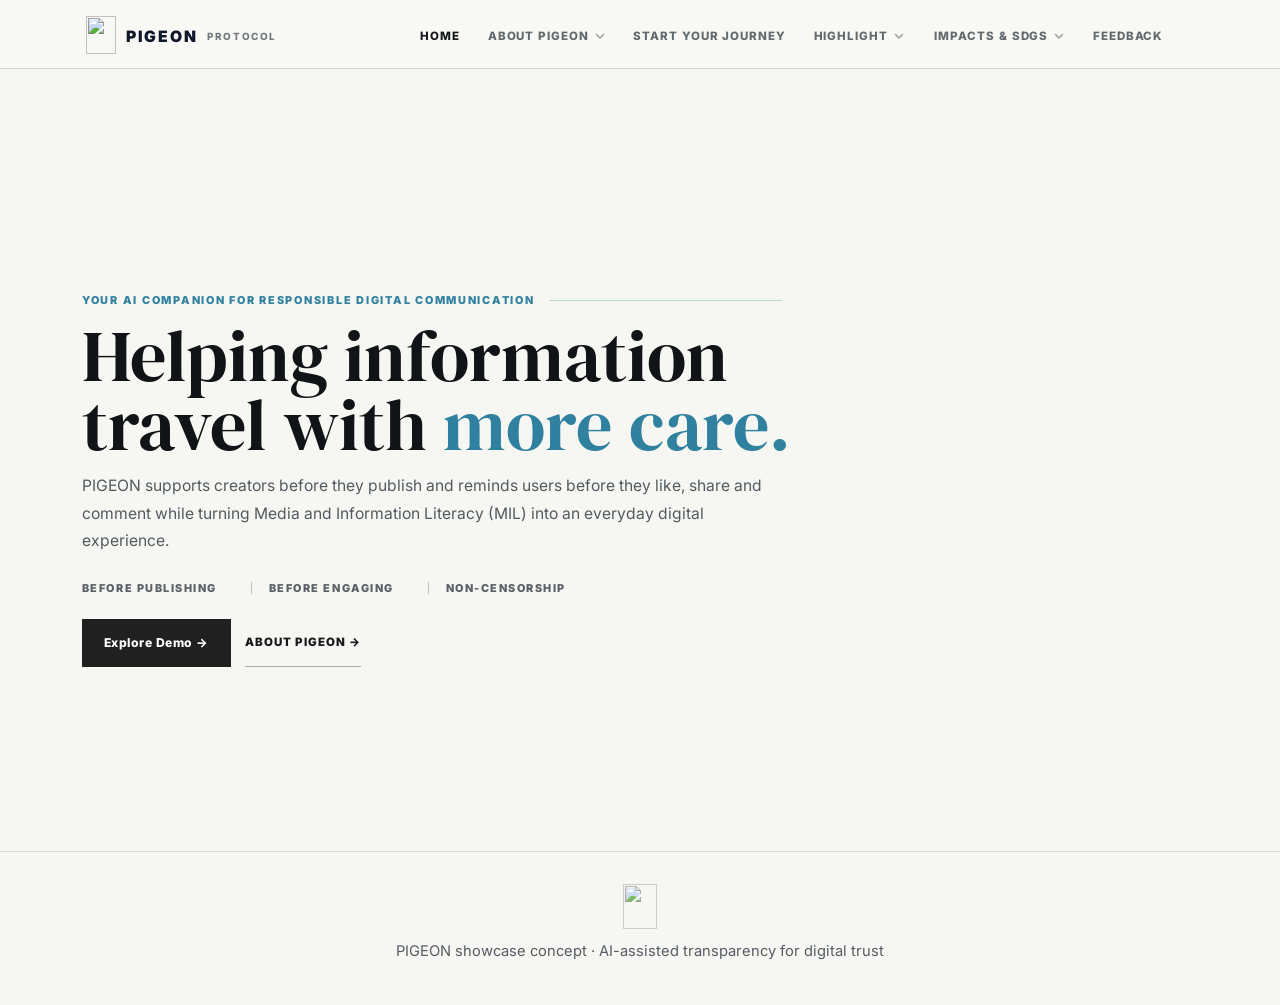
==== index.html @ e2086d70 "Update PIGEON showcase interactions and feedback" ====
<!DOCTYPE html>
<html lang="en">
  <head>
    <meta charset="UTF-8" />
    <meta name="viewport" content="width=device-width, initial-scale=1.0" />
    <title>PIGEON | AI-Assisted Media Literacy</title>
    <link rel="preconnect" href="https://fonts.googleapis.com" />
    <link rel="preconnect" href="https://fonts.gstatic.com" crossorigin />
    <link
      href="https://fonts.googleapis.com/css2?family=DM+Serif+Display:ital@0;1&family=Inter:wght@400;500;600;700;800&display=swap"
      rel="stylesheet"
    />
    <link rel="stylesheet" href="styles.css" />
  </head>
  <body>
    <header class="site-header">
      <a class="brand" href="index.html" aria-label="PIGEON home">
        <img class="brand-logo" src="Picture/logo/main.png" alt="" aria-hidden="true" />
        <span class="brand-title">PIGEON</span>
        <span class="brand-pill">Protocol</span>
      </a>
      <nav class="site-nav" aria-label="Main navigation">
        <a href="index.html" aria-current="page">Home</a>
        <div class="nav-group">
          <a href="what-is-pigeon.html">About Pigeon</a>
          <div class="nav-dropdown" aria-label="About Pigeon sections">
            <a href="what-is-pigeon.html#problem">Problem</a>
            <a href="what-is-pigeon.html#solution">Solution</a>
          </div>
        </div>
        <a href="how-pigeon-works.html">Start your Journey</a>
        <div class="nav-group">
          <a href="highlight.html">Highlight</a>
          <div class="nav-dropdown" aria-label="Highlight sections">
            <a href="highlight.html#tiers">Trust Tiers</a>
            <a href="highlight.html#mil-quiz">MIL Mini Challenge</a>
            <a href="highlight.html#label">Transparency Label</a>
          </div>
        </div>
        <div class="nav-group">
          <a href="impact-sdg.html">Impacts &amp; SDGs</a>
          <div class="nav-dropdown" aria-label="Impacts and SDGs sections">
            <a href="impact-sdg.html#impact">Impact</a>
            <a href="impact-sdg.html#sdgs">SDGs</a>
          </div>
        </div>
        <a href="feedback.html">Feedback</a>
      </nav>
    </header>

    <main id="top">
      <section class="hero section-band">
        <div class="hero-copy">
          <p class="hero-meta">Your AI Companion for Responsible Digital Communication</p>
          <h1><span class="hero-title-line">Helping information</span><span class="hero-title-line">travel with <span>more care.</span></span></h1>
          <p class="hero-text">
            PIGEON supports creators before they publish and reminds users before
            they like, share and comment while turning Media and Information
            Literacy (MIL) into an everyday digital experience.
          </p>
          <div class="hero-proof" aria-label="PIGEON concept pillars">
            <span>Before Publishing</span>
            <span>Before Engaging</span>
            <span>Non-Censorship</span>
          </div>
          <div class="hero-actions">
            <a class="button primary hero-cta" href="how-pigeon-works.html">Explore Demo →</a>
            <a class="hero-about-link" href="what-is-pigeon.html">About PIGEON →</a>
          </div>
        </div>
      </section>

    </main>

    <footer class="site-footer">
      <img class="footer-logo" src="Picture/logo/3.png" alt="" aria-hidden="true" />
      <p>PIGEON showcase concept · AI-assisted transparency for digital trust</p>
    </footer>

  </body>
</html>
---- styles.css ----
:root {
  --ink: #16191b;
  --muted: #626a6e;
  --soft: #f1f1ed;
  --soft-strong: #e8eceb;
  --blue: #cfe2e8;
  --blue-deep: #2f819f;
  --blue-ink: #2f819f;
  --cream: #f7f6f1;
  --white: #ffffff;
  --blush: #f1f1ed;
  --mint: #edf1ee;
  --line: #cbd1d0;
  --shadow: none;
  --soft-shadow: none;
  --focus: 0 0 0 3px rgba(47, 129, 159, 0.25);
}

* {
  box-sizing: border-box;
}

html {
  scroll-behavior: smooth;
}

body {
  margin: 0;
  font-family: Inter, system-ui, -apple-system, BlinkMacSystemFont, "Segoe UI", sans-serif;
  color: var(--ink);
  background: #f8f8f5;
}

button,
a {
  -webkit-tap-highlight-color: transparent;
}

button:focus-visible,
a:focus-visible,
textarea:focus-visible {
  outline: 2px solid var(--ink);
  outline-offset: 3px;
  box-shadow: var(--focus);
}

a {
  color: inherit;
  text-decoration: none;
}

.site-header {
  position: sticky;
  top: 14px;
  z-index: 50;
  display: grid;
  grid-template-columns: auto minmax(0, 1fr) auto;
  align-items: center;
  gap: 22px;
  width: min(1440px, calc(100% - clamp(40px, 12vw, 192px)));
  margin: 22px auto 0;
  padding: 15px 22px;
  background: rgba(248, 248, 245, 0.92);
  border: 1px solid var(--line);
  border-radius: 0;
  box-shadow: none;
  backdrop-filter: none;
}

.site-header:hover {
  background: rgba(248, 248, 245, 0.98);
  border-color: var(--ink);
  box-shadow: none;
}

.brand {
  display: inline-flex;
  align-items: center;
  gap: 9px;
  min-width: max-content;
  color: #0f172a;
}

.brand-mark {
  display: grid;
  width: 36px;
  height: 36px;
  place-items: center;
  color: var(--white);
  background: var(--ink);
  border-radius: 50%;
  box-shadow: none;
}

.brand-title {
  font-size: 1rem;
  font-weight: 950;
  letter-spacing: 0.08em;
}

.brand-pill {
  padding: 0;
  color: var(--muted);
  font-size: 0.62rem;
  font-weight: 800;
  letter-spacing: 0.13em;
  text-transform: uppercase;
  background: transparent;
  border: 0;
}

.brand-mark.small {
  width: 28px;
  height: 28px;
  border-radius: 10px;
  font-size: 0.8rem;
}

.site-nav {
  display: flex;
  align-items: center;
  justify-content: center;
  gap: clamp(10px, 2vw, 26px);
  min-width: 0;
  color: var(--muted);
  font-size: 0.78rem;
  font-weight: 800;
}

.site-nav a {
  padding: 8px 0;
  border-radius: 999px;
}

.site-nav a:hover {
  color: var(--blue-ink);
  background: transparent;
}

.site-nav a {
  transition: color 160ms ease, background 160ms ease, transform 160ms ease;
}

.nav-group {
  position: relative;
  display: inline-flex;
  align-items: center;
  padding: 0 2px;
}

.nav-group > a {
  display: inline-flex;
  gap: 6px;
  align-items: center;
}

.nav-group > a::before {
  width: 0;
  height: 0;
  margin-top: 2px;
  content: "";
  border-top: 4px solid currentColor;
  border-right: 3.5px solid transparent;
  border-left: 3.5px solid transparent;
  opacity: 0.55;
  transition: opacity 160ms ease, transform 180ms ease;
}

.nav-group:hover > a::before,
.nav-group:focus-within > a::before {
  opacity: 0.9;
  transform: rotate(180deg);
}

.nav-group::after {
  position: absolute;
  top: 100%;
  right: -10px;
  left: -10px;
  height: 18px;
  content: "";
}

.nav-dropdown {
  position: absolute;
  top: calc(100% + 13px);
  left: 50%;
  z-index: 30;
  display: grid;
  min-width: 178px;
  padding: 8px 0;
  pointer-events: none;
  visibility: hidden;
  background: rgba(246, 246, 242, 0.98);
  border: 1px solid var(--line-strong);
  opacity: 0;
  transform: translate(-50%, -4px);
  transition: opacity 180ms ease, transform 180ms ease, visibility 260ms ease;
}

.nav-dropdown a {
  padding: 10px 14px;
  color: var(--muted);
  font-size: 0.68rem;
  font-weight: 850;
  letter-spacing: 0.12em;
  text-align: left;
  text-transform: uppercase;
  white-space: nowrap;
}

.nav-dropdown a + a {
  border-top: 1px solid var(--line-soft);
}

.nav-dropdown a::after {
  display: none;
}

.nav-dropdown a:hover,
.nav-dropdown a:focus-visible {
  color: var(--ink);
  background: rgba(22, 22, 22, 0.04);
}

.nav-group:hover .nav-dropdown,
.nav-group:focus-within .nav-dropdown {
  pointer-events: auto;
  visibility: visible;
  opacity: 1;
  transform: translate(-50%, 0);
}

.site-nav a:hover {
  transform: translateY(-1px);
}

.header-cta {
  display: inline-flex;
  min-height: 40px;
  gap: 8px;
  align-items: center;
  justify-content: center;
  padding: 0 15px;
  color: #ffffff;
  font-size: 0.78rem;
  font-weight: 900;
  background: var(--ink);
  border-radius: 0;
  box-shadow: none;
  transition: transform 160ms ease, background 160ms ease, box-shadow 160ms ease;
}

.header-cta span:last-child {
  color: #7dd3fc;
  font-size: 1rem;
}

.header-cta:hover {
  transform: translateY(-1px);
  background: linear-gradient(180deg, #3d4855, #17212c);
  box-shadow: 0 16px 34px rgba(23, 36, 51, 0.16);
}

.section,
.section-band {
  padding: clamp(76px, 10vw, 150px) clamp(24px, 8vw, 128px);
}

.section-heading {
  max-width: 760px;
  margin: 0 0 58px;
  text-align: left;
}

.section-heading p:last-child {
  max-width: 590px;
  margin-right: 0;
  margin-left: 0;
}

.section-band {
  background: #f8f8f5;
}

.hero {
  display: grid;
  grid-template-columns: repeat(12, minmax(0, 1fr));
  align-items: center;
  gap: clamp(36px, 5vw, 72px);
  min-height: calc(100vh - 94px);
  padding-top: clamp(98px, 12vw, 180px);
  padding-bottom: clamp(98px, 12vw, 180px);
  overflow: hidden;
  background: #f8f8f5;
}

.hero-copy {
  grid-column: 1 / span 8;
  max-width: 860px;
}

.hero-visual {
  grid-column: span 5;
  width: 100%;
  display: none;
}

.live-eyebrow {
  display: inline-block;
  min-height: 0;
  padding: 0;
  font-family: Inter, system-ui, sans-serif;
  color: var(--blue-ink);
  font-size: 0.69rem;
  font-style: normal;
  font-weight: 800;
  letter-spacing: 0.15em;
  text-transform: uppercase;
  background: transparent;
  border: 0;
  border-radius: 0;
}

.live-eyebrow::before {
  content: none;
}

.eyebrow {
  margin: 0 0 14px;
  color: var(--blue-ink);
  font-size: 0.66rem;
  font-weight: 800;
  letter-spacing: 0.15em;
  text-transform: uppercase;
}

h1,
h2,
h3,
p {
  margin-top: 0;
}

h1 {
  max-width: 880px;
  margin-bottom: 22px;
  color: var(--ink);
  font-family: "DM Serif Display", Georgia, serif;
  font-size: clamp(4rem, 7.2vw, 6.3rem);
  font-weight: 400;
  line-height: 0.96;
  letter-spacing: 0;
}

h1 span {
  color: var(--blue-ink);
  background: none;
}

h2 {
  margin-bottom: 18px;
  font-family: "DM Serif Display", Georgia, serif;
  font-size: clamp(2.8rem, 4.8vw, 4.7rem);
  font-weight: 400;
  line-height: 1.01;
  letter-spacing: 0;
}

h3 {
  margin-bottom: 10px;
  font-family: "DM Serif Display", Georgia, serif;
  font-size: 1.32rem;
  font-weight: 400;
  line-height: 1.28;
}

p {
  color: var(--muted);
  font-weight: 400;
  line-height: 1.75;
}

.hero-text {
  max-width: 720px;
  font-size: 1.13rem;
}

.hero-actions {
  display: flex;
  flex-wrap: wrap;
  gap: 14px;
  margin-top: 34px;
}

.button {
  display: inline-flex;
  min-height: 48px;
  align-items: center;
  justify-content: center;
  padding: 0 20px;
  border-radius: 0;
  font-weight: 800;
  transition: transform 160ms ease, box-shadow 160ms ease, background 160ms ease;
}

.button:hover {
  transform: translateY(-2px);
}

.button.primary {
  color: var(--white);
  background: var(--ink);
  box-shadow: none;
}

.button.primary span {
  margin-left: 8px;
  font-size: 1rem;
}

.button.primary:hover {
  background: var(--blue-ink);
  box-shadow: none;
}

.button.secondary {
  color: var(--ink);
  background: transparent;
  border: 1px solid var(--line);
}

.hero-proof {
  display: flex;
  flex-wrap: wrap;
  gap: 10px;
  margin-top: 30px;
}

.hero-proof span,
.mini-tag {
  display: inline-flex;
  align-items: center;
  min-height: 0;
  padding: 0;
  color: var(--muted);
  font-size: 0.66rem;
  font-weight: 800;
  letter-spacing: 0.11em;
  text-transform: uppercase;
  background: transparent;
  border: 0;
  border-radius: 0;
}

.hero-info-preview {
  position: relative;
  padding: 24px;
  background: rgba(255, 255, 255, 0.86);
  border: 1px solid rgba(216, 232, 240, 0.88);
  border-radius: 30px;
  box-shadow: 0 28px 70px rgba(93, 147, 178, 0.18);
  backdrop-filter: blur(18px);
}

.preview-topbar {
  display: flex;
  justify-content: space-between;
  gap: 14px;
  align-items: center;
  padding-bottom: 16px;
  border-bottom: 1px solid #e7f1f6;
}

.preview-topbar div {
  display: flex;
  gap: 7px;
}

.preview-topbar span {
  width: 11px;
  height: 11px;
  border-radius: 50%;
}

.preview-topbar span:nth-child(1) {
  background: #fb7185;
}

.preview-topbar span:nth-child(2) {
  background: #f59e0b;
}

.preview-topbar span:nth-child(3) {
  background: #22c55e;
}

.preview-topbar strong {
  color: #6f8799;
  font-size: 0.7rem;
  font-weight: 900;
  letter-spacing: 0.08em;
  text-transform: uppercase;
}

.preview-grade-card {
  margin: 22px 0;
  padding: 16px;
  background: #f8fcfe;
  border: 1px solid #e0eef5;
  border-radius: 22px;
}

.preview-alert {
  padding: 16px;
  background: rgba(255, 250, 241, 0.92);
  border: 1px solid #f2e3c4;
  border-radius: 20px;
}

.preview-alert strong {
  display: block;
  margin-bottom: 6px;
  color: #b7791f;
}

.preview-alert p {
  margin: 0;
  color: #73521e;
  font-size: 0.86rem;
  font-weight: 700;
  line-height: 1.5;
}

.preview-actions {
  display: grid;
  gap: 10px;
  margin-top: 20px;
}

.preview-actions button {
  min-height: 42px;
  color: #ffffff;
  font: inherit;
  font-size: 0.84rem;
  font-weight: 900;
  background: linear-gradient(135deg, #0284c7, #38bdf8);
  border: 0;
  border-radius: 14px;
}

.preview-actions button:last-child {
  color: #55758b;
  background: #eff8fc;
  border: 1px solid #d8eaf3;
}

.mockup-shell,
.phone-preview,
.desktop-card,
.trust-label,
.problem-grid article,
.flow-card,
.label-notes article,
.impact-grid article {
  border: 1px solid var(--line);
  border-radius: 0;
  background: transparent;
  box-shadow: none;
}

.problem-grid article,
.flow-card,
.label-notes article,
.impact-grid article,
.tier-profile,
.tier-rules {
  transition: transform 180ms ease, box-shadow 180ms ease, border-color 180ms ease;
}

.problem-grid article:hover,
.flow-card:hover,
.label-notes article:hover,
.impact-grid article:hover,
.tier-profile:hover,
.tier-rules:hover {
  transform: none;
  border-color: var(--ink);
  box-shadow: none;
}

.mockup-shell {
  position: relative;
  min-height: 610px;
  padding: 28px;
  background:
    linear-gradient(160deg, rgba(255, 255, 255, 0.88), rgba(236, 248, 253, 0.76)),
    radial-gradient(circle at 80% 12%, rgba(255, 242, 228, 0.95), transparent 36%);
}

.floating-chip {
  position: absolute;
  z-index: 3;
  display: inline-flex;
  align-items: center;
  min-height: 38px;
  padding: 0 14px;
  color: #4c7590;
  font-size: 0.86rem;
  font-weight: 800;
  background: rgba(255, 255, 255, 0.78);
  border: 1px solid var(--line);
  border-radius: 999px;
  box-shadow: var(--soft-shadow);
}

.chip-one {
  top: 28px;
  right: 32px;
}

.chip-two {
  top: 244px;
  left: 18px;
}

.phone-preview {
  position: relative;
  z-index: 2;
  width: min(78%, 360px);
  min-height: 510px;
  margin-left: auto;
  padding: 18px;
  background: linear-gradient(180deg, #ffffff, #f5fbfd);
}

.phone-top {
  display: flex;
  align-items: center;
  justify-content: space-between;
  margin-bottom: 22px;
  color: #45677c;
}

.phone-top span {
  width: 28px;
  height: 6px;
  background: var(--soft-strong);
  border-radius: 999px;
}

.message {
  max-width: 86%;
  margin-bottom: 14px;
  padding: 13px 14px;
  color: #375469;
  font-size: 0.92rem;
  line-height: 1.55;
  border-radius: 18px;
}

.message.incoming {
  background: #eef7fb;
  border-top-left-radius: 6px;
}

.message.outgoing {
  margin-left: auto;
  color: #315a72;
  background: var(--mint);
  border-top-right-radius: 6px;
}

.pigeon-nudge {
  margin: 18px 0;
  padding: 16px;
  background: linear-gradient(180deg, #ffffff, #f1f9fc);
  border: 1px solid var(--line);
  border-radius: 20px;
  box-shadow: var(--soft-shadow);
}

.nudge-top {
  display: flex;
  align-items: center;
  gap: 10px;
  margin-bottom: 10px;
}

.pigeon-nudge p {
  margin-bottom: 14px;
  color: var(--ink);
  font-weight: 700;
  line-height: 1.45;
}

.choice-row {
  display: flex;
  gap: 8px;
}

.choice-row button {
  min-height: 34px;
  padding: 0 11px;
  color: #4f7288;
  font: inherit;
  font-size: 0.82rem;
  font-weight: 800;
  background: var(--soft-strong);
  border: 0;
  border-radius: 999px;
}

.desktop-card {
  position: absolute;
  z-index: 4;
  left: 12px;
  bottom: -36px;
  width: min(62%, 330px);
  padding: 16px;
  box-shadow: 0 28px 80px rgba(82, 135, 166, 0.22);
}

.browser-dots {
  display: flex;
  gap: 7px;
  padding: 16px;
  background: #f6fbfd;
  border-bottom: 1px solid var(--line);
}

.browser-dots span {
  width: 10px;
  height: 10px;
  border-radius: 50%;
  background: #b8ddec;
}

.post-preview {
  padding: 24px;
}

.creator-row {
  display: flex;
  align-items: center;
  gap: 12px;
  margin-bottom: 18px;
}

.creator-row.compact {
  margin-bottom: 12px;
}

.creator-row p {
  margin: 2px 0 0;
  font-size: 0.86rem;
}

.avatar {
  display: grid;
  width: 44px;
  height: 44px;
  place-items: center;
  color: var(--white);
  font-weight: 800;
  background: #9bcfe8;
  border-radius: 15px;
}

.draft-text {
  padding: 15px;
  color: var(--ink);
  background: var(--cream);
  border: 1px solid #f2e3c4;
  border-radius: 16px;
}

.assistant-panel {
  padding: 15px;
  background: var(--soft);
  border: 1px solid var(--line);
  border-radius: 16px;
}

.panel-heading {
  display: flex;
  align-items: center;
  gap: 9px;
  margin-bottom: 12px;
  font-weight: 800;
}

.pulse {
  width: 10px;
  height: 10px;
  background: #8bbf9f;
  border-radius: 50%;
  box-shadow: 0 0 0 7px rgba(139, 191, 159, 0.16);
}

.assistant-panel ul {
  margin: 0;
  padding-left: 20px;
  color: var(--muted);
  line-height: 1.8;
  font-size: 0.9rem;
}

.section-heading {
  max-width: 850px;
  margin-bottom: 38px;
}

.soft-divider {
  display: flex;
  flex-wrap: wrap;
  gap: 8px;
  align-items: baseline;
  width: fit-content;
  margin: -10px 0 28px;
  padding: 10px 14px;
  color: var(--muted);
  background: rgba(244, 249, 252, 0.86);
  border: 1px solid var(--line);
  border-radius: 999px;
}

.soft-divider strong {
  color: var(--blue-ink);
}

.section-heading.narrow {
  max-width: 780px;
  margin-right: 0;
  margin-left: 0;
  text-align: left;
}

.problem-grid,
.flow,
.impact-grid {
  display: grid;
  grid-template-columns: repeat(3, minmax(0, 1fr));
  gap: 0;
  border-top: 1px solid var(--line);
}

.problem-grid {
  align-items: stretch;
}

.problem-card,
.flow-card,
.impact-grid article {
  padding: 32px 28px;
  border: 0;
  border-right: 1px solid var(--line);
  box-shadow: none;
  transition: background 180ms ease;
}

.problem-card:hover,
.flow-card:hover,
.impact-grid article:hover {
  transform: none;
  background: #f0f3f1;
  box-shadow: none;
}

.problem-section {
  background: #f8f8f5;
}

.problem-heading {
  max-width: 760px;
  margin-right: auto;
  margin-bottom: 54px;
  margin-left: 0;
  text-align: left;
}

.problem-heading h2 {
  max-width: 735px;
  margin-right: auto;
  margin-left: 0;
}

.problem-heading h2::first-line {
  color: #10263a;
}

.problem-heading p:last-child {
  max-width: 570px;
  margin-right: 0;
  margin-left: 0;
}

.problem-eyebrow {
  display: inline-flex;
  gap: 7px;
  align-items: center;
  margin: 0 0 16px;
  padding: 0;
  color: var(--blue-ink);
  font-size: 0.66rem;
  font-weight: 850;
  line-height: 1;
  letter-spacing: 0.15em;
  text-transform: uppercase;
  background: transparent;
  border: 0;
  border-radius: 0;
}

.problem-eyebrow span {
  display: none;
}

.problem-card {
  display: flex;
  min-height: 306px;
  flex-direction: column;
  padding: 32px 28px;
  overflow: hidden;
  background: transparent;
  border: 0;
  border-right: 1px solid var(--line);
  border-radius: 0;
  box-shadow: none;
}

.problem-card:hover {
  border-color: var(--line);
  box-shadow: none;
}

.problem-card-top {
  display: flex;
  align-items: center;
  justify-content: space-between;
  margin-bottom: 25px;
}

.problem-card .card-number {
  margin: 0;
  color: #a9bdc9;
  font-family: ui-monospace, SFMono-Regular, Menlo, Monaco, Consolas, monospace;
  font-size: 1.28rem;
  font-weight: 800;
  letter-spacing: -0.04em;
}

.problem-icon {
  display: grid;
  width: 44px;
  height: 44px;
  place-items: center;
  color: var(--blue-ink);
  background: transparent;
  border: 1px solid currentColor;
  border-radius: 50%;
  transition: transform 180ms ease, background 180ms ease;
}

.problem-icon svg {
  width: 21px;
  height: 21px;
}

.problem-card:hover .problem-icon {
  transform: scale(1.08);
  background: #e3f3f8;
}

.problem-card-pressure .problem-icon, .problem-card-signals .problem-icon { color: var(--blue-ink); background: transparent; }
.problem-card-pressure:hover .problem-icon, .problem-card-signals:hover .problem-icon { background: transparent; }

.problem-kicker {
  display: block;
  margin-bottom: 5px;
  color: #7e96a5;
  font-size: 0.66rem;
  font-weight: 800;
  letter-spacing: 0.09em;
  text-transform: uppercase;
}

.problem-card h3 {
  margin: 0 0 12px;
  color: var(--ink);
  font-size: 1.58rem;
  line-height: 1.25;
}

.problem-card p {
  margin: 0;
  color: #637e8d;
  font-size: 0.9rem;
  line-height: 1.7;
}

.problem-card-footer {
  display: flex;
  align-items: center;
  justify-content: space-between;
  margin-top: auto;
  padding-top: 18px;
  color: #607b8c;
  font-size: 0.76rem;
  font-weight: 700;
  border-top: 1px solid #edf3f6;
}

.problem-card-footer i {
  width: 7px;
  height: 7px;
  background: #a7c5d3;
  border-radius: 50%;
  transition: background 180ms ease;
}

.problem-card:hover .problem-card-footer i { background: #27799d; }

.problem-points {
  display: grid;
  gap: 10px;
  padding: 0;
  margin: 0;
  color: #535b60;
  font-size: 0.84rem;
  line-height: 1.62;
  list-style: none;
}

.problem-points li {
  padding-top: 10px;
  border-top: 1px solid rgba(22, 25, 27, 0.1);
}

.problem-points li:first-child {
  padding-top: 0;
  border-top: 0;
}

.solution-section {
  background: #f1f3f1;
}

.solution-heading {
  margin-bottom: 56px;
}

.solution-eyebrow {
  display: inline-flex;
  gap: 7px;
  align-items: center;
  margin: 0 0 16px;
  padding: 0;
  color: #39718d;
  font-size: 0.66rem;
  font-weight: 850;
  line-height: 1;
  letter-spacing: 0.15em;
  text-transform: uppercase;
  background: transparent;
  border: 0;
  border-radius: 0;
}

.solution-eyebrow span { color: #1684b8; font-size: 0.9rem; }

.solution-flow { gap: 0; }

.solution-card {
  display: flex;
  min-height: 386px;
  flex-direction: column;
  padding: 32px 28px;
  overflow: hidden;
  background: transparent;
  border: 0;
  border-right: 1px solid var(--line);
  border-radius: 0;
  box-shadow: none;
}

.solution-card::after { display: none; }

.solution-card:hover {
  border-color: var(--line);
  box-shadow: none;
}

.solution-card-top { display: flex; justify-content: space-between; align-items: center; margin-bottom: 25px; }

.stage-badge {
  padding: 0;
  color: var(--blue-ink);
  font-size: 0.66rem;
  font-weight: 800;
  letter-spacing: 0.13em;
  text-transform: uppercase;
  background: transparent;
  border: 0;
  border-radius: 0;
}

.solution-icon {
  display: grid;
  width: 48px;
  height: 48px;
  place-items: center;
  color: var(--blue-ink);
  background: transparent;
  border: 1px solid currentColor;
  border-radius: 50%;
  box-shadow: none;
  transition: transform 180ms ease;
}

.solution-icon svg { width: 22px; height: 22px; }
.solution-card:hover .solution-icon { transform: scale(1.08); }
.sharing-card .stage-badge, .choices-card .stage-badge { color: var(--blue-ink); background: transparent; border: 0; }
.sharing-card .solution-icon, .choices-card .solution-icon { color: var(--blue-ink); background: transparent; box-shadow: none; }

.solution-step {
  display: block;
  margin-bottom: 5px;
  color: #849dab;
  font-family: ui-monospace, SFMono-Regular, Menlo, Monaco, Consolas, monospace;
  font-size: 0.67rem;
  font-weight: 800;
  letter-spacing: 0.07em;
  text-transform: uppercase;
}

.solution-card h3 { margin: 0 0 12px; color: var(--ink); font-size: 1.58rem; line-height: 1.22; }
.solution-card p { margin: 0; color: #637e8d; font-size: 0.89rem; line-height: 1.7; }

.solution-features {
  display: grid;
  gap: 10px;
  margin: auto 0 0;
  padding: 20px 0 0;
  color: #4f6e7e;
  font-size: 0.77rem;
  font-weight: 700;
  border-top: 1px solid #eaf1f4;
  list-style: none;
}

.solution-features li { display: flex; gap: 9px; align-items: center; }
.solution-features li::before { width: 14px; height: 14px; content: ""; background: center / 14px 14px no-repeat url("data:image/svg+xml,%3Csvg xmlns='http://www.w3.org/2000/svg' viewBox='0 0 24 24' fill='none' stroke='%232a91be' stroke-width='3' stroke-linecap='round' stroke-linejoin='round'%3E%3Cpath d='m5 12 4 4L19 6'/%3E%3C/svg%3E"); }
}

.card-number {
  display: inline-block;
  margin-bottom: 28px;
  color: var(--blue-ink);
  font-size: 0.9rem;
  font-weight: 800;
}

.flow-card {
  position: relative;
  min-height: 280px;
  overflow: hidden;
}

.flow-card::after {
  position: absolute;
  right: -34px;
  bottom: -34px;
  width: 120px;
  height: 120px;
  content: "";
  background: rgba(185, 222, 240, 0.35);
  border-radius: 34px;
  transform: rotate(16deg);
}

.icon-circle {
  display: grid;
  width: 46px;
  height: 46px;
  place-items: center;
  margin-bottom: 18px;
  color: #477b98;
  font-weight: 800;
  background: var(--soft-strong);
  border-radius: 16px;
}

.flow-card .mini-tag {
  margin-bottom: 30px;
}

.label-layout {
  display: grid;
  grid-template-columns: minmax(0, 1.1fr) minmax(280px, 0.65fr);
  gap: 24px;
  align-items: start;
}

.simulation-section {
  background:
    radial-gradient(circle at 82% 12%, rgba(255, 242, 228, 0.75), transparent 28%),
    linear-gradient(180deg, #ffffff, #f7fcfe);
}

.simulation-controls {
  display: grid;
  justify-items: center;
  gap: 22px;
  margin: 0 0 42px;
}

.perspective-tabs,
.platform-tabs {
  display: flex;
  flex-wrap: wrap;
  gap: 10px;
}

.perspective-tabs {
  justify-content: center;
  gap: 0;
  padding: 0;
  background: transparent;
  border: 0;
  border-bottom: 1px solid var(--line);
  border-radius: 0;
  box-shadow: none;
}

.platform-tabs {
  justify-content: center;
  gap: 0;
  margin: 0;
  border-bottom: 1px solid var(--line);
}

.perspective-tab,
.platform-tab {
  display: inline-flex;
  gap: 8px;
  align-items: center;
  justify-content: center;
  min-height: 42px;
  padding: 0 15px;
  color: var(--muted);
  font: inherit;
  font-size: 0.66rem;
  font-weight: 800;
  letter-spacing: 0.12em;
  text-transform: uppercase;
  background: transparent;
  border: 0;
  border-right: 1px solid var(--line);
  border-radius: 0;
  box-shadow: none;
  cursor: pointer;
  transition: color 160ms ease, background 160ms ease;
}

.perspective-tab {
  gap: 8px;
  min-height: 44px;
  padding: 0 16px;
  background: transparent;
  border-color: var(--line);
  border-radius: 0;
  box-shadow: none;
}

.perspective-tab.active {
  color: var(--ink);
  font-weight: 900;
  background: transparent;
  border-color: var(--line);
  border-bottom: 2px solid var(--ink);
  margin-bottom: -1px;
  box-shadow: none;
}

.perspective-tab:not(.active),
.platform-tab:not(.active) {
  opacity: 0.52;
}

.control-icon { display: grid; width: 16px; height: 16px; place-items: center; color: currentColor; border-radius: 0; }
.control-icon svg { width: 16px; height: 16px; }
.perspective-tab.active .control-icon { color: currentColor; background: transparent; }
.perspective-tab em { display: none; }
.perspective-tab[data-perspective="creator"].active .control-icon { color: currentColor; background: transparent; }

.platform-tab:last-child, .perspective-tab:last-child { border-right: 0; }
.platform-tab b { display: grid; width: auto; height: auto; place-items: center; color: currentColor; font-size: 0.82rem; font-weight: 800; background: transparent; border-radius: 0; }
.platform-tab:hover, .perspective-tab:hover { color: var(--ink); opacity: 0.8; background: #eceeeb; border-color: var(--line); box-shadow: none; transform: none; }
.platform-tab.active { color: var(--ink); font-weight: 900; background: transparent; border-color: var(--line); border-bottom: 2px solid var(--ink); box-shadow: none; margin-bottom: -1px; transform: none; }
.platform-tab.active b { color: currentColor; background: transparent; }
.platform-facebook.active { background: transparent; border-color: var(--line); border-bottom-color: #2776c8; box-shadow: none; }
.platform-xiaohongshu.active { background: transparent; border-color: var(--line); border-bottom-color: #d9535c; box-shadow: none; }
.platform-instagram.active { background: transparent; border-color: var(--line); border-bottom-color: #8c5da0; box-shadow: none; }

.simulation-stage {
  position: relative;
  display: block;
  max-width: 860px;
  margin: 0 auto;
}

.scenario-nav {
  position: absolute;
  top: 50%;
  z-index: 8;
  display: grid;
  width: 42px;
  height: 56px;
  place-items: center;
  border: 1px solid rgba(22, 25, 27, 0.1);
  border-radius: 2px;
  background: rgba(255, 255, 255, 0.32);
  color: rgba(22, 25, 27, 0.52);
  cursor: pointer;
  font-family: Georgia, serif;
  font-size: 2rem;
  line-height: 1;
  transform: translateY(-50%);
  transition: background-color 160ms ease, color 160ms ease, border-color 160ms ease, opacity 160ms ease;
  backdrop-filter: blur(12px);
}

.scenario-nav-prev {
  left: clamp(-58px, -4.6vw, -28px);
}

.scenario-nav-next {
  right: clamp(-58px, -4.6vw, -28px);
}

.scenario-nav:hover,
.scenario-nav:focus-visible {
  border-color: rgba(47, 129, 159, 0.34);
  background: rgba(255, 255, 255, 0.7);
  color: #2f819f;
}

.scenario-nav:focus-visible {
  outline: 2px solid rgba(22, 25, 27, 0.82);
  outline-offset: 3px;
}

.social-mockup {
  border: 1px solid var(--line);
  border-radius: 26px;
  background: rgba(255, 255, 255, 0.86);
  box-shadow: var(--shadow);
}

.social-mockup {
  position: relative;
  min-height: 540px;
  padding: 24px;
  transition: background 180ms ease, border-color 180ms ease;
}

.creator-mockup {
  display: none;
}

.simulation-section[data-perspective="creator"] .simulation-stage {
  max-width: 940px;
}

.simulation-section[data-perspective="creator"] .social-mockup,
.simulation-section[data-perspective="creator"] .platform-tabs {
  display: none;
}

.simulation-section[data-perspective="creator"] .scenario-nav {
  display: none;
}

.simulation-section[data-perspective="creator"] .creator-mockup {
  display: block;
}

.mockup-header {
  display: flex;
  align-items: center;
  justify-content: space-between;
  gap: 16px;
  margin-bottom: 18px;
  color: #4e6f84;
}

.mockup-header div {
  display: flex;
  align-items: center;
  gap: 10px;
}

.mockup-header span:last-child {
  padding: 8px 11px;
  font-size: 0.82rem;
  font-weight: 800;
  background: var(--soft);
  border-radius: 999px;
}

.creator-editor {
  position: relative;
  min-height: 610px;
  overflow: hidden;
  padding: 0;
  background:
    linear-gradient(90deg, rgba(255, 255, 255, 0.96), rgba(246, 252, 254, 0.94)),
    radial-gradient(circle at 92% 14%, rgba(255, 242, 228, 0.82), transparent 28%);
  border: 1px solid var(--line);
  border-radius: 26px;
  box-shadow: var(--shadow);
}

.creator-toolbar {
  display: grid;
  grid-template-columns: minmax(170px, 1fr) auto auto;
  gap: 16px;
  align-items: center;
  min-height: 68px;
  padding: 14px 18px;
  background: rgba(255, 255, 255, 0.78);
  border-bottom: 1px solid var(--line);
  backdrop-filter: blur(16px);
}

.creator-toolbar > div:first-child {
  display: flex;
  gap: 10px;
  align-items: center;
  color: #4f7288;
}

.creator-steps {
  display: flex;
  gap: 8px;
  padding: 5px;
  background: #eff8fc;
  border: 1px solid var(--line);
  border-radius: 999px;
}

.creator-steps span {
  padding: 7px 11px;
  color: #68879b;
  font-size: 0.76rem;
  font-weight: 850;
  border-radius: 999px;
}

.creator-steps .active {
  color: #ffffff;
  background: #74b4d5;
}

.publish-trigger {
  min-height: 40px;
  padding: 0 18px;
  color: #ffffff;
  font: inherit;
  font-weight: 850;
  background: linear-gradient(135deg, #83c2df, #64a9cc);
  border: 0;
  border-radius: 999px;
  box-shadow: 0 12px 28px rgba(83, 152, 190, 0.24);
  cursor: pointer;
}

.creator-workspace {
  display: grid;
  grid-template-columns: minmax(0, 1fr) minmax(300px, 0.58fr);
  gap: 18px;
  padding: 20px;
}

.draft-card {
  display: grid;
  gap: 12px;
  padding: 18px;
  background: #ffffff;
  border: 1px solid var(--line);
  border-radius: 20px;
}

.draft-card-top {
  display: flex;
  justify-content: space-between;
  gap: 12px;
  align-items: center;
}

.draft-card label,
.draft-card-top span {
  color: #55758b;
  font-size: 0.86rem;
  font-weight: 850;
}

.draft-card-top span {
  padding: 7px 10px;
  color: #6f8fa2;
  font-size: 0.74rem;
  background: #eff8fc;
  border-radius: 999px;
}

.draft-card textarea {
  width: 100%;
  min-height: 180px;
  resize: vertical;
  padding: 16px;
  color: var(--ink);
  font: inherit;
  font-size: 1.05rem;
  font-weight: 700;
  line-height: 1.55;
  background: #f8fcfe;
  border: 1px solid var(--line);
  border-radius: 16px;
}

.creator-preview {
  display: grid;
  grid-template-columns: 118px 1fr;
  gap: 14px;
  align-items: center;
  padding: 12px;
  background: #fbfdfe;
  border: 1px solid var(--line);
  border-radius: 18px;
}

.preview-media {
  display: grid;
  min-height: 118px;
  place-items: center;
  color: #4f7288;
  font-size: 0.78rem;
  font-weight: 850;
  text-align: center;
  background:
    radial-gradient(circle at 36% 28%, rgba(255, 255, 255, 0.72), transparent 24%),
    linear-gradient(145deg, rgba(116, 180, 213, 0.82), rgba(255, 202, 184, 0.78));
  border-radius: 14px;
}

.creator-preview p {
  margin: 4px 0 0;
  color: #6f8fa2;
  font-size: 0.86rem;
  line-height: 1.4;
}

.draft-tools {
  display: flex;
  flex-wrap: wrap;
  gap: 8px;
}

.draft-tools span {
  padding: 8px 10px;
  color: #55758b;
  font-size: 0.78rem;
  font-weight: 850;
  background: var(--soft-strong);
  border-radius: 999px;
}

.creator-pigeon {
  position: relative;
  align-self: start;
  padding: 18px;
  background: linear-gradient(180deg, rgba(255, 255, 255, 0.98), rgba(238, 248, 252, 0.95));
  border: 1px solid var(--line);
  border-radius: 22px;
  box-shadow: 0 24px 70px rgba(23, 50, 77, 0.22);
  transition: opacity 180ms ease, transform 180ms ease;
}

.creator-pigeon.hidden {
  opacity: 1;
  pointer-events: auto;
  transform: none;
}

.creator-pigeon.hidden .creator-score strong,
.creator-pigeon.hidden .creator-check-grid button {
  opacity: 0.5;
}

.creator-pigeon.hidden::after {
  display: block;
  margin-top: 14px;
  padding: 12px;
  color: #6f8fa2;
  font-size: 0.84rem;
  font-weight: 800;
  content: "PIGEON will activate when the creator attempts to publish.";
  background: #f6fbfd;
  border: 1px dashed #c8e0ec;
  border-radius: 14px;
}

.creator-score {
  display: flex;
  justify-content: space-between;
  gap: 12px;
  align-items: center;
  margin-bottom: 14px;
  padding: 13px 14px;
  color: #55758b;
  background: #f6fbfd;
  border: 1px solid var(--line);
  border-radius: 16px;
}

.creator-score span {
  font-size: 0.82rem;
  font-weight: 850;
}

.creator-score strong {
  color: #b15f4b;
  font-size: 0.86rem;
}

.creator-check-grid {
  display: grid;
  grid-template-columns: 1fr;
  gap: 10px;
}

.creator-check-grid button {
  min-height: 44px;
  padding: 0 14px;
  color: #4f7288;
  font: inherit;
  font-size: 0.88rem;
  font-weight: 850;
  text-align: left;
  background: rgba(255, 255, 255, 0.78);
  border: 1px solid var(--line);
  border-radius: 14px;
  cursor: pointer;
}

/* Creator Studio: interactive pre-publish workspace */
.creator-editor { min-height: 0; background: rgba(243, 249, 252, 0.84); border-color: rgba(209, 228, 237, 0.9); }
.creator-toolbar { min-height: 74px; padding: 15px 20px; }
.creator-toolbar > div:first-child small { display: block; margin-top: 2px; color: #7892a1; font-size: 0.67rem; font-weight: 650; }
.creator-toolbar > div:first-child strong { color: #173346; font-size: 0.87rem; }
.publish-trigger { display: inline-flex; gap: 8px; align-items: center; background: #2997c4; box-shadow: 0 10px 22px rgba(41, 151, 196, 0.22); }
.publish-trigger:hover { background: #218ab5; }
.creator-workspace { grid-template-columns: minmax(0, 1.24fr) minmax(280px, 0.76fr); gap: 16px; padding: 18px; }
.draft-card { gap: 16px; padding: 20px; border-color: #dcebf1; border-radius: 18px; box-shadow: 0 6px 18px rgba(42, 90, 116, 0.04); }
.draft-card-top span { color: #7892a1; background: #f0f8fb; }
.creator-copy { min-height: 116px; padding: 14px 0; color: #213d4e; font-size: 1rem; font-weight: 650; line-height: 1.72; }
.creator-copy .urgency-flag, .creator-copy .share-flag { padding: 2px 3px; color: #8a5b1f; background: #fff0ca; border-bottom: 2px solid #eab45c; border-radius: 3px; transition: background 180ms ease, color 180ms ease, border-color 180ms ease; }
.creator-copy .share-flag { color: #9c4b56; background: #ffe5e8; border-bottom-color: #e88a96; }
.creator-copy.tone-balanced { color: #456674; }
.creator-copy.tone-balanced .urgency-flag, .creator-copy.tone-balanced .share-flag { color: inherit; background: transparent; border-bottom-color: transparent; }
.creator-copy.tone-balanced::before { content: "Reports indicate a recent update regarding the downtown incident. Verification is in progress. "; }
.creator-copy.tone-balanced { font-size: 0; }
.creator-copy.tone-balanced::before { font-size: 1rem; }
.creator-preview { grid-template-columns: 102px 1fr; border-color: #e2edf2; }
.preview-media { min-height: 98px; border-radius: 13px; }
.creator-preview strong { color: #234455; font-size: 0.84rem; }
.ai-media-mark { display: inline-block; margin-left: 5px; padding: 3px 6px; color: #5b69a7; font-size: 0.61rem; font-style: normal; background: #eff1ff; border: 1px solid #dde1fb; border-radius: 999px; vertical-align: middle; }
.draft-tools { padding-top: 2px; }
.draft-tools span { color: #a56c2b; background: #fff5e3; border: 1px solid #f8e4bd; }
.draft-tools .issue-ai { color: #6371aa; background: #f0f2ff; border-color: #e1e4fb; }
.draft-tools .issue-urgency { color: #a65664; background: #fff0f1; border-color: #f8dce0; }
.draft-tools span.resolved { color: #3c8371; background: #edfaf5; border-color: #ceebdf; }
.creator-pigeon { padding: 18px; background: #ffffff; border-color: #dbeaf0; border-radius: 18px; box-shadow: 0 8px 20px rgba(42, 90, 116, 0.06); }
.creator-pigeon.hidden { opacity: 1; pointer-events: auto; transform: none; }
.creator-pigeon.hidden::after { display: none; }
.creator-assist-top { display: grid; grid-template-columns: auto 1fr auto; gap: 9px; align-items: center; margin-bottom: 18px; padding-bottom: 14px; border-bottom: 1px solid #edf3f6; }
.creator-assist-top div strong { display: block; color: #173346; font-size: 0.78rem; text-transform: uppercase; letter-spacing: 0.06em; }
.creator-assist-top div p { margin: 3px 0 0; color: #7892a1; font-size: 0.68rem; }
.creator-assist-top > span:last-child { padding: 4px 7px; color: #317d9f; font-size: 0.6rem; font-weight: 800; background: #eff9fc; border: 1px solid #dceff6; border-radius: 999px; }
.creator-score { margin-bottom: 9px; padding: 0; background: transparent; border: 0; }
.creator-score div { display: grid; gap: 3px; }
.creator-score span { color: #6d8797; font-size: 0.72rem; }
.creator-score strong { color: #af722d; font-size: 0.86rem; }
.creator-score b { color: #2d8ab5; font-size: 0.86rem; }
.creator-meter { height: 8px; margin-bottom: 18px; overflow: hidden; background: #eaf1f4; border-radius: 999px; }
.creator-meter i { display: block; width: 10%; height: 100%; background: linear-gradient(90deg, #e9b255, #35a7c7); border-radius: inherit; transition: width 300ms ease; }
.creator-suggestion-label { margin: 0 0 9px; color: #8aa0ac; font-size: 0.63rem; font-weight: 850; letter-spacing: 0.08em; text-transform: uppercase; }
.creator-check-grid { gap: 8px; }
.creator-check-grid button { display: grid; grid-template-columns: 23px 1fr auto; gap: 8px; align-items: center; min-height: 49px; padding: 8px 10px; color: #4f6c7c; font-size: 0.76rem; background: #f8fbfc; border-color: #e0ebf0; border-radius: 13px; transition: background 180ms ease, border-color 180ms ease, color 180ms ease; }
.creator-check-grid button:hover { color: #277b9f; background: #f1faff; border-color: #bfe1ef; }
.creator-action-icon { display: grid; width: 23px; height: 23px; place-items: center; color: #278ab8; font-size: 0.9rem; background: #e5f5fb; border-radius: 50%; }
.creator-check-grid button:nth-child(2) .creator-action-icon { color: #6473b8; background: #edf0ff; }
.creator-check-grid button:nth-child(3) .creator-action-icon { color: #b57b35; background: #fff2d9; }
.creator-check-grid button em { padding: 4px 6px; color: #74909f; font-size: 0.6rem; font-style: normal; background: #ffffff; border: 1px solid #e0ebf0; border-radius: 7px; }
.creator-check-grid button.resolved { color: #347969; background: #edf9f5; border-color: #c9eadc; }
.creator-check-grid button.resolved .creator-action-icon { color: #2e9578; background: #d7f2e7; }
.creator-check-grid button.resolved em { color: #347969; border-color: #c9eadc; }
.creator-tier-line { display: grid; grid-template-columns: 1fr auto; gap: 8px; align-items: center; margin-top: 15px; padding-top: 13px; color: #7c96a5; font-size: 0.67rem; border-top: 1px solid #edf3f6; }
.creator-tier-line strong { color: #3a82a2; font-size: 0.65rem; }
.creator-tier-steps { display: flex; gap: 3px; align-items: center; }
.creator-tier-stage { position: relative; display: grid; width: 19px; height: 19px; place-items: center; opacity: 0.3; transition: opacity 180ms ease, transform 180ms ease; }
.creator-tier-stage::after { position: absolute; right: -3px; width: 3px; height: 1px; content: ""; background: #bed8e4; }
.creator-tier-stage:last-child::after { display: none; }
.creator-tier-stage .tier-icon { position: absolute; width: 62px; height: 62px; margin: 0; transform: scale(0.3); transform-origin: center; background: transparent; }
.creator-tier-stage.active { opacity: 1; transform: translateY(-1px); }
.creator-pigeon.ready .creator-score strong { color: #37816e; }
.creator-pigeon.needs-attention { animation: creator-attention 500ms ease; }
@keyframes creator-attention { 0%, 100% { transform: translateX(0); } 25% { transform: translateX(-5px); } 75% { transform: translateX(5px); } }

/* Creator Studio: host-neutral embedded tooling. */
.creator-editor {
  background: #f7f8f7;
  border-color: #d8d8d4;
  border-radius: 8px;
  box-shadow: none;
}

.creator-toolbar {
  min-height: 68px;
  padding: 14px 18px;
  background: #ffffff;
  border-bottom-color: #d8d8d4;
  backdrop-filter: none;
}

.creator-toolbar > div:first-child strong {
  color: #1f2933;
  font-size: 0.84rem;
}

.creator-toolbar > div:first-child small {
  color: #6f7377;
  font-weight: 600;
}

.creator-steps {
  gap: 0;
  padding: 0;
  background: transparent;
  border: 0;
  border-bottom: 1px solid #d8d8d4;
  border-radius: 0;
}

.creator-steps span {
  min-height: 36px;
  padding: 0 13px;
  display: inline-flex;
  align-items: center;
  color: #777b80;
  font-size: 0.64rem;
  font-weight: 800;
  letter-spacing: 0.1em;
  text-transform: uppercase;
  border-right: 1px solid #d8d8d4;
  border-radius: 0;
}

.creator-steps span:last-child {
  border-right: 0;
}

.creator-steps .active {
  color: #111827;
  background: transparent;
  border-bottom: 2px solid #111827;
  margin-bottom: -1px;
}

.publish-trigger {
  min-height: 38px;
  padding: 0 14px;
  color: #f9fafb;
  background: #242424;
  border: 1px solid #242424;
  border-radius: 4px;
  box-shadow: none;
}

.publish-trigger:hover {
  background: #111111;
}

.draft-card,
.creator-pigeon {
  border-color: #d8d8d4;
  border-radius: 8px;
  box-shadow: none;
}

.draft-card-top span,
.draft-tools span,
.ai-media-mark {
  color: #4b5563;
  background: #f3f4f6;
  border: 1px solid #d8d8d4;
  border-radius: 4px;
}

.draft-tools span {
  padding: 7px 9px;
}

.draft-tools .issue-ai,
.draft-tools .issue-urgency {
  color: #4b5563;
  background: #f3f4f6;
  border-color: #d8d8d4;
}

.draft-tools span::before {
  color: #6b7280;
  content: "!";
  margin-right: 6px;
  font-weight: 900;
}

.draft-tools span.resolved,
.draft-tools .issue-ai.resolved,
.draft-tools .issue-urgency.resolved {
  color: #1f2937;
  background: #ffffff;
  border-color: #b7bbb8;
}

.draft-tools span.resolved::before {
  content: "✓";
}

.creator-assist-top {
  border-bottom-color: #e1e3e1;
}

.creator-assist-top div strong {
  color: #1f2933;
}

.creator-assist-top div p,
.creator-score span,
.creator-suggestion-label,
.creator-tier-line {
  color: #6f7377;
}

.creator-assist-top > span:last-child {
  color: #4b5563;
  background: #f3f4f6;
  border-color: #d8d8d4;
  border-radius: 4px;
}

.creator-score strong {
  color: #92400e;
}

.creator-score b {
  color: #1f2937;
}

.creator-meter {
  height: 7px;
  background: #e5e7eb;
  border-radius: 2px;
}

.creator-meter i {
  background: #242424;
  border-radius: inherit;
}

.creator-check-grid button {
  grid-template-columns: 18px 1fr auto;
  min-height: 48px;
  color: #374151;
  background: #ffffff;
  border-color: #e1e3e1;
  border-radius: 4px;
}

.creator-check-grid button:hover {
  color: #111827;
  background: #f6f6f5;
  border-color: #cfd2cf;
}

.creator-action-icon,
.creator-check-grid button:nth-child(2) .creator-action-icon,
.creator-check-grid button:nth-child(3) .creator-action-icon {
  width: 18px;
  height: 18px;
  color: #4b5563;
  background: transparent;
  border-radius: 0;
}

.creator-check-grid button em {
  color: #6b7280;
  background: transparent;
  border-color: #d8d8d4;
  border-radius: 3px;
}

.creator-check-grid button.resolved {
  color: #1f2937;
  background: #ffffff;
  border-color: #b7bbb8;
}

.creator-check-grid button.resolved .creator-action-icon {
  color: #1f2937;
  background: transparent;
}

.creator-check-grid button.resolved em {
  color: #1f2937;
  border-color: #b7bbb8;
}

.platform-dot {
  width: 12px;
  height: 12px;
  background: var(--blue-deep);
  border-radius: 50%;
  box-shadow: 0 0 0 7px rgba(116, 180, 213, 0.14);
}

.content-card {
  display: block;
  min-height: 390px;
}

.content-media {
  position: relative;
  overflow: hidden;
  display: grid;
  min-height: 390px;
  place-items: center;
  color: #588099;
  font-weight: 800;
  background:
    linear-gradient(160deg, rgba(185, 222, 240, 0.74), rgba(255, 250, 241, 0.86)),
    repeating-linear-gradient(45deg, rgba(255, 255, 255, 0.35) 0 10px, transparent 10px 20px);
  border: 1px solid var(--line);
  border-radius: 24px;
  transition: background 180ms ease, color 180ms ease;
}

.tiktok-topbar,
.tiktok-bottomnav,
.tiktok-caption,
.facebook-ui,
.instagram-ui,
.xhs-ui {
  display: none;
}

.video-actions {
  position: absolute;
  right: 14px;
  bottom: 18px;
  display: grid;
  gap: 11px;
}

.video-actions button {
  display: grid;
  gap: 4px;
  justify-items: center;
  color: #ffffff;
  font: inherit;
  font-size: 0.72rem;
  font-weight: 800;
  background: transparent;
  border: 0;
  cursor: pointer;
}

.video-actions button span {
  display: grid;
  width: 42px;
  height: 42px;
  place-items: center;
  color: #ffffff;
  font-size: 1.2rem;
  background: rgba(255, 255, 255, 0.16);
  border: 1px solid rgba(255, 255, 255, 0.16);
  border-radius: 50%;
  backdrop-filter: blur(10px);
}

.video-actions button small {
  color: rgba(255, 255, 255, 0.86);
}

.share-pulse {
  position: relative;
  isolation: isolate;
}

.share-pulse::after,
.share-pulse span:first-child::after {
  position: absolute;
  inset: -7px;
  z-index: -1;
  pointer-events: none;
  content: "";
  border: 1px solid rgba(2, 132, 199, 0.48);
  border-radius: inherit;
  opacity: 0;
  animation: shareBreath 2.4s ease-in-out infinite;
}

.video-actions .share-pulse span:first-child,
.ig-actions .share-pulse,
.xhs-share.share-pulse,
.xhs-share-action.share-pulse,
.fb-actions .share-pulse {
  animation: shareIconBreath 2.4s ease-in-out infinite;
}

.video-actions .share-pulse::after {
  display: none;
}

.video-actions .share-pulse span:first-child,
.ig-actions .share-pulse,
.xhs-share.share-pulse,
.xhs-share-action.share-pulse {
  position: relative;
}

.video-actions .share-pulse span:first-child::after {
  border-color: rgba(255, 255, 255, 0.68);
  border-radius: 50%;
}

.fb-actions .share-pulse {
  color: #1f2933;
  background: rgba(2, 132, 199, 0.08);
}

@keyframes shareBreath {
  0%,
  100% {
    opacity: 0;
    transform: scale(0.96);
  }

  50% {
    opacity: 0.95;
    transform: scale(1.12);
  }
}

@keyframes shareIconBreath {
  0%,
  100% {
    box-shadow: 0 0 0 rgba(14, 116, 144, 0);
  }

  50% {
    box-shadow: 0 0 24px rgba(2, 132, 199, 0.34);
  }
}

@media (prefers-reduced-motion: reduce) {
  .share-pulse,
  .share-pulse::after,
  .share-pulse span:first-child,
  .share-pulse span:first-child::after {
    animation: none;
  }
}

.action-status {
  display: none;
  margin-top: 18px;
  padding: 12px 14px;
  color: #55758b;
  font-size: 0.9rem;
  font-weight: 750;
  background: rgba(244, 249, 252, 0.86);
  border: 1px solid var(--line);
  border-radius: 16px;
}

.social-actions {
  display: none;
}

.pigeon-overlay {
  position: absolute;
  right: 18px;
  bottom: 72px;
  z-index: 8;
  width: min(360px, calc(100% - 36px));
  color: #f8fafc;
  transition: opacity 220ms ease, transform 220ms ease;
}

.pigeon-overlay.hidden {
  opacity: 0;
  pointer-events: none;
  transform: translateY(18px) scale(0.96);
}

.pigeon-overlay::before {
  display: none;
}

.capsule-icon {
  display: grid;
  width: 32px;
  height: 32px;
  flex: 0 0 auto;
  place-items: center;
  color: #ffffff;
  background: linear-gradient(135deg, #38bdf8, #74b4d5);
  border: 1px solid rgba(255, 255, 255, 0.22);
  border-radius: 50%;
}

.capsule-icon.small {
  width: 26px;
  height: 26px;
  font-size: 0.72rem;
}

@keyframes drawerIn {
  from {
    opacity: 0;
    transform: translateY(10px) scale(0.98);
  }

  to {
    opacity: 1;
    transform: translateY(0) scale(1);
  }
}

.overlay-top {
  display: flex;
  gap: 9px;
  align-items: center;
  margin-bottom: 16px;
  padding-bottom: 14px;
  border-bottom: 1px solid rgba(255, 255, 255, 0.06);
}

.overlay-top strong {
  color: #ffffff;
}

.overlay-top p {
  margin: 3px 0 0;
  color: #94a3b8;
  font-size: 0.72rem;
  font-weight: 800;
  letter-spacing: 0.08em;
  text-transform: uppercase;
}

.drawer-close {
  display: grid;
  width: 32px;
  height: 32px;
  margin-left: auto;
  place-items: center;
  color: #cbd5e1;
  font: inherit;
  font-size: 1.3rem;
  background: rgba(255, 255, 255, 0.08);
  border: 0;
  border-radius: 50%;
  cursor: pointer;
  transition: background 160ms ease, color 160ms ease, transform 160ms ease;
}

.drawer-close:hover {
  color: #ffffff;
  background: rgba(255, 255, 255, 0.14);
  transform: rotate(8deg);
}

.grade-banner {
  display: flex;
  justify-content: space-between;
  gap: 12px;
  align-items: center;
  margin-bottom: 14px;
  padding: 14px;
  background: rgba(234, 179, 8, 0.12);
  border: 1px solid rgba(234, 179, 8, 0.2);
  border-radius: 18px;
}

.grade-banner span {
  color: #fde68a;
  font-size: 0.66rem;
  font-weight: 900;
  letter-spacing: 0.08em;
  text-transform: uppercase;
}

.grade-banner h4 {
  margin: 4px 0 0;
  color: #facc15;
  font-size: 1.04rem;
  line-height: 1.2;
}

.grade-banner p {
  margin: 9px 0 0;
  color: #e2e8f0;
  font-size: 0.78rem;
  font-weight: 650;
  line-height: 1.5;
}

.grade-banner strong {
  display: grid;
  width: 48px;
  height: 48px;
  flex: 0 0 auto;
  place-items: center;
  color: #111827;
  font-size: 1.25rem;
  background: #eab308;
  border-radius: 16px;
}

.reflection-card {
  margin: 14px 0 12px;
  padding: 12px;
  background: rgba(14, 165, 233, 0.1);
  border: 1px solid rgba(125, 211, 252, 0.16);
  border-radius: 16px;
}

.reflection-card p {
  margin: 0;
  color: #e0f2fe;
  font-size: 0.8rem;
  font-weight: 750;
  line-height: 1.45;
}

.reflection-options {
  display: grid;
  gap: 9px;
}

.reflection-options button {
  min-height: 40px;
  padding: 0 13px;
  color: #e2e8f0;
  font: inherit;
  font-size: 0.78rem;
  font-weight: 850;
  text-align: center;
  background: rgba(255, 255, 255, 0.06);
  border: 1px solid rgba(255, 255, 255, 0.12);
  border-radius: 14px;
  cursor: pointer;
  transition: transform 160ms ease, background 160ms ease, border-color 160ms ease;
}

.reflection-options button:hover {
  transform: translateY(-1px);
}

.reflection-options .primary {
  display: flex;
  justify-content: space-between;
  gap: 10px;
  align-items: center;
  color: #ffffff;
  background: linear-gradient(135deg, #0ea5e9, #2563eb);
  border-color: transparent;
  box-shadow: 0 14px 28px rgba(14, 165, 233, 0.2);
}

.reflection-options .primary span {
  padding: 3px 7px;
  font-size: 0.66rem;
  background: rgba(255, 255, 255, 0.18);
  border-radius: 7px;
}

.reflection-options .secondary {
  color: #e0f2fe;
}

.reflection-options .danger {
  color: #fda4af;
  background: rgba(244, 63, 94, 0.1);
  border-color: rgba(244, 63, 94, 0.2);
}

.reflection-options .bypass {
  min-height: 30px;
  color: #94a3b8;
  background: transparent;
  border-color: transparent;
}

.signal-pills {
  display: flex;
  flex-wrap: wrap;
  gap: 8px;
  margin: 0 0 12px;
}

.signal-pills span {
  padding: 7px 9px;
  color: #fde68a;
  font-size: 0.72rem;
  font-weight: 800;
  background: rgba(234, 179, 8, 0.1);
  border: 1px solid rgba(234, 179, 8, 0.16);
  border-radius: 999px;
}

.signal-bars {
  display: grid;
  gap: 10px;
}

.signal-bars > p {
  margin: 0;
  color: #94a3b8;
  font-size: 0.66rem;
  font-weight: 900;
  letter-spacing: 0.08em;
  text-transform: uppercase;
}

.signal-bars div {
  display: grid;
  grid-template-columns: minmax(110px, 1fr) 96px 44px;
  gap: 10px;
  align-items: center;
  color: #cbd5e1;
  font-size: 0.72rem;
  font-weight: 750;
}

.signal-bars meter {
  width: 100%;
  height: 8px;
}

.signal-bars meter::-webkit-meter-bar {
  background: rgba(15, 23, 42, 0.82);
  border: 0;
  border-radius: 999px;
}

.signal-bars meter::-webkit-meter-optimum-value,
.signal-bars meter::-webkit-meter-suboptimum-value,
.signal-bars meter::-webkit-meter-even-less-good-value {
  background: linear-gradient(90deg, #fb7185, #f59e0b);
  border-radius: 999px;
}

.signal-bars strong {
  color: #facc15;
  font-size: 0.68rem;
  text-align: right;
}

.reward-footer {
  display: flex;
  justify-content: space-between;
  gap: 12px;
  margin-top: 12px;
  padding: 10px 11px;
  color: #94a3b8;
  font-size: 0.68rem;
  font-weight: 850;
  background: rgba(255, 255, 255, 0.06);
  border: 1px solid rgba(255, 255, 255, 0.1);
  border-radius: 14px;
}

.reward-footer strong {
  color: #38bdf8;
}

.pigeon-overlay {
  color: #263a4d;
}

.overlay-top {
  border-bottom-color: rgba(190, 220, 234, 0.9);
}

.overlay-top strong {
  color: #263a4d;
}

.overlay-top p,
.signal-bars > p,
.reward-footer {
  color: #6f8799;
}

.drawer-close {
  color: #55758b;
  background: rgba(228, 242, 248, 0.72);
}

.drawer-close:hover {
  color: #263a4d;
  background: rgba(210, 236, 248, 0.92);
}

.grade-banner {
  background: linear-gradient(180deg, rgba(255, 250, 241, 0.95), rgba(255, 246, 232, 0.82));
  border-color: #f2e3c4;
}

.grade-banner span,
.grade-banner h4,
.signal-bars strong {
  color: #b7791f;
}

.grade-banner p,
.signal-bars div {
  color: #425d70;
}

.reflection-card {
  background: rgba(228, 242, 248, 0.68);
  border-color: rgba(190, 220, 234, 0.82);
}

.reflection-card p {
  color: #34566c;
}

.reflection-options button {
  color: #4f7288;
  background: rgba(255, 255, 255, 0.76);
  border-color: rgba(190, 220, 234, 0.86);
}

.reflection-options .primary {
  color: #ffffff;
  background: linear-gradient(135deg, #74b4d5, #4f94ba);
  box-shadow: 0 14px 28px rgba(93, 147, 178, 0.22);
}

.reflection-options .secondary {
  color: #4f7288;
}

.reflection-options .danger {
  color: #a04949;
  background: rgba(255, 242, 228, 0.76);
  border-color: rgba(244, 190, 170, 0.7);
}

.reflection-options .bypass {
  color: #6f8799;
  background: transparent;
}

.signal-bars meter::-webkit-meter-bar {
  background: rgba(228, 242, 248, 0.95);
}

.reward-footer {
  background: rgba(244, 249, 252, 0.86);
  border-color: rgba(190, 220, 234, 0.86);
}

.reward-footer strong {
  color: #4f94ba;
}

.pigeon-overlay {
  position: absolute;
  inset: 0;
  z-index: 10;
  display: block;
  width: auto;
  padding: 18px;
  color: #263a4d;
}

.pigeon-overlay.hidden {
  opacity: 0;
  pointer-events: none;
  transform: none;
}

.pigeon-backdrop {
  position: absolute;
  inset: 0;
  background: rgba(15, 23, 42, 0.46);
  backdrop-filter: blur(10px);
}

.pigeon-grade-popout {
  position: absolute;
  top: 50%;
  left: 50%;
  z-index: 2;
  display: flex;
  width: min(310px, calc(100% - 36px));
  min-height: 68px;
  gap: 11px;
  align-items: center;
  padding: 10px 12px;
  color: #263a4d;
  font: inherit;
  text-align: left;
  background:
    linear-gradient(135deg, rgba(255, 255, 255, 0.96), rgba(236, 248, 253, 0.92));
  border: 1px solid rgba(190, 220, 234, 0.94);
  border-radius: 20px;
  box-shadow: 0 20px 54px rgba(23, 50, 77, 0.2);
  backdrop-filter: blur(16px);
  cursor: pointer;
  animation: popoutIn 200ms ease both;
}

@keyframes popoutIn {
  from { opacity: 0; transform: translate(-50%, calc(-50% + 8px)); }
  to { opacity: 1; transform: translate(-50%, -50%); }
}

.mini-grade {
  display: grid;
  width: 46px;
  height: 46px;
  flex: 0 0 auto;
  place-items: center;
  color: #ffffff;
  font-size: 1.45rem;
  font-weight: 950;
  background: #d97706;
  border-radius: 15px;
  box-shadow: 0 0 0 5px rgba(217, 119, 6, 0.14), 0 12px 24px rgba(217, 119, 6, 0.18);
}

.pigeon-grade-popout strong {
  display: block;
  color: #263a4d;
  font-size: 0.95rem;
  line-height: 1.1;
}

.pigeon-grade-popout small {
  display: block;
  margin-top: 3px;
  color: #6f8799;
  font-size: 0.78rem;
  font-weight: 800;
}

.popout-arrow {
  display: grid;
  width: 30px;
  height: 30px;
  margin-left: auto;
  place-items: center;
  color: #4f94ba;
  font-size: 1.4rem;
  background: rgba(116, 180, 213, 0.12);
  border-radius: 50%;
}

.pigeon-overlay.compact .pigeon-backdrop,
.pigeon-overlay.compact .pigeon-modal {
  display: none;
}

.pigeon-overlay.expanded {
  display: grid;
  place-items: center;
}

.pigeon-overlay.expanded .pigeon-grade-popout {
  display: none;
}

.pigeon-modal {
  position: relative;
  z-index: 1;
  width: min(100%, 410px);
  overflow: hidden;
  padding: 22px;
  background:
    radial-gradient(circle at 92% 0%, rgba(255, 242, 228, 0.9), transparent 30%),
    radial-gradient(circle at 0% 0%, rgba(185, 222, 240, 0.7), transparent 28%),
    linear-gradient(180deg, rgba(255, 255, 255, 0.99), rgba(242, 250, 253, 0.97));
  border: 1px solid rgba(190, 220, 234, 0.94);
  border-radius: 30px;
  box-shadow:
    0 34px 90px rgba(23, 50, 77, 0.28),
    inset 0 1px 0 rgba(255, 255, 255, 0.94);
  animation: drawerIn 220ms ease both;
}

.pigeon-modal .overlay-top {
  margin: -4px -4px 16px;
  padding: 4px 4px 14px;
  border-bottom: 1px solid rgba(190, 220, 234, 0.72);
}

.info-grade-card {
  margin: 14px 0;
  padding: 14px;
  background:
    linear-gradient(180deg, #ffffff, #fbfdfe);
  border: 1px solid #d8eaf3;
  border-radius: 22px;
  box-shadow:
    0 14px 34px rgba(93, 147, 178, 0.12),
    inset 0 1px 0 rgba(255, 255, 255, 0.95);
}

.info-grade-top {
  display: flex;
  justify-content: space-between;
  gap: 10px;
  align-items: center;
  margin-bottom: 10px;
  padding-bottom: 9px;
  border-bottom: 1px solid #e7f1f6;
}

.info-grade-top span {
  color: #263a4d;
  font-size: 0.78rem;
  font-weight: 950;
  letter-spacing: 0.08em;
  text-transform: uppercase;
}

.info-grade-top strong {
  color: #6f8799;
  font-size: 0.68rem;
  text-transform: uppercase;
}

.grade-scale {
  display: grid;
  grid-template-columns: repeat(4, 1fr);
  gap: 7px;
  min-height: 52px;
}

.grade-scale span {
  position: relative;
  display: grid;
  place-items: center;
  color: #ffffff;
  font-size: 1.18rem;
  font-weight: 950;
  border-radius: 12px;
  opacity: 0.38;
}

.grade-scale .active {
  opacity: 1;
  transform: translateY(-2px);
  box-shadow: 0 0 0 4px rgba(217, 119, 6, 0.14), 0 12px 26px rgba(217, 119, 6, 0.2);
}

.grade-scale .active::after {
  position: absolute;
  top: -4px;
  right: -4px;
  width: 12px;
  height: 12px;
  content: "";
  background: #f59e0b;
  border: 2px solid #ffffff;
  border-radius: 50%;
}

.grade-a {
  background: #16a34a;
}

.grade-b {
  background: #84cc16;
}

.grade-c {
  background: #d97706;
}

.grade-d {
  background: #dc2626;
}

.grade-detail {
  display: grid;
  grid-template-columns: repeat(3, 1fr);
  gap: 7px;
  margin-top: 12px;
}

.grade-detail div {
  padding: 10px 8px;
  text-align: center;
  background: linear-gradient(180deg, #f8fcfe, #ffffff);
  border: 1px solid #dfeef5;
  border-radius: 12px;
}

.grade-detail span {
  display: block;
  color: #6f8799;
  font-size: 0.7rem;
  font-weight: 850;
}

.grade-detail strong {
  display: block;
  margin-top: 3px;
  color: #34566c;
  font-size: 0.76rem;
}

.pigeon-modal .reflection-card {
  display: grid;
  grid-template-columns: 36px 1fr;
  gap: 12px;
  align-items: center;
  text-align: left;
  background: rgba(255, 250, 241, 0.94);
  border-color: #f2e3c4;
}

.notice-icon {
  display: grid;
  width: 34px;
  height: 34px;
  place-items: center;
  color: #ffffff;
  font-weight: 950;
  background: #d97706;
  border-radius: 50%;
}

.pigeon-modal .reflection-card strong {
  display: block;
  margin: 0 0 4px;
  color: #b7791f;
  font-size: 0.98rem;
}

.pigeon-modal .reflection-card p {
  margin: 0;
  color: #425d70;
  font-size: 0.88rem;
  font-weight: 750;
  line-height: 1.45;
}

.pigeon-modal .reflection-options {
  gap: 10px;
}

.pigeon-modal .reflection-options button {
  min-height: 54px;
  font-size: 0.98rem;
  border-radius: 18px;
}

.pigeon-modal .reflection-options button span {
  display: inline-grid;
  width: 26px;
  height: 26px;
  place-items: center;
  margin-right: 7px;
  border-radius: 50%;
}

.pigeon-modal .reflection-options .primary span {
  color: #4f94ba;
  background: rgba(255, 255, 255, 0.88);
}

.pigeon-modal .reflection-options .danger span {
  color: #a04949;
  background: rgba(255, 255, 255, 0.66);
}

.pigeon-modal .reflection-options .bypass {
  min-height: 36px;
  font-size: 0.82rem;
  text-decoration: underline;
  text-underline-offset: 4px;
}

/* PIGEON plugin: host-neutral system prompt tokens. */
.pigeon-overlay {
  --pigeon-font: -apple-system, BlinkMacSystemFont, "Segoe UI", Roboto, "Helvetica Neue", sans-serif;
  --pigeon-surface: #ffffff;
  --pigeon-text: #1f2937;
  --pigeon-muted: #6b7280;
  --pigeon-line: #e5e7eb;
  --pigeon-subtle: #f9fafb;
  --pigeon-button: #242424;
  --pigeon-button-hover: #111111;
  --pigeon-radius: 4px;
  --pigeon-risk: #d97706;
  --pigeon-risk-soft: #fff8eb;
  --pigeon-risk-text: #92400e;
  font-family: var(--pigeon-font);
}

.pigeon-overlay[data-grade="a"] { --pigeon-risk: #15803d; --pigeon-risk-soft: #f0fdf4; --pigeon-risk-text: #166534; }
.pigeon-overlay[data-grade="b"] { --pigeon-risk: #65a30d; --pigeon-risk-soft: #f7fee7; --pigeon-risk-text: #3f6212; }
.pigeon-overlay[data-grade="d"] { --pigeon-risk: #b91c1c; --pigeon-risk-soft: #fef2f2; --pigeon-risk-text: #991b1b; }

.pigeon-overlay button,
.pigeon-overlay strong,
.pigeon-overlay small { font-family: var(--pigeon-font); }

.pigeon-grade-popout {
  background: var(--pigeon-surface);
  border: 1px solid #d1d5db;
  border-left: 3px solid var(--pigeon-risk);
  border-radius: var(--pigeon-radius);
  box-shadow: none;
  backdrop-filter: none;
}

.mini-grade {
  width: 42px;
  height: 42px;
  color: #ffffff;
  background: var(--pigeon-risk);
  border-radius: 2px;
  box-shadow: none;
}
.pigeon-grade-popout strong { color: var(--pigeon-text); }
.pigeon-grade-popout small { color: var(--pigeon-muted); font-weight: 500; }
.popout-arrow {
  position: relative;
  display: grid;
  width: 34px;
  height: 34px;
  flex: 0 0 auto;
  margin-left: auto;
  place-items: center;
  color: var(--pigeon-muted);
  background: transparent;
  border-radius: 50%;
}

.popout-arrow > span {
  position: relative;
  z-index: 1;
  font-size: 1.2rem;
  line-height: 1;
  transform: translateY(-1.5px);
}

.popout-timer {
  position: absolute;
  inset: 0;
  width: 34px;
  height: 34px;
  transform: rotate(-90deg);
}

.popout-timer-track,
.popout-timer-progress {
  fill: none;
  stroke-width: 2.4;
}

.popout-timer-track {
  stroke: rgba(17, 24, 39, 0.12);
}

.popout-timer-progress {
  stroke: var(--pigeon-risk);
  stroke-linecap: round;
  stroke-dasharray: 75.4;
  stroke-dashoffset: 0;
}

.pigeon-overlay.is-timing .popout-timer-progress {
  animation: popoutTimer 15s linear forwards;
}

@keyframes popoutTimer {
  to {
    stroke-dashoffset: 75.4;
  }
}

@media (prefers-reduced-motion: reduce) {
  .pigeon-overlay.is-timing .popout-timer-progress {
    animation: none;
  }
}

.pigeon-backdrop { background: rgba(17, 24, 39, 0.42); backdrop-filter: blur(8px); }

.pigeon-modal {
  width: min(100%, 392px);
  padding: 19px;
  background: var(--pigeon-surface);
  border: 1px solid #d1d5db;
  border-radius: var(--pigeon-radius);
  box-shadow: 0 2px 8px rgba(15, 23, 42, 0.12);
}
.pigeon-modal .overlay-top { margin: 0 0 15px; padding: 0 0 12px; border-bottom-color: var(--pigeon-line); }
.pigeon-modal .overlay-top strong { color: var(--pigeon-text); font-size: 0.82rem; font-weight: 650; }
.pigeon-modal .overlay-top p { color: var(--pigeon-muted); font-size: 0.66rem; font-weight: 600; letter-spacing: 0.06em; text-transform: uppercase; }
.pigeon-modal .drawer-close { color: var(--pigeon-muted); background: transparent; border-radius: 2px; }
.pigeon-modal .drawer-close:hover { color: var(--pigeon-text); background: var(--pigeon-subtle); transform: none; }

.info-grade-card { padding: 0; background: transparent; border: 0; border-radius: 0; box-shadow: none; }
.info-grade-top { margin-bottom: 10px; padding-bottom: 8px; border-bottom-color: var(--pigeon-line); }
.info-grade-top span { color: var(--pigeon-text); font-size: 0.72rem; letter-spacing: 0.08em; }
.info-grade-top strong { color: var(--pigeon-muted); font-size: 0.64rem; letter-spacing: 0.04em; }
.grade-scale { gap: 0; min-height: 42px; border-bottom: 1px solid var(--pigeon-line); }
.grade-scale span {
  color: #9ca3af;
  background: transparent;
  border: 0;
  border-radius: 0;
  opacity: 1;
  font-size: 1rem;
}
.grade-scale .active {
  color: #ffffff;
  background: var(--pigeon-risk);
  border-radius: 2px 2px 0 0;
  transform: none;
  box-shadow: none;
}
.grade-scale .active::after { display: none; }
.grade-a, .grade-b, .grade-d { background: transparent; }

.grade-detail { gap: 0; margin-top: 0; border-top: 0; }
.grade-detail div { padding: 11px 8px 0; background: transparent; border: 0; border-right: 1px solid var(--pigeon-line); border-radius: 0; }
.grade-detail div:first-child { padding-left: 0; }
.grade-detail div:last-child { border-right: 0; }
.grade-detail span { color: var(--pigeon-muted); font-size: 0.63rem; letter-spacing: 0.05em; text-transform: uppercase; }
.grade-detail strong { color: var(--pigeon-text); font-size: 0.72rem; font-weight: 650; line-height: 1.25; }

.pigeon-modal .reflection-card {
  display: block;
  margin: 16px 0 14px;
  padding: 11px 13px;
  background: var(--pigeon-risk-soft);
  border: 0;
  border-left: 3px solid var(--pigeon-risk);
  border-radius: 0;
}
.pigeon-modal .reflection-card strong { color: var(--pigeon-risk-text); font-size: 0.88rem; }
.pigeon-modal .reflection-card p { color: #4b5563; font-size: 0.82rem; font-weight: 500; }

.pigeon-modal .reflection-options { gap: 8px; }
.pigeon-modal .reflection-options button {
  min-height: 48px;
  color: #374151;
  background: #f3f4f6;
  border-color: transparent;
  border-radius: var(--pigeon-radius);
}
.pigeon-modal .reflection-options button:hover { transform: none; background: #e5e7eb; }
.pigeon-modal .reflection-options .primary {
  color: #ffffff;
  background: var(--pigeon-button);
  border-color: var(--pigeon-button);
  box-shadow: none;
}
.pigeon-modal .reflection-options .primary:hover { background: var(--pigeon-button-hover); }
.pigeon-modal .reflection-options .danger { color: #374151; background: #f3f4f6; border-color: transparent; }
.pigeon-modal .reflection-options .bypass { color: var(--pigeon-muted); background: transparent; border-color: transparent; min-height: 32px; }
.pigeon-modal .reflection-options button span { display: inline; width: auto; height: auto; margin-right: 7px; color: currentColor; background: transparent; border-radius: 0; }

.pigeon-overlay button:focus-visible {
  outline: 2px solid #111827;
  outline-offset: 2px;
}

.simulation-stage[data-platform-view="tiktok"] .social-mockup {
  background: #ffffff;
  border-color: var(--line);
}

.simulation-stage[data-platform-view="tiktok"] .mockup-header,
.simulation-stage[data-platform-view="tiktok"] .creator-row strong {
  color: #4f7288;
}

.simulation-stage[data-platform-view="tiktok"] .content-media {
  width: min(100%, 385px);
  min-height: 640px;
  margin: 0 auto;
  align-content: center;
  color: #ffffff;
  background:
    radial-gradient(circle at 42% 28%, rgba(116, 180, 213, 0.5), transparent 24%),
    radial-gradient(circle at 62% 62%, rgba(255, 91, 151, 0.28), transparent 30%),
    linear-gradient(160deg, #172433 0%, #080b10 58%, #020305 100%);
  border-color: rgba(255, 255, 255, 0.12);
  border-radius: 30px;
  box-shadow: 0 28px 80px rgba(93, 147, 178, 0.2);
}

.tiktok-news-image {
  display: none;
}

.simulation-stage[data-platform-view="tiktok"] .tiktok-news-image {
  display: block;
  position: absolute;
  inset: 0;
  width: 100%;
  height: 100%;
  object-fit: cover;
  object-position: center top;
  opacity: 0.92;
  pointer-events: none;
  filter: saturate(0.98) contrast(1.02);
}

.simulation-stage[data-platform-view="tiktok"] .tiktok-news-image.hidden,
.simulation-stage[data-platform-view="tiktok"] .content-media.has-platform-image #contentMediaLabel {
  display: none;
}

.simulation-stage[data-platform-view="tiktok"] .content-media::before {
  position: absolute;
  inset: 0;
  z-index: 1;
  content: "";
  background:
    linear-gradient(180deg, rgba(3, 8, 16, 0.08) 0%, rgba(3, 8, 16, 0.18) 40%, rgba(3, 8, 16, 0.56) 100%);
}

.simulation-stage[data-platform-view="tiktok"] #contentMediaLabel {
  position: relative;
  z-index: 2;
  width: 160px;
  padding: 12px 14px;
  text-align: center;
  color: rgba(255, 255, 255, 0.82);
  background: rgba(255, 255, 255, 0.08);
  border: 1px solid rgba(255, 255, 255, 0.12);
  border-radius: 999px;
}

.simulation-stage[data-platform-view="tiktok"] .tiktok-topbar,
.simulation-stage[data-platform-view="tiktok"] .tiktok-bottomnav,
.simulation-stage[data-platform-view="tiktok"] .tiktok-caption {
  position: absolute;
  z-index: 2;
  display: flex;
}

.simulation-stage[data-platform-view="tiktok"] .tiktok-topbar {
  top: 18px;
  left: 0;
  justify-content: center;
  width: 100%;
  gap: 22px;
  color: rgba(255, 255, 255, 0.72);
  font-size: 0.94rem;
  font-weight: 800;
}

.simulation-stage[data-platform-view="tiktok"] .tiktok-topbar strong {
  position: relative;
  color: #ffffff;
}

.simulation-stage[data-platform-view="tiktok"] .tiktok-topbar strong::after {
  position: absolute;
  right: 12px;
  bottom: -8px;
  left: 12px;
  height: 3px;
  content: "";
  background: #ffffff;
  border-radius: 999px;
}

.simulation-stage[data-platform-view="tiktok"] .video-actions {
  right: 16px;
  bottom: 102px;
  z-index: 3;
  gap: 16px;
}

.simulation-stage[data-platform-view="tiktok"] .video-actions button {
  color: #ffffff;
}

.simulation-stage[data-platform-view="tiktok"] .video-actions button span {
  color: #ffffff;
  background: rgba(255, 255, 255, 0.16);
  border-color: rgba(255, 255, 255, 0.16);
  box-shadow: none;
}

.simulation-stage[data-platform-view="tiktok"] .video-actions button small {
  color: rgba(255, 255, 255, 0.86);
}

.simulation-stage[data-platform-view="tiktok"] .tiktok-caption {
  right: 78px;
  bottom: 74px;
  left: 18px;
  flex-direction: column;
  gap: 5px;
  color: #ffffff;
}

.simulation-stage[data-platform-view="tiktok"] .tiktok-caption p {
  margin: 0;
  color: rgba(255, 255, 255, 0.9);
  font-size: 0.9rem;
  line-height: 1.45;
}

.simulation-stage[data-platform-view="tiktok"] .tiktok-caption span {
  color: rgba(255, 255, 255, 0.72);
  font-size: 0.82rem;
  font-weight: 700;
}

.simulation-stage[data-platform-view="tiktok"] .tiktok-bottomnav {
  right: 0;
  bottom: 0;
  left: 0;
  align-items: center;
  justify-content: space-around;
  min-height: 54px;
  padding: 0 12px;
  color: rgba(255, 255, 255, 0.68);
  font-size: 0.68rem;
  font-weight: 800;
  background: rgba(0, 0, 0, 0.62);
  border-top: 0;
  backdrop-filter: blur(12px);
}

.simulation-stage[data-platform-view="tiktok"] .tiktok-bottomnav strong {
  display: grid;
  width: 42px;
  height: 28px;
  place-items: center;
  color: #111820;
  font-size: 1rem;
  background: #ffffff;
  border-radius: 10px;
  box-shadow:
    -4px 0 0 #44d7e8,
    4px 0 0 #ff4f7b;
}

.simulation-stage[data-platform-view="facebook"] .platform-dot {
  background: #1877f2;
}

.simulation-stage[data-platform-view="facebook"] .content-media {
  width: min(100%, 680px);
  min-height: 620px;
  margin: 0 auto;
  place-items: stretch;
  color: #1c1e21;
  background: #f0f2f5;
  border-color: #d8dde6;
  border-radius: 22px;
}

.simulation-stage[data-platform-view="facebook"] #contentMediaLabel,
.simulation-stage[data-platform-view="facebook"] .video-actions,
.simulation-stage[data-platform-view="facebook"] .tiktok-caption,
.simulation-stage[data-platform-view="facebook"] .tiktok-topbar,
.simulation-stage[data-platform-view="facebook"] .tiktok-bottomnav {
  display: none;
}

.simulation-stage[data-platform-view="facebook"] .facebook-ui {
  display: block;
  min-height: 100%;
}

.fb-topbar {
  display: grid;
  grid-template-columns: auto minmax(160px, 1fr) auto;
  gap: 12px;
  align-items: center;
  min-height: 62px;
  padding: 10px 16px;
  background: #ffffff;
  border-bottom: 1px solid #dde2ea;
  box-shadow: 0 6px 18px rgba(38, 58, 77, 0.08);
}

.fb-brand {
  display: grid;
  width: 38px;
  height: 38px;
  place-items: center;
  color: #ffffff;
  font-size: 1.5rem;
  font-weight: 800;
  background: #1877f2;
  border-radius: 50%;
}

.fb-search {
  min-height: 38px;
  padding: 10px 14px;
  color: #65676b;
  font-size: 0.9rem;
  font-weight: 700;
  background: #f0f2f5;
  border-radius: 999px;
}

.fb-icons {
  display: flex;
  gap: 8px;
}

.fb-icons span {
  width: 34px;
  height: 34px;
  background: #e4e6eb;
  border-radius: 50%;
}

.fb-feed {
  display: grid;
  gap: 14px;
  max-width: 500px;
  margin: 0 auto;
  padding: 18px 16px 92px;
}

.fb-composer,
.fb-post {
  background: #ffffff;
  border: 1px solid #dde2ea;
  border-radius: 12px;
  box-shadow: 0 8px 24px rgba(38, 58, 77, 0.08);
}

.fb-composer {
  display: flex;
  gap: 10px;
  align-items: center;
  padding: 12px;
}

.fb-composer span {
  flex: 1;
  padding: 11px 14px;
  color: #65676b;
  font-size: 0.9rem;
  background: #f0f2f5;
  border-radius: 999px;
}

.fb-avatar {
  display: grid;
  width: 40px;
  height: 40px;
  place-items: center;
  color: #ffffff;
  font-weight: 800;
  background: #74b4d5;
  border-radius: 50%;
}

.fb-post {
  overflow: hidden;
}

.fb-post-top {
  display: flex;
  gap: 10px;
  align-items: center;
  padding: 14px 14px 8px;
}

.fb-post-top p {
  margin: 2px 0 0;
  color: #65676b;
  font-size: 0.78rem;
  line-height: 1.2;
}

.fb-post-text {
  margin: 0;
  padding: 4px 14px 14px;
  color: #1c1e21;
  font-size: 1rem;
  line-height: 1.45;
}

.fb-post-media {
  display: grid;
  min-height: 170px;
  place-items: center;
  color: #1f5ea8;
  font-weight: 800;
  background:
    linear-gradient(135deg, rgba(24, 119, 242, 0.12), rgba(185, 222, 240, 0.54)),
    #eef5ff;
  border-top: 1px solid #e4e6eb;
  border-bottom: 1px solid #e4e6eb;
}

.facebook-news-image {
  display: none;
  width: 100%;
  height: 230px;
  object-fit: cover;
  object-position: center;
}

.simulation-stage[data-platform-view="facebook"] .fb-post-media.has-platform-image {
  display: block;
  min-height: 230px;
  background: #eef5ff;
}

.simulation-stage[data-platform-view="facebook"] .fb-post-media.has-platform-image .facebook-news-image {
  display: block;
}

.simulation-stage[data-platform-view="facebook"] .fb-post-media.has-platform-image #facebookMediaLabel {
  display: none;
}

.fb-engagement {
  display: flex;
  justify-content: space-between;
  gap: 10px;
  padding: 10px 14px;
  color: #65676b;
  font-size: 0.82rem;
  border-bottom: 1px solid #e4e6eb;
}

.fb-actions {
  display: grid;
  grid-template-columns: repeat(3, 1fr);
  gap: 4px;
  padding: 6px 10px 10px;
}

.fb-actions button {
  min-height: 38px;
  color: #65676b;
  font: inherit;
  font-size: 0.9rem;
  font-weight: 800;
  background: transparent;
  border: 0;
  border-radius: 8px;
  cursor: pointer;
}

.fb-actions button:hover {
  background: #f0f2f5;
}

.simulation-stage[data-platform-view="xiaohongshu"] .platform-dot {
  background: #d94f63;
}

.simulation-stage[data-platform-view="xiaohongshu"] .content-media {
  width: min(100%, 390px);
  min-height: 690px;
  margin: 0 auto;
  place-items: stretch;
  color: #1f1f1f;
  background: #ffffff;
  border-color: #eeeeee;
  border-radius: 28px;
}

.simulation-stage[data-platform-view="xiaohongshu"] #contentMediaLabel,
.simulation-stage[data-platform-view="xiaohongshu"] .video-actions,
.simulation-stage[data-platform-view="xiaohongshu"] .tiktok-caption,
.simulation-stage[data-platform-view="xiaohongshu"] .tiktok-topbar,
.simulation-stage[data-platform-view="xiaohongshu"] .tiktok-bottomnav,
.simulation-stage[data-platform-view="xiaohongshu"] .facebook-ui,
.simulation-stage[data-platform-view="xiaohongshu"] .instagram-ui {
  display: none;
}

.simulation-stage[data-platform-view="xiaohongshu"] .xhs-ui {
  display: flex;
  min-height: 100%;
  flex-direction: column;
  background: #ffffff;
}

.xhs-topbar {
  display: grid;
  grid-template-columns: auto 1fr auto auto;
  gap: 10px;
  align-items: center;
  min-height: 58px;
  padding: 8px 12px;
  background: #ffffff;
  border-bottom: 1px solid #ededed;
}

.xhs-topbar button {
  display: grid;
  min-width: 34px;
  height: 34px;
  place-items: center;
  color: #1f1f1f;
  font: inherit;
  font-size: 1.35rem;
  font-weight: 700;
  background: transparent;
  border: 0;
  cursor: pointer;
}

.xhs-profile {
  display: flex;
  min-width: 0;
  gap: 8px;
  align-items: center;
}

.xhs-profile span {
  width: 34px;
  height: 34px;
  background: #dedede;
  border-radius: 50%;
}

.xhs-profile strong {
  overflow: hidden;
  font-size: 0.9rem;
  text-overflow: ellipsis;
  white-space: nowrap;
}

.xhs-topbar .xhs-follow {
  min-width: 54px;
  height: 30px;
  color: #c6537b;
  font-size: 0.82rem;
  border: 1px solid #d76991;
  border-radius: 999px;
}

.xhs-share {
  font-size: 1.15rem;
}

.xhs-image-area {
  flex: 1 1 auto;
  min-height: 430px;
  background: #d9d9d9;
}

.xhs-image-area img {
  display: block;
  width: 100%;
  height: 100%;
  min-height: 430px;
  object-fit: cover;
  object-position: center;
}

#overlaySubtitle.hidden {
  display: none;
}

.xhs-content {
  padding: 12px 14px 10px;
  background: #ffffff;
}

.xhs-content h3 {
  margin-bottom: 8px;
  color: #111111;
  font-size: 1rem;
  line-height: 1.35;
}

.xhs-content p {
  margin: 0;
  color: #333333;
  font-size: 0.86rem;
  line-height: 1.55;
}

.xhs-actionbar {
  display: grid;
  grid-template-columns: minmax(120px, 1fr) repeat(3, 36px);
  gap: 6px;
  align-items: center;
  min-height: 54px;
  padding: 8px 10px;
  background: #ffffff;
  border-top: 1px solid #ededed;
}

.xhs-comment-input {
  min-height: 34px;
  padding: 9px 12px;
  overflow: hidden;
  color: #9b9b9b;
  font-size: 0.8rem;
  background: #f7f7f7;
  border-radius: 999px;
  text-overflow: ellipsis;
  white-space: nowrap;
}

.xhs-actionbar button {
  display: grid;
  width: 36px;
  height: 36px;
  place-items: center;
  color: #1f1f1f;
  font: inherit;
  font-size: 1.05rem;
  font-weight: 800;
  background: transparent;
  border: 0;
  border-radius: 50%;
  cursor: pointer;
}

.xhs-actionbar button:hover {
  background: #f7f7f7;
}

.simulation-stage[data-platform-view="instagram"] .platform-dot {
  background: #c13584;
}

.simulation-stage[data-platform-view="instagram"] .content-media {
  width: min(100%, 430px);
  min-height: 680px;
  margin: 0 auto;
  place-items: stretch;
  color: #262626;
  background: #ffffff;
  border-color: #dbdbdb;
  border-radius: 28px;
}

.simulation-stage[data-platform-view="instagram"] #contentMediaLabel,
.simulation-stage[data-platform-view="instagram"] .video-actions,
.simulation-stage[data-platform-view="instagram"] .tiktok-caption,
.simulation-stage[data-platform-view="instagram"] .tiktok-topbar,
.simulation-stage[data-platform-view="instagram"] .tiktok-bottomnav,
.simulation-stage[data-platform-view="instagram"] .facebook-ui {
  display: none;
}

.simulation-stage[data-platform-view="instagram"] .instagram-ui {
  position: relative;
  display: block;
  min-height: 100%;
  padding-bottom: 58px;
  background: #ffffff;
}

.ig-topbar {
  display: flex;
  align-items: center;
  justify-content: space-between;
  min-height: 56px;
  padding: 0 16px;
  border-bottom: 1px solid #efefef;
}

.ig-topbar strong {
  font-size: 1.3rem;
  letter-spacing: 0;
}

.ig-top-icons {
  display: flex;
  gap: 14px;
  font-size: 1.2rem;
  font-weight: 800;
}

.ig-stories {
  display: grid;
  grid-template-columns: repeat(4, minmax(0, 1fr));
  gap: 8px;
  padding: 12px 12px 10px;
  border-bottom: 1px solid #efefef;
}

.ig-stories div {
  display: grid;
  gap: 6px;
  justify-items: center;
  min-width: 0;
}

.ig-stories span,
.ig-avatar {
  display: block;
  background:
    linear-gradient(#fff, #fff) padding-box,
    linear-gradient(135deg, #feda75, #d62976, #962fbf, #4f5bd5) border-box;
  border: 3px solid transparent;
  border-radius: 50%;
}

.ig-stories span {
  width: 54px;
  height: 54px;
}

.ig-stories small {
  max-width: 72px;
  overflow: hidden;
  color: #262626;
  font-size: 0.68rem;
  font-weight: 700;
  text-overflow: ellipsis;
  white-space: nowrap;
}

.ig-post {
  background: #ffffff;
}

.ig-post-top {
  display: grid;
  grid-template-columns: auto 1fr auto;
  gap: 10px;
  align-items: center;
  padding: 12px 14px;
}

.ig-avatar {
  width: 38px;
  height: 38px;
}

.ig-post-top p {
  margin: 2px 0 0;
  color: #8e8e8e;
  font-size: 0.76rem;
  line-height: 1.2;
}

.ig-media {
  position: relative;
  display: grid;
  min-height: 330px;
  overflow: hidden;
  align-content: center;
  justify-items: center;
  gap: 16px;
  padding: 24px;
  color: #ffffff;
  text-align: center;
  background:
    radial-gradient(circle at 30% 20%, rgba(255, 255, 255, 0.54), transparent 24%),
    linear-gradient(160deg, rgba(196, 53, 132, 0.9), rgba(253, 193, 105, 0.82));
}

.ig-media img {
  position: absolute;
  inset: 0;
  width: 100%;
  height: 100%;
  object-fit: cover;
}

.ig-media img.hidden {
  display: none;
}

.ig-story-pill {
  position: absolute;
  top: 14px;
  left: 14px;
  z-index: 1;
  padding: 9px 12px;
  color: #ffffff;
  font-size: 0.8rem;
  font-weight: 800;
  background: rgba(0, 0, 0, 0.36);
  border: 1px solid rgba(255, 255, 255, 0.28);
  border-radius: 999px;
  backdrop-filter: blur(8px);
}

.ig-media p {
  display: none;
}

.ig-actions {
  display: flex;
  gap: 14px;
  padding: 12px 14px 4px;
}

.ig-actions button {
  color: #262626;
  font: inherit;
  font-size: 1.35rem;
  font-weight: 800;
  background: transparent;
  border: 0;
  cursor: pointer;
}

.ig-caption {
  display: flex;
  gap: 6px;
  padding: 0 14px 10px;
  color: #262626;
  font-size: 0.9rem;
  line-height: 1.45;
}

.ig-caption span {
  color: #4b5563;
  font-weight: 500;
}

.ig-caption strong {
  flex: 0 0 auto;
}

.ig-repost-row .share-pulse,
.ig-repost-row .share-pulse::after {
  animation: none;
  box-shadow: none;
}

.ig-repost-row {
  padding: 0 14px 18px;
}

.ig-repost-row button {
  width: 100%;
  min-height: 40px;
  color: #ffffff;
  font: inherit;
  font-weight: 800;
  background: #0095f6;
  border: 0;
  border-radius: 10px;
  cursor: pointer;
}

.ig-bottomnav {
  position: absolute;
  right: 0;
  bottom: 0;
  left: 0;
  display: flex;
  align-items: center;
  justify-content: space-around;
  min-height: 52px;
  color: #262626;
  font-size: 1.25rem;
  font-weight: 800;
  background: #ffffff;
  border-top: 1px solid #efefef;
}

.trust-label {
  padding: 28px;
  background:
    linear-gradient(180deg, rgba(255, 255, 255, 0.94), rgba(244, 249, 252, 0.86));
}

.label-top {
  display: flex;
  justify-content: space-between;
  gap: 18px;
  margin-bottom: 24px;
  padding-bottom: 18px;
  border-bottom: 1px solid var(--line);
}

.label-kicker {
  margin-bottom: 4px;
  color: var(--blue-deep);
  font-size: 0.8rem;
  font-weight: 800;
}

.label-badge {
  align-self: flex-start;
  padding: 8px 10px;
  color: var(--blue-ink);
  font-size: 0.82rem;
  font-weight: 800;
  background: var(--soft-strong);
  border-radius: 999px;
}

.label-summary {
  margin: -4px 0 24px;
  padding: 14px 16px;
  color: #425d70;
  background: var(--cream);
  border: 1px solid #f2e3c4;
  border-radius: 16px;
}

.label-section { padding-top: 108px; padding-bottom: 108px; background: #f8f8f5; }
.label-heading { max-width: 760px; margin-right: 0; margin-bottom: 54px; margin-left: 0; text-align: left; }
.label-heading > p:last-child { max-width: 570px; margin-right: 0; margin-left: 0; }
.label-eyebrow { display: inline-flex; gap: 7px; align-items: center; margin: 0 0 16px; padding: 0; color: var(--blue-ink); font-size: 0.66rem; font-weight: 850; line-height: 1; letter-spacing: 0.15em; text-transform: uppercase; background: transparent; border: 0; border-radius: 0; }
.label-eyebrow span { display: none; }
.label-layout { grid-template-columns: minmax(0, 1.22fr) minmax(260px, 0.78fr); gap: 0; align-items: stretch; border-top: 1px solid var(--line); border-bottom: 1px solid var(--line); }
.trust-label { padding: 32px 28px; background: transparent; border: 0; border-right: 1px solid var(--line); border-radius: 0; box-shadow: none; }
.label-top { align-items: center; margin-bottom: 20px; padding-bottom: 18px; border-color: #e9f1f4; }
.label-kicker { margin: 0 0 5px; color: #7892a1; font-size: 0.64rem; letter-spacing: 0.09em; text-transform: uppercase; }
.label-top h3 { color: #153447; font-size: 1.15rem; }
.info-grade { display: flex; gap: 4px; align-items: center; padding: 5px; background: transparent; border: 1px solid var(--line); border-radius: 0; }
.info-grade > span { margin: 0 4px 0 2px; color: #728b99; font-size: 0.59rem; font-weight: 850; letter-spacing: 0.06em; text-transform: uppercase; }
.info-grade b { display: grid; width: 27px; height: 27px; place-items: center; color: var(--muted); font-size: 0.76rem; background: #eceeea; border-radius: 0; opacity: 0.48; }
.info-grade b:nth-of-type(2) { color: #fff; background: var(--blue-ink); opacity: 1; box-shadow: none; transform: none; }
.info-grade b:nth-of-type(3), .info-grade b:nth-of-type(4) { color: var(--muted); background: #eceeea; }
.label-summary { margin: 0 0 24px; padding: 14px 15px; color: #3c5a68; font-size: 0.81rem; line-height: 1.55; background: transparent; border-color: var(--line); border-radius: 0; }
.label-summary strong { color: #237a9f; }
.signal-list { gap: 18px; }
.signal-row { display: grid; grid-template-columns: 1fr; gap: 8px; font-size: 0.8rem; }
.signal-row > div { display: flex; justify-content: space-between; gap: 12px; align-items: center; }
.signal-row span { color: #4c697a; font-weight: 750; }
.signal-row strong { font-size: 0.73rem; }
.signal-row i { display: block; height: 4px; overflow: hidden; background: #dfe3df; border-radius: 0; }
.signal-row i b { display: block; height: 100%; background: #4eaf81; border-radius: inherit; }
.signal-high strong { color: #348363; }
.signal-medium strong { color: #ae7a2a; }
.signal-medium i b { background: #dfa64c; }
.label-notes { gap: 0; }
.label-notes article { min-height: 0; padding: 28px; background: transparent; border: 0; border-bottom: 1px solid var(--line); border-radius: 0; box-shadow: none; }
.label-notes article:last-child { border-bottom: 0; }
.label-notes article h3 { margin: 12px 0 8px; color: #173447; font-size: 1.04rem; }
.label-notes article p { margin: 0; color: #637e8d; font-size: 0.82rem; line-height: 1.65; }
.principle-icon { display: grid; width: 38px; height: 38px; place-items: center; color: var(--blue-ink); font-size: 1.05rem; font-weight: 900; background: transparent; border: 1px solid currentColor; border-radius: 50%; }
.principle-icon.globe { color: var(--blue-ink); background: transparent; border-color: currentColor; }

.tier-section {
  background: #f1f3f1;
}

.tier-layout {
  display: grid;
  grid-template-columns: minmax(0, 1fr) minmax(260px, 0.42fr);
  gap: 0;
  align-items: stretch;
  border-top: 1px solid var(--line);
  border-bottom: 1px solid var(--line);
}

.tier-profile,
.tier-rules {
  padding: 32px 28px;
  background: transparent;
  border: 0;
  border-radius: 0;
  box-shadow: none;
}

.tier-rules { border-left: 1px solid var(--line); }

.tier-user {
  display: flex;
  justify-content: space-between;
  gap: 12px;
  align-items: center;
  margin-bottom: 18px;
}

.tier-account {
  display: flex;
  min-width: 0;
  gap: 12px;
  align-items: center;
}

.tier-avatar {
  display: grid;
  width: 46px;
  height: 46px;
  flex: 0 0 auto;
  place-items: center;
  color: #ffffff;
  font-weight: 900;
  background: var(--ink);
  border-radius: 50%;
}

.tier-name-line {
  display: flex;
  flex-wrap: wrap;
  gap: 8px;
  align-items: center;
  min-width: 0;
}

.tier-account strong {
  color: var(--ink);
}

.tier-name-line > span:first-of-type {
  color: #6f8fa2;
  font-size: 0.86rem;
  font-weight: 800;
}

.id-badge {
  display: flex;
  gap: 6px;
  align-items: center;
  padding: 4px 8px 4px 5px;
  color: #55758b;
  font-size: 0.76rem;
  font-weight: 850;
  background: transparent;
  border-radius: 0;
}

.id-badge span {
  white-space: nowrap;
}

.tier-progress {
  display: grid;
  grid-template-columns: repeat(4, minmax(0, 1fr));
  gap: 0;
}

.tier-progress article {
  position: relative;
  min-height: 178px;
  padding: 16px 12px;
  text-align: center;
  background: transparent;
  border: 0;
  border-right: 1px solid var(--line);
  border-radius: 0;
}

.tier-progress article.active {
  background: #eaf2f3;
  border-color: var(--line);
  box-shadow: none;
}

.tier-icon {
  position: relative;
  display: grid;
  width: 62px;
  height: 62px;
  place-items: center;
  margin: 0 auto 14px;
  background: #eaf6fb;
  border-radius: 18px;
}

.tier-icon.small {
  width: 28px;
  height: 28px;
  margin: 0;
  border-radius: 10px;
}

.tier-icon.young-bird.small::before {
  width: 14px;
  height: 16px;
}

.tier-icon.young-bird.small::after {
  top: 11px;
  right: 5px;
  width: 7px;
  height: 5px;
}

.tier-icon.young-bird.small span {
  top: 10px;
  left: 12px;
  width: 3px;
  height: 3px;
}

.tier-icon::before,
.tier-icon::after,
.tier-icon span {
  position: absolute;
  display: block;
  content: "";
}

.tier-icon.nest::before,
.tier-icon.egg::before {
  bottom: 16px;
  width: 42px;
  height: 18px;
  border: 5px solid #8eb8ca;
  border-top: 0;
  border-radius: 0 0 999px 999px;
}

.tier-icon.nest::after,
.tier-icon.egg::after {
  bottom: 21px;
  width: 36px;
  height: 10px;
  background: repeating-linear-gradient(135deg, #8eb8ca 0 5px, #cfe6f0 5px 9px);
  border-radius: 999px;
}

.tier-icon.egg span {
  bottom: 25px;
  width: 18px;
  height: 24px;
  background: #fff2d8;
  border: 2px solid #e2bf7f;
  border-radius: 50% 50% 46% 46%;
}

.tier-icon.young-bird::before,
.tier-icon.full-bird::before {
  width: 30px;
  height: 34px;
  background: #82bfda;
  border-radius: 50% 50% 45% 45%;
}

.tier-icon.young-bird::after,
.tier-icon.full-bird::after {
  top: 23px;
  right: 14px;
  width: 12px;
  height: 8px;
  background: #f3c76c;
  clip-path: polygon(0 0, 100% 50%, 0 100%);
}

.tier-icon.young-bird span,
.tier-icon.full-bird span {
  top: 22px;
  left: 25px;
  width: 5px;
  height: 5px;
  background: #24485f;
  border-radius: 50%;
}

.tier-icon.full-bird::before {
  width: 38px;
  height: 42px;
  background: #5aa9ce;
}

.tier-progress p {
  margin: 0 0 4px;
  color: #6f8fa2;
  font-size: 0.78rem;
  font-weight: 850;
}

.tier-progress strong {
  color: var(--ink);
  font-size: 0.96rem;
}

.tier-rules ul {
  display: grid;
  gap: 12px;
  margin: 18px 0 0;
  padding: 0;
  list-style: none;
}

.tier-rules li {
  padding: 12px 13px;
  color: #425d70;
  font-weight: 750;
  line-height: 1.35;
  background: #f8fcfe;
  border: 1px solid var(--line);
  border-radius: 14px;
}

.signal-list {
  display: grid;
  gap: 18px;
}

.signal-row {
  display: grid;
  grid-template-columns: 1fr;
  gap: 8px;
  font-size: 0.8rem;
}

.signal-row > div {
  display: flex;
  justify-content: space-between;
  gap: 12px;
  align-items: center;
}

.signal-row span { color: #4c697a; font-weight: 750; }
.signal-row strong {
  font-size: 0.73rem;
}

.signal-row i { display: block; height: 8px; overflow: hidden; background: #edf2f4; border-radius: 999px; }
.signal-row i b { display: block; height: 100%; background: #4eaf81; border-radius: inherit; }
.signal-high strong { color: #348363; }
.signal-medium strong { color: #ae7a2a; }
.signal-medium i b { background: #dfa64c; }

.label-notes {
  display: grid;
  gap: 18px;
}

.label-notes article {
  min-height: 0;
  padding: 28px;
  background: transparent;
  border: 0;
  border-bottom: 1px solid var(--line);
  border-radius: 0;
  box-shadow: none;
}

.impact-grid article {
  position: relative;
  overflow: hidden;
}

.impact-sdgs { gap: 0; border-top: 1px solid var(--line); }
.impact-card {
  display: flex;
  min-height: 278px;
  padding: 32px 28px;
  flex-direction: column;
  align-items: stretch;
  background: transparent;
  border: 0;
  border-right: 1px solid var(--line);
  border-radius: 0;
  box-shadow: none;
}
.impact-card:last-child { border-right: 0; }
.impact-card-top { display: flex; justify-content: space-between; align-items: center; margin-bottom: 27px; }
.impact-card .impact-icon { width: 50px; height: 50px; margin: 0; color: #ffffff; font-size: 0.92rem; border-radius: 50%; box-shadow: none; }
.impact-card .sdg-tag { color: #7b95a4; font-size: 0.67rem; font-weight: 850; letter-spacing: 0.09em; }
.impact-card h3 { min-height: 2.56em; margin: 0 0 11px; color: var(--ink); font-size: 1.58rem; line-height: 1.28; }
.impact-card p { margin: 0; color: #637e8d; font-size: 0.86rem; line-height: 1.7; }
.sdg-four .impact-icon { background: linear-gradient(135deg, #df5265, #c53d56); }
.sdg-ten .impact-icon { background: linear-gradient(135deg, #d85b8b, #b74378); }
.sdg-sixteen .impact-icon { background: linear-gradient(135deg, #467fbe, #245a9b); }

.impact-icon {
  display: grid;
  width: 48px;
  height: 48px;
  place-items: center;
  margin-bottom: 26px;
  color: #477b98;
  font-weight: 800;
  background: var(--soft-strong);
  border-radius: 16px;
}

.journey-grid {
  display: grid;
  grid-template-columns: minmax(270px, 0.78fr) minmax(0, 1fr);
  gap: clamp(44px, 7vw, 88px);
  align-items: center;
}

.journey-grid h2 {
  max-width: 640px;
  font-family: Inter, system-ui, -apple-system, BlinkMacSystemFont, "Segoe UI", sans-serif;
  font-size: clamp(2.55rem, 4.6vw, 4.35rem);
  font-weight: 850;
  line-height: 1;
  letter-spacing: -0.02em;
}

.journey-steps {
  position: relative;
  display: grid;
  gap: 16px;
  border-top: 0;
}

.journey-steps::before {
  position: absolute;
  top: 30px;
  bottom: 30px;
  left: 30px;
  width: 1px;
  content: "";
  background: linear-gradient(180deg, rgba(2, 132, 199, 0.25), rgba(79, 70, 229, 0.25));
}

.step {
  position: relative;
  display: grid;
  grid-template-columns: 92px minmax(0, 1fr);
  gap: clamp(16px, 2.4vw, 28px);
  align-items: stretch;
  padding: 18px;
  overflow: hidden;
  background:
    linear-gradient(135deg, rgba(255, 255, 255, 0.86), rgba(248, 251, 252, 0.66)),
    rgba(255, 255, 255, 0.62);
  border: 1px solid rgba(203, 209, 208, 0.68);
  border-radius: 14px;
  box-shadow: 0 18px 48px rgba(31, 41, 55, 0.07);
  backdrop-filter: blur(16px);
  transition: transform 180ms ease, border-color 180ms ease, box-shadow 180ms ease, background 180ms ease;
}

.step:hover {
  transform: translateY(-3px);
  background:
    linear-gradient(135deg, rgba(255, 255, 255, 0.95), rgba(248, 251, 252, 0.78)),
    rgba(255, 255, 255, 0.74);
  border-color: rgba(22, 25, 27, 0.2);
  box-shadow: 0 24px 60px rgba(31, 41, 55, 0.1);
}

.step-index {
  position: relative;
  z-index: 1;
  display: grid;
  align-content: start;
  gap: 12px;
  padding-left: 2px;
}

.step-number {
  display: block;
  width: auto;
  height: auto;
  color: #cbd5e1;
  font-family: Inter, system-ui, -apple-system, BlinkMacSystemFont, "Segoe UI", sans-serif;
  font-size: clamp(2.15rem, 3.5vw, 3.1rem);
  font-weight: 850;
  line-height: 0.9;
  letter-spacing: -0.04em;
  background: transparent;
  border-radius: 0;
}

.step-phase {
  display: inline-flex;
  width: fit-content;
  min-height: 24px;
  align-items: center;
  padding: 0 8px;
  color: #0369a1;
  font-size: 0.6rem;
  font-weight: 850;
  letter-spacing: 0.09em;
  text-transform: uppercase;
  background: rgba(224, 242, 254, 0.88);
  border: 1px solid rgba(125, 211, 252, 0.45);
  border-radius: 999px;
}

.consumer-phase .step-phase {
  color: #4f46e5;
  background: rgba(238, 242, 255, 0.9);
  border-color: rgba(165, 180, 252, 0.52);
}

.step-body {
  position: relative;
  z-index: 1;
  display: grid;
  grid-template-columns: 42px minmax(0, 1fr);
  gap: 14px;
  align-items: start;
}

.step-icon {
  display: grid;
  width: 42px;
  height: 42px;
  place-items: center;
  color: #0f172a;
  background: rgba(255, 255, 255, 0.78);
  border: 1px solid rgba(203, 209, 208, 0.8);
  border-radius: 12px;
}

.step-icon svg {
  width: 20px;
  height: 20px;
}

.step h3 {
  margin: 0 0 6px;
  color: #0f172a;
  font-family: Inter, system-ui, -apple-system, BlinkMacSystemFont, "Segoe UI", sans-serif;
  font-size: 1.02rem;
  font-weight: 850;
  line-height: 1.25;
}

.step p {
  margin: 0;
  color: #53606a;
  font-size: 0.92rem;
  font-weight: 500;
  line-height: 1.58;
}

.site-footer {
  padding: 28px clamp(20px, 5vw, 72px);
  border-top: 1px solid var(--line);
  background: #f8fcfe;
}

.site-footer p {
  margin: 0;
  font-size: 0.92rem;
}

@media (max-width: 900px) {
  .site-header {
    grid-template-columns: 1fr auto;
    align-items: center;
    gap: 12px;
  }

  .site-nav {
    grid-column: 1 / -1;
    width: 100%;
    overflow-x: auto;
    padding-bottom: 2px;
    justify-content: flex-start;
  }

  .hero,
  .label-layout,
  .journey-grid,
  .tier-layout {
    grid-template-columns: 1fr;
  }

  .hero-copy,
  .hero-visual {
    grid-column: auto;
  }

  .problem-grid,
  .flow,
  .impact-grid,
  .tier-progress {
    grid-template-columns: 1fr;
  }

  .creator-toolbar,
  .creator-workspace {
    grid-template-columns: 1fr;
  }

  .creator-toolbar {
    align-items: stretch;
  }

  .creator-steps {
    justify-content: space-between;
  }

  .hero {
    min-height: auto;
  }

  .mockup-shell {
    min-height: auto;
  }

  .phone-preview {
    width: 100%;
  }

.desktop-card {
    position: relative;
    left: auto;
    bottom: auto;
    width: 100%;
    margin-top: 18px;
  }

  .floating-chip {
    display: none;
  }

  .problem-grid article:nth-child(2),
  .problem-grid article:nth-child(3) {
    margin-top: 0;
  }

  .pigeon-overlay::before {
    display: none;
  }

  .pigeon-overlay {
    right: 14px;
    bottom: 64px;
    left: auto;
    width: min(360px, calc(100% - 28px));
  }
}

.desktop-card .assistant-panel li:nth-child(3) {
  display: none;
}

@media (max-width: 560px) {
  .section,
  .section-band {
    padding-top: 64px;
    padding-bottom: 64px;
  }

  h1 {
    font-size: 3rem;
  }

  .site-header {
    top: 8px;
    width: calc(100% - 20px);
    margin: 8px auto 0;
    padding: 10px 12px;
  }

  .brand-pill {
    display: none;
  }

  .header-cta {
    min-height: 36px;
    padding: 0 12px;
  }

  .mockup-shell {
    padding: 16px;
    border-radius: 18px;
  }

  .phone-preview,
  .desktop-card,
  .trust-label,
  .social-mockup,
  .creator-editor,
  .content-media,
  .problem-grid article,
  .flow-card,
  .label-notes article,
  .impact-grid article {
    border-radius: 18px;
  }

  .creator-workspace {
    padding: 14px;
  }

  .creator-preview {
    grid-template-columns: 1fr;
  }

  .signal-row {
    grid-template-columns: 1fr;
    gap: 7px;
    padding-bottom: 14px;
    border-bottom: 1px solid var(--line);
  }

  .signal-row:last-child {
    padding-bottom: 0;
    border-bottom: 0;
  }
}

/* User Journey restored: polished glass timeline with phase separation. */
.journey-grid {
  grid-template-columns: minmax(270px, 0.78fr) minmax(0, 1fr);
  gap: clamp(44px, 7vw, 88px);
  align-items: center;
}

.journey-grid h2 {
  max-width: 640px;
  font-family: Inter, system-ui, -apple-system, BlinkMacSystemFont, "Segoe UI", sans-serif;
  font-size: clamp(2.55rem, 4.6vw, 4.35rem);
  font-weight: 850;
  line-height: 1;
  letter-spacing: -0.02em;
}

.journey-steps {
  position: relative;
  display: grid;
  gap: 16px;
  border-top: 0;
}

.journey-steps::before {
  position: absolute;
  top: 30px;
  bottom: 30px;
  left: 30px;
  display: block;
  width: 1px;
  content: "";
  background: linear-gradient(180deg, rgba(2, 132, 199, 0.25), rgba(79, 70, 229, 0.25));
}

.step {
  position: relative;
  display: grid;
  grid-template-columns: 92px minmax(0, 1fr);
  gap: clamp(16px, 2.4vw, 28px);
  align-items: stretch;
  padding: 18px;
  overflow: hidden;
  background:
    linear-gradient(135deg, rgba(255, 255, 255, 0.88), rgba(248, 251, 252, 0.68)),
    rgba(255, 255, 255, 0.64);
  border: 1px solid rgba(203, 209, 208, 0.68);
  border-radius: 14px;
  box-shadow: 0 18px 48px rgba(31, 41, 55, 0.07);
  backdrop-filter: blur(16px);
  transition: transform 180ms ease, border-color 180ms ease, box-shadow 180ms ease, background 180ms ease;
}

.step:hover {
  transform: translateY(-3px);
  background:
    linear-gradient(135deg, rgba(255, 255, 255, 0.96), rgba(248, 251, 252, 0.8)),
    rgba(255, 255, 255, 0.78);
  border-color: rgba(22, 25, 27, 0.2);
  box-shadow: 0 24px 60px rgba(31, 41, 55, 0.1);
}

.step-index {
  position: relative;
  z-index: 1;
  display: grid;
  align-content: start;
  gap: 12px;
}

.step-number {
  display: block;
  width: auto;
  height: auto;
  color: #cbd5e1;
  font-family: Inter, system-ui, -apple-system, BlinkMacSystemFont, "Segoe UI", sans-serif;
  font-size: clamp(2.15rem, 3.5vw, 3.1rem);
  font-weight: 850;
  line-height: 0.9;
  letter-spacing: -0.04em;
  background: transparent;
  border-radius: 0;
}

.step-phase {
  display: inline-flex;
  width: fit-content;
  min-height: 24px;
  align-items: center;
  padding: 0 8px;
  color: #0369a1;
  font-size: 0.6rem;
  font-weight: 850;
  letter-spacing: 0.09em;
  text-transform: uppercase;
  background: rgba(224, 242, 254, 0.9);
  border: 1px solid rgba(125, 211, 252, 0.45);
  border-radius: 999px;
}

.consumer-phase .step-phase {
  color: #4f46e5;
  background: rgba(238, 242, 255, 0.92);
  border-color: rgba(165, 180, 252, 0.52);
}

.step-body {
  position: relative;
  z-index: 1;
  display: grid;
  grid-template-columns: 42px minmax(0, 1fr);
  gap: 14px;
  align-items: start;
}

.step-icon {
  display: grid;
  width: 42px;
  height: 42px;
  place-items: center;
  color: #0f172a;
  background: rgba(255, 255, 255, 0.78);
  border: 1px solid rgba(203, 209, 208, 0.8);
  border-radius: 12px;
}

.step-icon svg {
  width: 20px;
  height: 20px;
}

.step h3 {
  margin: 0 0 6px;
  color: #0f172a;
  font-family: Inter, system-ui, -apple-system, BlinkMacSystemFont, "Segoe UI", sans-serif;
  font-size: 1.02rem;
  font-weight: 850;
  line-height: 1.25;
  letter-spacing: 0;
}

.step p {
  max-width: 42ch;
  margin: 0;
  color: #53606a;
  font-size: 0.92rem;
  font-weight: 500;
  line-height: 1.58;
}

@media (max-width: 900px) {
  .journey-grid {
    grid-template-columns: 1fr;
    align-items: start;
  }
}

@media (max-width: 560px) {
  .journey-grid {
    gap: 32px;
  }

  .journey-steps::before {
    left: 23px;
  }

  .step {
    grid-template-columns: 1fr;
    gap: 14px;
    padding: 16px;
    border-radius: 12px;
  }

  .step-index {
    display: flex;
    justify-content: space-between;
    gap: 12px;
    align-items: center;
  }

  .step-body {
    grid-template-columns: 38px minmax(0, 1fr);
  }

  .step-icon {
    width: 38px;
    height: 38px;
    border-radius: 10px;
  }
}

/* User Journey reference layout: editorial split title with numbered rule list. */
.journey-grid {
  display: grid;
  grid-template-columns: minmax(280px, 0.58fr) minmax(0, 1fr);
  gap: clamp(52px, 7vw, 104px);
  align-items: start;
}

.journey-grid > div:first-child {
  position: sticky;
  top: 118px;
}

.journey-grid .eyebrow {
  margin-bottom: clamp(22px, 3vw, 34px);
}

.journey-grid h2 {
  max-width: 540px;
  font-family: "DM Serif Display", Georgia, serif;
  font-size: clamp(3.55rem, 5.4vw, 5.85rem);
  font-weight: 400;
  line-height: 0.96;
  letter-spacing: 0;
  text-wrap: balance;
}

.journey-steps {
  display: grid;
  gap: 0;
  border-top: 1px solid rgba(22, 25, 27, 0.16);
}

.journey-steps::before {
  display: none;
}

.step {
  display: grid;
  grid-template-columns: minmax(88px, 0.18fr) minmax(0, 1fr);
  gap: clamp(26px, 4vw, 54px);
  align-items: center;
  min-height: clamp(112px, 10vw, 148px);
  padding: 22px 0;
  overflow: visible;
  background: transparent;
  border: 0;
  border-bottom: 1px solid rgba(22, 25, 27, 0.14);
  border-radius: 0;
  box-shadow: none;
  backdrop-filter: none;
  transition: border-color 160ms ease;
}

.step:hover {
  transform: none;
  background: transparent;
  border-color: rgba(47, 129, 159, 0.38);
  box-shadow: none;
}

.step > span {
  display: block;
  width: auto;
  height: auto;
  color: var(--ink);
  font-family: "DM Serif Display", Georgia, serif;
  font-size: clamp(2.85rem, 4.1vw, 4.35rem);
  font-weight: 400;
  line-height: 0.9;
  letter-spacing: 0;
  background: transparent;
  border: 0;
  border-radius: 0;
}

.step p {
  max-width: 520px;
  margin: 0;
  color: #525a5f;
  font-family: Inter, system-ui, -apple-system, BlinkMacSystemFont, "Segoe UI", sans-serif;
  font-size: clamp(1rem, 1.22vw, 1.22rem);
  font-weight: 650;
  line-height: 1.46;
}

@media (max-width: 900px) {
  .journey-grid {
    grid-template-columns: 1fr;
    gap: 42px;
  }

  .journey-grid > div:first-child {
    position: static;
  }

  .journey-grid h2 {
    max-width: 720px;
    font-size: clamp(3rem, 9vw, 4.8rem);
  }
}

@media (max-width: 560px) {
  .journey-grid {
    gap: 30px;
  }

  .journey-grid .eyebrow {
    margin-bottom: 20px;
  }

  .journey-grid h2 {
    font-size: clamp(2.65rem, 12vw, 3.75rem);
  }

  .step {
    grid-template-columns: 54px minmax(0, 1fr);
    gap: 16px;
    min-height: 96px;
    padding: 18px 0;
  }

  .step > span {
    font-size: clamp(2.25rem, 10vw, 3rem);
  }

  .step p {
    font-size: 1rem;
    line-height: 1.5;
  }
}

/* User Journey plain final: black text, fine rules, no cards or icons. */
.journey-grid {
  grid-template-columns: minmax(260px, 0.7fr) minmax(0, 1fr);
  gap: clamp(44px, 7vw, 96px);
  align-items: start;
}

.journey-grid h2 {
  max-width: 640px;
  font-family: Inter, system-ui, -apple-system, BlinkMacSystemFont, "Segoe UI", sans-serif;
  font-size: clamp(2.55rem, 4.6vw, 4.25rem);
  font-weight: 850;
  line-height: 1.02;
  letter-spacing: -0.02em;
}

.journey-steps {
  display: grid;
  gap: 0;
  border-top: 1px solid var(--line);
}

.journey-steps::before {
  display: none;
}

.step {
  display: grid;
  grid-template-columns: minmax(64px, 0.18fr) minmax(0, 1fr);
  gap: clamp(18px, 3vw, 34px);
  align-items: baseline;
  padding: 24px 0 26px;
  overflow: visible;
  background: transparent;
  border: 0;
  border-bottom: 1px solid var(--line);
  border-radius: 0;
  box-shadow: none;
  backdrop-filter: none;
  transition: none;
}

.step:hover {
  transform: none;
  background: transparent;
  border-color: var(--line);
  box-shadow: none;
}

.step > span {
  display: block;
  width: auto;
  height: auto;
  color: var(--ink);
  font-family: Inter, system-ui, -apple-system, BlinkMacSystemFont, "Segoe UI", sans-serif;
  font-size: clamp(2rem, 3.4vw, 2.95rem);
  font-weight: 850;
  line-height: 0.9;
  letter-spacing: -0.04em;
  background: transparent;
  border: 0;
  border-radius: 0;
}

.step p {
  max-width: 44ch;
  margin: 0;
  color: var(--ink);
  font-size: clamp(1rem, 1.35vw, 1.14rem);
  font-weight: 500;
  line-height: 1.58;
}

.step-index,
.step-body,
.step-icon,
.step-phase,
.step-number {
  all: unset;
}

@media (max-width: 900px) {
  .journey-grid {
    grid-template-columns: 1fr;
  }
}

@media (max-width: 560px) {
  .step {
    grid-template-columns: 54px minmax(0, 1fr);
    gap: 16px;
    padding: 20px 0 22px;
  }
}

/* User Journey clean final: minimal timeline, icons retained, no glass-card weight. */
.journey-grid {
  grid-template-columns: minmax(270px, 0.72fr) minmax(0, 1fr);
  gap: clamp(46px, 7vw, 92px);
  align-items: start;
}

.journey-grid h2 {
  max-width: 650px;
  font-family: Inter, system-ui, -apple-system, BlinkMacSystemFont, "Segoe UI", sans-serif;
  font-size: clamp(2.55rem, 4.6vw, 4.25rem);
  font-weight: 850;
  line-height: 1.02;
  letter-spacing: -0.02em;
}

.journey-steps {
  position: relative;
  display: grid;
  gap: 0;
  border-top: 1px solid var(--line);
}

.journey-steps::before {
  display: none;
}

.step {
  display: grid;
  grid-template-columns: 86px minmax(0, 1fr);
  gap: clamp(18px, 3vw, 34px);
  align-items: start;
  padding: 24px 0 26px;
  overflow: visible;
  background: transparent;
  border: 0;
  border-bottom: 1px solid var(--line);
  border-radius: 0;
  box-shadow: none;
  backdrop-filter: none;
  transition: color 160ms ease, border-color 160ms ease;
}

.step:hover {
  transform: none;
  background: transparent;
  border-color: rgba(22, 25, 27, 0.32);
  box-shadow: none;
}

.step-index {
  display: grid;
  gap: 9px;
  align-content: start;
}

.step-number {
  display: block;
  color: #aeb7bd;
  font-family: Inter, system-ui, -apple-system, BlinkMacSystemFont, "Segoe UI", sans-serif;
  font-size: clamp(1.95rem, 3.2vw, 2.75rem);
  font-weight: 850;
  line-height: 0.92;
  letter-spacing: -0.04em;
}

.step-phase {
  display: block;
  width: auto;
  min-height: 0;
  padding: 0;
  color: var(--blue-ink);
  font-size: 0.58rem;
  font-weight: 850;
  letter-spacing: 0.12em;
  text-transform: uppercase;
  background: transparent;
  border: 0;
  border-radius: 0;
}

.consumer-phase .step-phase {
  color: #4f5d8a;
  background: transparent;
  border: 0;
}

.step-body {
  display: grid;
  grid-template-columns: 32px minmax(0, 1fr);
  gap: 14px;
  align-items: start;
}

.step-icon {
  display: grid;
  width: 32px;
  height: 32px;
  place-items: center;
  color: #1f2933;
  background: transparent;
  border: 1px solid var(--line);
  border-radius: 4px;
}

.step-icon svg {
  width: 17px;
  height: 17px;
}

.step h3 {
  margin: 0 0 5px;
  color: var(--ink);
  font-family: Inter, system-ui, -apple-system, BlinkMacSystemFont, "Segoe UI", sans-serif;
  font-size: 1rem;
  font-weight: 800;
  line-height: 1.25;
  letter-spacing: 0;
}

.step p {
  max-width: 44ch;
  margin: 0;
  color: #4f565a;
  font-size: 0.94rem;
  font-weight: 500;
  line-height: 1.58;
}

@media (max-width: 900px) {
  .journey-grid {
    grid-template-columns: 1fr;
    gap: 34px;
  }
}

@media (max-width: 560px) {
  .step {
    grid-template-columns: 1fr;
    gap: 13px;
    padding: 21px 0 23px;
  }

  .step-index {
    display: flex;
    justify-content: space-between;
    gap: 12px;
    align-items: baseline;
  }

  .step-body {
    grid-template-columns: 30px minmax(0, 1fr);
  }

  .step-icon {
    width: 30px;
    height: 30px;
  }
}

/* User Journey final system: modern glass timeline with phase separation. */
.journey-grid {
  grid-template-columns: minmax(270px, 0.72fr) minmax(0, 1fr);
  gap: clamp(46px, 7.5vw, 96px);
  align-items: center;
}

.journey-grid h2 {
  max-width: 650px;
  font-family: Inter, system-ui, -apple-system, BlinkMacSystemFont, "Segoe UI", sans-serif;
  font-size: clamp(2.55rem, 4.6vw, 4.35rem);
  font-weight: 850;
  line-height: 1;
  letter-spacing: -0.02em;
}

.journey-steps {
  position: relative;
  gap: 16px;
  border-top: 0;
}

.journey-steps::before {
  position: absolute;
  top: 30px;
  bottom: 30px;
  left: 30px;
  width: 1px;
  content: "";
  background: linear-gradient(180deg, rgba(2, 132, 199, 0.28), rgba(79, 70, 229, 0.28));
}

.step {
  position: relative;
  grid-template-columns: 92px minmax(0, 1fr);
  gap: clamp(16px, 2.4vw, 28px);
  align-items: stretch;
  padding: 18px;
  overflow: hidden;
  background:
    linear-gradient(135deg, rgba(255, 255, 255, 0.88), rgba(248, 251, 252, 0.68)),
    rgba(255, 255, 255, 0.64);
  border: 1px solid rgba(203, 209, 208, 0.68);
  border-radius: 14px;
  box-shadow: 0 18px 48px rgba(31, 41, 55, 0.07);
  backdrop-filter: blur(16px);
  transition: transform 180ms ease, border-color 180ms ease, box-shadow 180ms ease, background 180ms ease;
}

.step:hover {
  transform: translateY(-3px);
  background:
    linear-gradient(135deg, rgba(255, 255, 255, 0.96), rgba(248, 251, 252, 0.8)),
    rgba(255, 255, 255, 0.78);
  border-color: rgba(22, 25, 27, 0.2);
  box-shadow: 0 24px 60px rgba(31, 41, 55, 0.1);
}

.step-index {
  position: relative;
  z-index: 1;
  display: grid;
  align-content: start;
  gap: 12px;
}

.step-number {
  display: block;
  width: auto;
  height: auto;
  color: #cbd5e1;
  font-family: Inter, system-ui, -apple-system, BlinkMacSystemFont, "Segoe UI", sans-serif;
  font-size: clamp(2.15rem, 3.5vw, 3.1rem);
  font-weight: 850;
  line-height: 0.9;
  letter-spacing: -0.04em;
  background: transparent;
  border-radius: 0;
}

.step-phase {
  display: inline-flex;
  width: fit-content;
  min-height: 24px;
  align-items: center;
  padding: 0 8px;
  color: #0369a1;
  font-size: 0.6rem;
  font-weight: 850;
  letter-spacing: 0.09em;
  text-transform: uppercase;
  background: rgba(224, 242, 254, 0.9);
  border: 1px solid rgba(125, 211, 252, 0.45);
  border-radius: 999px;
}

.consumer-phase .step-phase {
  color: #4f46e5;
  background: rgba(238, 242, 255, 0.92);
  border-color: rgba(165, 180, 252, 0.52);
}

.step-body {
  position: relative;
  z-index: 1;
  display: grid;
  grid-template-columns: 42px minmax(0, 1fr);
  gap: 14px;
  align-items: start;
}

.step-icon {
  display: grid;
  width: 42px;
  height: 42px;
  place-items: center;
  color: #0f172a;
  background: rgba(255, 255, 255, 0.78);
  border: 1px solid rgba(203, 209, 208, 0.8);
  border-radius: 12px;
}

.step-icon svg {
  width: 20px;
  height: 20px;
}

.step h3 {
  margin: 0 0 6px;
  color: #0f172a;
  font-family: Inter, system-ui, -apple-system, BlinkMacSystemFont, "Segoe UI", sans-serif;
  font-size: 1.02rem;
  font-weight: 850;
  line-height: 1.25;
}

.step p {
  max-width: 42ch;
  margin: 0;
  color: #53606a;
  font-size: 0.92rem;
  font-weight: 500;
  line-height: 1.58;
}

@media (max-width: 900px) {
  .journey-grid {
    grid-template-columns: 1fr;
    align-items: start;
  }
}

@media (max-width: 560px) {
  .journey-grid {
    gap: 32px;
  }

  .journey-steps::before {
    left: 23px;
  }

  .step {
    grid-template-columns: 1fr;
    gap: 14px;
    padding: 16px;
    border-radius: 12px;
  }

  .step-index {
    display: flex;
    justify-content: space-between;
    gap: 12px;
    align-items: center;
  }

  .step-body {
    grid-template-columns: 38px minmax(0, 1fr);
  }

  .step-icon {
    width: 38px;
    height: 38px;
    border-radius: 10px;
  }
}

/* Premium comfort pass: quieter rhythm, cleaner scan paths, softer reading density. */
:root {
  --page-bg: #f6f6f2;
  --surface-flat: #fbfbf8;
  --line-soft: rgba(22, 25, 27, 0.14);
  --line-strong: rgba(22, 25, 27, 0.28);
  --text-soft: #4f565a;
}

html {
  text-rendering: optimizeLegibility;
}

body {
  background: var(--page-bg);
  -webkit-font-smoothing: antialiased;
}

::selection {
  color: #ffffff;
  background: var(--ink);
}

.site-header {
  width: min(1360px, calc(100% - clamp(28px, 9vw, 160px)));
  padding: 13px 18px;
  background: rgba(246, 246, 242, 0.94);
  border-color: var(--line-soft);
}

.site-header:hover {
  border-color: var(--line-strong);
}

.brand-title {
  letter-spacing: 0.1em;
}

.site-nav a {
  position: relative;
  border-radius: 0;
}

.site-nav a::after {
  position: absolute;
  right: 0;
  bottom: 4px;
  left: 0;
  height: 1px;
  content: "";
  background: currentColor;
  opacity: 0;
  transform: scaleX(0.55);
  transition: opacity 160ms ease, transform 160ms ease;
}

.site-nav a:hover {
  color: var(--ink);
  transform: none;
}

.site-nav a[aria-current="page"] {
  color: var(--ink);
}

.site-nav a:hover::after {
  opacity: 0.55;
  transform: scaleX(1);
}

.site-nav a[aria-current="page"]::after {
  opacity: 0.85;
  transform: scaleX(1);
}

.header-cta,
.button.primary,
.publish-trigger {
  background: #202020;
}

.header-cta:hover,
.button.primary:hover,
.publish-trigger:hover {
  background: #111111;
  box-shadow: none;
  transform: none;
}

.button:hover,
.platform-tab:hover,
.perspective-tab:hover,
.creator-check-grid button:hover,
.reflection-options button:hover {
  transform: none;
}

.section,
.section-band {
  padding-top: clamp(88px, 10vw, 148px);
  padding-bottom: clamp(88px, 10vw, 148px);
  border-top-color: var(--line-soft);
}

.section-heading:not(.narrow) {
  column-gap: clamp(28px, 5vw, 78px);
}

.section-heading:not(.narrow) > h2 {
  text-wrap: balance;
}

.section-heading:not(.narrow) > p:last-child,
.section-heading.narrow > p:last-child,
.hero-text,
.problem-card p,
.flow-card p,
.impact-card p,
.label-notes article p,
.tier-rules li,
.step p {
  color: var(--text-soft);
}

h1,
h2 {
  letter-spacing: 0;
}

h3 {
  text-wrap: balance;
}

.hero {
  min-height: min(860px, calc(100vh - 70px));
  padding-top: clamp(104px, 12vw, 168px);
  padding-bottom: clamp(92px, 10vw, 140px);
  background:
    linear-gradient(90deg, #f6f6f2 0 58%, #eef3f2 100%);
}

.hero-copy {
  max-width: 920px;
}

.hero-text {
  max-width: 680px;
  font-size: clamp(1.06rem, 1.35vw, 1.2rem);
}

.hero-actions {
  margin-top: 38px;
}

.hero-proof {
  width: fit-content;
  max-width: 100%;
  margin-top: 34px;
}

.problem-grid,
.flow,
.label-layout,
.tier-layout,
.impact-sdgs,
.journey-steps {
  border-color: var(--line-strong);
}

.problem-card,
.flow-card,
.impact-card,
.trust-label,
.label-notes article,
.tier-progress article,
.tier-rules li,
.step {
  border-color: var(--line-soft);
}

.problem-card:hover,
.flow-card:hover,
.impact-grid article:hover {
  background: rgba(236, 238, 235, 0.58);
}

.problem-icon,
.solution-icon,
.principle-icon {
  color: var(--ink);
  background: transparent;
  border-color: var(--line-strong);
}

.solution-flow .flow-card {
  min-height: 344px;
}

.solution-features {
  gap: 8px;
  padding-top: 18px;
  border-top: 1px solid var(--line-soft);
}

.solution-features li {
  color: #3f474b;
}

.simulation-stage {
  padding-top: 30px;
  border-top-color: var(--line-strong);
}

.social-mockup,
.creator-editor,
.trust-label {
  background-color: var(--surface-flat);
  border-color: var(--line-soft);
}

.mockup-header {
  border-bottom-color: var(--line-soft);
}

.creator-editor,
.social-mockup {
  border-radius: 6px;
}

.creator-workspace {
  gap: 18px;
}

.creator-pigeon,
.draft-card,
.creator-preview {
  background: #ffffff;
  border-color: var(--line-soft);
}

.creator-check-grid button {
  border-color: var(--line-soft);
}

.creator-check-grid button:hover {
  background: #f4f5f2;
  border-color: var(--line-strong);
}

.label-layout,
.tier-layout {
  background: rgba(251, 251, 248, 0.45);
}

.tier-name-line {
  row-gap: 3px;
}

.tier-account strong {
  font-size: 1rem;
}

.tier-progress article.active {
  border-top-color: var(--ink);
}

.journey-grid {
  gap: clamp(52px, 8vw, 112px);
}

.step {
  padding-top: 28px;
  padding-bottom: 30px;
}

.step span {
  color: #202020;
}

.step p {
  max-width: 42ch;
}

.impact-card h3 {
  max-width: 18ch;
}

.site-footer {
  background: var(--page-bg);
}

@media (max-width: 900px) {
  .site-header {
    width: min(100% - 28px, 720px);
  }

  .section,
  .section-band {
    padding-right: clamp(22px, 6vw, 48px);
    padding-left: clamp(22px, 6vw, 48px);
  }

  .hero {
    min-height: auto;
  }

  .tier-rules {
    border-top: 1px solid var(--line-soft);
    border-left: 0;
  }
}

@media (max-width: 560px) {
  .section,
  .section-band {
    padding-top: 72px;
    padding-bottom: 72px;
  }

  .site-header {
    width: calc(100% - 18px);
    padding: 10px 11px;
  }

  .site-nav {
    gap: 18px;
  }

  .button {
    width: 100%;
  }

  .hero-actions {
    display: grid;
  }

  .phone-preview,
  .desktop-card,
  .trust-label,
  .social-mockup,
  .creator-editor,
  .content-media,
  .problem-grid article,
  .flow-card,
  .label-notes article,
  .impact-grid article {
    border-radius: 6px;
  }

  .journey-grid {
    gap: 34px;
  }

  .step p {
    font-size: 1rem;
  }
}

/* Editorial UI refresh: stronger hierarchy, calmer controls, clearer reading flow. */
:root {
  --focus: 0 0 0 3px rgba(22, 25, 27, 0.16);
}

body {
  background: #f6f6f2;
}

.section,
.section-band {
  position: relative;
  border-top: 1px solid rgba(203, 209, 208, 0.72);
}

.section:first-of-type {
  border-top: 0;
}

.section-heading:not(.narrow) {
  display: grid;
  grid-template-columns: repeat(12, minmax(0, 1fr));
  column-gap: clamp(22px, 4vw, 64px);
  max-width: none;
  margin-bottom: clamp(38px, 5vw, 64px);
  align-items: end;
}

.section-heading:not(.narrow) > .eyebrow,
.section-heading:not(.narrow) > .problem-eyebrow {
  grid-column: 1 / -1;
  margin-bottom: 16px;
}

.section-heading:not(.narrow) > h2 {
  grid-column: 1 / span 8;
  max-width: 900px;
  margin-bottom: 0;
}

.section-heading:not(.narrow) > p:last-child {
  grid-column: 9 / -1;
  max-width: 360px;
  margin: 0 0 4px;
  font-size: 0.94rem;
  line-height: 1.72;
}

.section-heading.narrow {
  margin-bottom: clamp(36px, 5vw, 54px);
}

.section-heading.narrow > p:last-child {
  max-width: 660px;
  font-size: 0.98rem;
}

.tier-section {
  background: #f4f5f2;
}

.tier-layout {
  border-top-color: #bfc5c3;
  border-bottom-color: #bfc5c3;
}

.tier-profile,
.tier-rules {
  padding: clamp(24px, 3vw, 34px) clamp(20px, 2.6vw, 30px);
}

.tier-rules {
  border-left-color: #bfc5c3;
}

.tier-rules-heading {
  display: grid;
  gap: 7px;
  padding-bottom: 22px;
  border-bottom: 1px solid #bfc5c3;
}

.tier-rules-heading span {
  color: #2f819f;
  font-size: 0.62rem;
  font-weight: 850;
  letter-spacing: 0.13em;
  text-transform: uppercase;
}

.tier-rules-heading h3 {
  margin: 0;
  color: var(--ink);
  font-family: "DM Serif Display", Georgia, serif;
  font-size: clamp(1.7rem, 2.2vw, 2.45rem);
  font-weight: 400;
  line-height: 1.02;
  letter-spacing: -0.02em;
}

.tier-rules-heading p {
  max-width: 31ch;
  margin: 3px 0 0;
  color: #626c6f;
  font-size: 0.86rem;
  line-height: 1.6;
}

.tier-avatar {
  display: block;
  width: 46px;
  height: 46px;
  flex: 0 0 46px;
  overflow: hidden;
  color: #ffffff;
  background: #242424;
  border-radius: 50%;
  box-shadow: none;
}

.tier-avatar img {
  width: 100%;
  height: 100%;
  display: block;
  object-fit: cover;
  border-radius: inherit;
  filter: saturate(0.9) contrast(1.02);
}

.id-badge {
  gap: 5px;
  padding: 0;
  color: #4b5563;
  font-size: 0.68rem;
  letter-spacing: 0.05em;
  text-transform: uppercase;
  background: transparent;
  border: 0;
  border-radius: 0;
}

.tier-progress {
  border-top: 1px solid #d1d5d2;
}

.tier-progress article {
  min-height: 170px;
  padding: 15px 12px 12px;
  background: transparent;
  border-right-color: #d1d5d2;
  border-radius: 0;
  box-shadow: none;
}

.tier-progress article.active {
  background: transparent;
  border-top: 2px solid var(--blue-deep);
  border-right-color: #d1d5d2;
  box-shadow: none;
}

.tier-rules ul {
  gap: 0;
  margin-top: 0;
  border-top: 0;
}

.tier-rules li {
  padding: 15px 0;
  color: #3f484c;
  font-size: 0.84rem;
  font-weight: 650;
  line-height: 1.5;
  background: transparent;
  border: 0;
  border-bottom: 1px solid #d1d5d2;
  border-radius: 0;
}

.eyebrow,
.problem-eyebrow,
.solution-eyebrow,
.stage-badge,
.problem-kicker,
.sdg-tag {
  letter-spacing: 0.16em;
}

.hero {
  border-top: 0;
  background:
    linear-gradient(90deg, rgba(246, 246, 242, 0.96) 0 63%, rgba(239, 245, 245, 0.74) 100%);
}

.hero-copy {
  position: relative;
}

.hero-copy::after {
  position: absolute;
  top: 0.7rem;
  right: -8vw;
  width: min(31vw, 360px);
  height: 1px;
  content: "";
  background: var(--blue-deep);
  opacity: 0.48;
}

.hero-text {
  max-width: 650px;
  color: #50585d;
}

.hero-proof {
  gap: 0;
  padding-top: 17px;
  border-top: 1px solid var(--line);
}

.hero-proof span {
  padding-right: 16px;
  margin-right: 16px;
  border-right: 1px solid var(--line);
}

.hero-proof span:last-child {
  padding-right: 0;
  margin-right: 0;
  border-right: 0;
}

.button {
  min-height: 46px;
  padding-inline: 18px;
  font-size: 0.76rem;
  letter-spacing: 0.03em;
}

.button.secondary {
  border-color: #9fa6a5;
}

.button.secondary:hover {
  color: var(--ink);
  background: #eceeeb;
  border-color: var(--ink);
}

.problem-grid,
.flow,
.impact-grid {
  align-items: stretch;
}

.problem-card,
.flow-card,
.impact-card {
  min-width: 0;
  padding: clamp(24px, 3vw, 34px) clamp(20px, 2.6vw, 30px);
}

.problem-card h3,
.flow-card h3,
.impact-card h3 {
  max-width: 16ch;
}

.problem-card h3 {
  max-width: none;
  white-space: normal;
}

.solution-card h3 {
  max-width: 20ch;
  white-space: nowrap;
}

.problem-card p,
.flow-card p,
.impact-card p {
  max-width: 34ch;
}

.problem-card-footer {
  margin-top: auto;
  padding-top: 22px;
}

.solution-flow .flow-card {
  min-height: 330px;
}

.solution-features {
  margin-top: auto;
}

.simulation-section {
  background: #f6f6f2;
}

.simulation-controls {
  margin-bottom: 34px;
}

.perspective-tab,
.platform-tab {
  min-height: 40px;
}

.simulation-stage {
  border-top: 1px solid var(--line);
  padding-top: 24px;
}

.site-footer {
  border-top-color: var(--line);
}

@media (max-width: 900px) {
  .section-heading:not(.narrow) {
    display: block;
  }

  .section-heading:not(.narrow) > p:last-child {
    max-width: 620px;
    margin-top: 18px;
  }

  .hero-copy::after {
    display: none;
  }
}

@media (max-width: 560px) {
  .section,
  .section-band {
    border-top-color: rgba(203, 209, 208, 0.82);
  }

  .section-heading:not(.narrow) > h2 {
    font-size: clamp(2.45rem, 12vw, 3.25rem);
  }

  .hero {
    background: #f6f6f2;
  }

  .hero-proof {
    display: grid;
    gap: 10px;
  }

  .hero-proof span {
    padding: 0 0 10px;
    margin: 0;
    border-right: 0;
    border-bottom: 1px solid var(--line);
  }

  .hero-proof span:last-child {
    padding-bottom: 0;
    border-bottom: 0;
  }

  .step {
    grid-template-columns: 52px 1fr;
    gap: 16px;
    padding: 20px 0 22px;
  }

  .problem-card,
  .flow-card,
  .impact-card {
    border-right: 0;
    border-bottom: 1px solid var(--line);
  }

  .problem-card:last-child,
  .flow-card:last-child,
  .impact-card:last-child {
    border-bottom: 0;
  }
}

/* User Journey restored EOF: polished glass timeline with phase separation. */
.journey-grid {
  grid-template-columns: minmax(270px, 0.78fr) minmax(0, 1fr);
  gap: clamp(44px, 7vw, 88px);
  align-items: center;
}

.journey-grid h2 {
  max-width: 640px;
  font-family: Inter, system-ui, -apple-system, BlinkMacSystemFont, "Segoe UI", sans-serif;
  font-size: clamp(2.55rem, 4.6vw, 4.35rem);
  font-weight: 850;
  line-height: 1;
  letter-spacing: -0.02em;
}

.journey-steps {
  position: relative;
  display: grid;
  gap: 16px;
  border-top: 0;
}

.journey-steps::before {
  position: absolute;
  top: 30px;
  bottom: 30px;
  left: 30px;
  display: block;
  width: 1px;
  content: "";
  background: linear-gradient(180deg, rgba(2, 132, 199, 0.25), rgba(79, 70, 229, 0.25));
}

.step {
  position: relative;
  display: grid;
  grid-template-columns: 92px minmax(0, 1fr);
  gap: clamp(16px, 2.4vw, 28px);
  align-items: stretch;
  padding: 18px;
  overflow: hidden;
  background:
    linear-gradient(135deg, rgba(255, 255, 255, 0.88), rgba(248, 251, 252, 0.68)),
    rgba(255, 255, 255, 0.64);
  border: 1px solid rgba(203, 209, 208, 0.68);
  border-radius: 14px;
  box-shadow: 0 18px 48px rgba(31, 41, 55, 0.07);
  backdrop-filter: blur(16px);
  transition: transform 180ms ease, border-color 180ms ease, box-shadow 180ms ease, background 180ms ease;
}

.step:hover {
  transform: translateY(-3px);
  background:
    linear-gradient(135deg, rgba(255, 255, 255, 0.96), rgba(248, 251, 252, 0.8)),
    rgba(255, 255, 255, 0.78);
  border-color: rgba(22, 25, 27, 0.2);
  box-shadow: 0 24px 60px rgba(31, 41, 55, 0.1);
}

.step-index {
  position: relative;
  z-index: 1;
  display: grid;
  align-content: start;
  gap: 12px;
}

.step-number {
  display: block;
  width: auto;
  height: auto;
  color: #cbd5e1;
  font-family: Inter, system-ui, -apple-system, BlinkMacSystemFont, "Segoe UI", sans-serif;
  font-size: clamp(2.15rem, 3.5vw, 3.1rem);
  font-weight: 850;
  line-height: 0.9;
  letter-spacing: -0.04em;
  background: transparent;
  border-radius: 0;
}

.step-phase {
  display: inline-flex;
  width: fit-content;
  min-height: 24px;
  align-items: center;
  padding: 0 8px;
  color: #0369a1;
  font-size: 0.6rem;
  font-weight: 850;
  letter-spacing: 0.09em;
  text-transform: uppercase;
  background: rgba(224, 242, 254, 0.9);
  border: 1px solid rgba(125, 211, 252, 0.45);
  border-radius: 999px;
}

.consumer-phase .step-phase {
  color: #4f46e5;
  background: rgba(238, 242, 255, 0.92);
  border-color: rgba(165, 180, 252, 0.52);
}

.step-body {
  position: relative;
  z-index: 1;
  display: grid;
  grid-template-columns: 42px minmax(0, 1fr);
  gap: 14px;
  align-items: start;
}

.step-icon {
  display: grid;
  width: 42px;
  height: 42px;
  place-items: center;
  color: #0f172a;
  background: rgba(255, 255, 255, 0.78);
  border: 1px solid rgba(203, 209, 208, 0.8);
  border-radius: 12px;
}

.step-icon svg {
  width: 20px;
  height: 20px;
}

.step h3 {
  margin: 0 0 6px;
  color: #0f172a;
  font-family: Inter, system-ui, -apple-system, BlinkMacSystemFont, "Segoe UI", sans-serif;
  font-size: 1.02rem;
  font-weight: 850;
  line-height: 1.25;
  letter-spacing: 0;
}

.step p {
  max-width: 42ch;
  margin: 0;
  color: #53606a;
  font-size: 0.92rem;
  font-weight: 500;
  line-height: 1.58;
}

@media (max-width: 900px) {
  .journey-grid {
    grid-template-columns: 1fr;
    align-items: start;
  }
}

@media (max-width: 560px) {
  .journey-grid {
    gap: 32px;
  }

  .journey-steps::before {
    left: 23px;
  }

  .step {
    grid-template-columns: 1fr;
    gap: 14px;
    padding: 16px;
    border-radius: 12px;
  }

  .step-index {
    display: flex;
    justify-content: space-between;
    gap: 12px;
    align-items: center;
  }

  .step-body {
    grid-template-columns: 38px minmax(0, 1fr);
  }

  .step-icon {
    width: 38px;
    height: 38px;
    border-radius: 10px;
  }
}

/* User Journey reference final: editorial split title with numbered rule list. */
.journey-grid {
  display: grid;
  grid-template-columns: minmax(280px, 0.64fr) minmax(0, 1fr);
  gap: clamp(38px, 6vw, 78px);
  align-items: start;
}

.journey-grid > div:first-child {
  position: sticky;
  top: 118px;
}

.journey-grid .eyebrow {
  margin-bottom: 18px;
}

.journey-grid h2 {
  max-width: 620px;
  font-family: "DM Serif Display", Georgia, serif;
  font-size: clamp(2.8rem, 4.8vw, 4.7rem);
  font-weight: 400;
  line-height: 1.01;
  letter-spacing: 0;
  text-wrap: balance;
}

.journey-steps {
  display: grid;
  gap: 0;
  border-top: 1px solid rgba(22, 25, 27, 0.16);
}

.journey-steps::before {
  display: none;
}

.step {
  display: grid;
  grid-template-columns: minmax(72px, 0.14fr) minmax(0, 1fr);
  gap: clamp(20px, 3vw, 38px);
  align-items: center;
  min-height: clamp(86px, 7.5vw, 112px);
  padding: 18px 0;
  overflow: visible;
  background: transparent;
  border: 0;
  border-bottom: 1px solid rgba(22, 25, 27, 0.14);
  border-radius: 0;
  box-shadow: none;
  backdrop-filter: none;
  transition: border-color 160ms ease;
}

.step:hover {
  transform: none;
  background: transparent;
  border-color: rgba(47, 129, 159, 0.38);
  box-shadow: none;
}

.step > span {
  display: block;
  width: auto;
  height: auto;
  color: var(--ink);
  font-family: "DM Serif Display", Georgia, serif;
  font-size: clamp(2.15rem, 3vw, 3.15rem);
  font-weight: 400;
  line-height: 0.9;
  letter-spacing: 0;
  background: transparent;
  border: 0;
  border-radius: 0;
}

.step p {
  max-width: 500px;
  margin: 0;
  color: #525a5f;
  font-family: Inter, system-ui, -apple-system, BlinkMacSystemFont, "Segoe UI", sans-serif;
  font-size: clamp(0.94rem, 1.05vw, 1.08rem);
  font-weight: 650;
  line-height: 1.46;
}

@media (max-width: 900px) {
  .journey-grid {
    grid-template-columns: 1fr;
    gap: 42px;
  }

  .journey-grid > div:first-child {
    position: static;
  }

  .journey-grid h2 {
    max-width: 720px;
    font-size: clamp(2.8rem, 4.8vw, 4.7rem);
  }
}

@media (max-width: 560px) {
  .journey-grid {
    gap: 30px;
  }

  .journey-grid .eyebrow {
    margin-bottom: 20px;
  }

  .journey-grid h2 {
    font-size: clamp(2.45rem, 12vw, 3.25rem);
  }

  .step {
    grid-template-columns: 44px minmax(0, 1fr);
    gap: 14px;
    min-height: 78px;
    padding: 16px 0;
  }

  .step > span {
    font-size: clamp(1.9rem, 8vw, 2.45rem);
  }

  .step p {
    font-size: 0.94rem;
    line-height: 1.5;
  }
}

/* Simulation polish: compact, host-native, lower-noise interaction layer. */
.simulation-section {
  background: linear-gradient(180deg, #ffffff 0%, #f8f8f5 100%);
}

.simulation-controls {
  gap: 18px;
  margin-bottom: 34px;
}

.perspective-tabs,
.platform-tabs {
  max-width: 100%;
}

.perspective-tab,
.platform-tab {
  min-height: 40px;
  padding-inline: 18px;
  transition: color 160ms ease, background-color 160ms ease, opacity 160ms ease;
}

.perspective-tab:not(.active),
.platform-tab:not(.active) {
  opacity: 0.42;
}

.perspective-tab:hover,
.platform-tab:hover {
  opacity: 0.78;
  background: rgba(236, 238, 235, 0.62);
}

.simulation-stage {
  max-width: 880px;
  padding-top: 26px;
}

.social-mockup,
.creator-editor {
  background: #fbfbf8;
  border-color: rgba(22, 25, 27, 0.16);
  border-radius: 6px;
  box-shadow: none;
}

.social-mockup {
  min-height: 528px;
  padding: 22px;
}

.mockup-header {
  margin-bottom: 16px;
  padding-bottom: 13px;
  color: #34393d;
  border-bottom: 1px solid rgba(22, 25, 27, 0.12);
}

.mockup-header strong {
  font-size: 0.86rem;
  letter-spacing: 0.04em;
  text-transform: uppercase;
}

.mockup-header span:last-child {
  padding: 0;
  color: #6b7074;
  font-size: 0.68rem;
  letter-spacing: 0.11em;
  text-transform: uppercase;
  background: transparent;
  border-radius: 0;
}

.platform-dot {
  width: 8px;
  height: 8px;
  background: #16191b;
  box-shadow: none;
}

.content-media {
  border-radius: 6px;
}

.action-status {
  padding: 10px 0 0;
  color: #626a6e;
  background: transparent;
  border: 0;
  border-top: 1px solid rgba(22, 25, 27, 0.12);
  border-radius: 0;
}

.share-pulse::after,
.share-pulse span:first-child::after {
  inset: -12px;
  border-color: rgba(56, 189, 248, 0.92);
  border-radius: 999px;
  box-shadow:
    0 0 0 1px rgba(125, 211, 252, 0.34),
    0 0 26px rgba(56, 189, 248, 0.34);
}

@keyframes shareBreath {
  0%,
  100% {
    opacity: 0.14;
    transform: scale(0.9);
  }

  48% {
    opacity: 1;
    transform: scale(1.24);
  }

  72% {
    opacity: 0.42;
    transform: scale(1.34);
  }
}

@keyframes shareIconBreath {
  0%,
  100% {
    box-shadow: 0 0 0 rgba(56, 189, 248, 0);
  }

  50% {
    box-shadow:
      0 0 0 4px rgba(125, 211, 252, 0.2),
      0 0 34px rgba(56, 189, 248, 0.62);
  }
}

.pigeon-overlay.compact {
  top: 50%;
  right: auto;
  bottom: auto;
  left: 50%;
  width: min(326px, calc(100% - 36px));
  padding: 0;
  transform: translate(-50%, -50%);
  pointer-events: auto;
}

.pigeon-overlay.expanded {
  inset: 0;
  width: auto;
  padding: 18px;
  transform: none;
}

.pigeon-overlay.compact .pigeon-grade-popout {
  position: relative;
  top: auto;
  left: auto;
  width: 100%;
  min-height: 58px;
  gap: 10px;
  padding: 9px 10px;
  border-color: #d7d9d8;
  border-left-width: 4px;
  transform: none;
  animation: compactPopoutIn 180ms ease both;
}

.pigeon-overlay.just-opened .pigeon-grade-popout {
  pointer-events: none;
}

@keyframes compactPopoutIn {
  from {
    opacity: 0;
    transform: translateY(8px);
  }

  to {
    opacity: 1;
    transform: translateY(0);
  }
}

.pigeon-overlay.compact .mini-grade {
  width: 38px;
  height: 38px;
  font-size: 1.16rem;
  border-radius: 2px;
}

.pigeon-overlay.compact .pigeon-grade-popout strong {
  font-size: 0.86rem;
  font-weight: 680;
}

.pigeon-overlay.compact .pigeon-grade-popout small {
  max-width: 190px;
  overflow: hidden;
  color: #666b70;
  font-size: 0.72rem;
  font-weight: 520;
  text-overflow: ellipsis;
  white-space: nowrap;
}

.popout-arrow {
  color: #53585c;
}

.popout-arrow > span {
  transform: translateY(-2px);
}

.pigeon-modal {
  max-height: min(620px, calc(100% - 24px));
  overflow-y: auto;
}

.pigeon-modal .overlay-top {
  align-items: flex-start;
}

.grade-scale {
  grid-template-columns: repeat(4, minmax(0, 1fr));
}

.grade-detail div {
  padding-top: 10px;
}

.pigeon-modal .reflection-card {
  margin-top: 15px;
}

.pigeon-modal .reflection-options button {
  font-weight: 650;
}

.creator-editor {
  min-height: 590px;
}

.creator-toolbar {
  background: #ffffff;
}

.creator-workspace {
  padding: 18px;
}

.draft-card,
.creator-pigeon,
.creator-preview {
  border-radius: 6px;
}

.creator-check-grid button {
  grid-template-columns: 20px 1fr auto;
  min-height: 46px;
  padding: 9px 0;
  background: transparent;
  border: 0;
  border-bottom: 1px solid rgba(22, 25, 27, 0.12);
  border-radius: 0;
}

.creator-check-grid button:first-child {
  border-top: 1px solid rgba(22, 25, 27, 0.12);
}

.creator-check-grid button:hover {
  background: transparent;
  border-color: rgba(22, 25, 27, 0.28);
}

.creator-check-grid button.resolved {
  background: transparent;
  border-color: rgba(22, 25, 27, 0.22);
}

.creator-check-grid button em {
  padding: 0;
  color: #626a6e;
  border: 0;
}

.creator-action-icon,
.creator-check-grid button:nth-child(2) .creator-action-icon,
.creator-check-grid button:nth-child(3) .creator-action-icon {
  color: #34393d;
}

.creator-tier-line {
  border-top-color: rgba(22, 25, 27, 0.12);
}

@media (max-width: 900px) {
  .simulation-stage {
    max-width: 720px;
  }

  .pigeon-overlay.compact {
    top: 50%;
    right: auto;
    bottom: auto;
    left: 50%;
    width: min(318px, calc(100% - 28px));
  }
}

@media (max-width: 560px) {
  .simulation-controls {
    gap: 14px;
    margin-bottom: 26px;
  }

  .perspective-tabs,
  .platform-tabs {
    justify-content: flex-start;
    width: 100%;
    overflow-x: auto;
  }

  .perspective-tab,
  .platform-tab {
    flex: 0 0 auto;
    min-height: 38px;
    padding-inline: 14px;
  }

  .social-mockup {
    min-height: 500px;
    padding: 14px;
  }

  .mockup-header {
    align-items: flex-start;
  }

  .pigeon-overlay.compact {
    top: 50%;
    right: auto;
    bottom: auto;
    left: 50%;
    width: min(300px, calc(100% - 20px));
  }

  .pigeon-overlay.expanded {
    padding: 12px;
  }

  .pigeon-modal {
    width: min(100%, 360px);
  }
}

/* Creator Experience flow polish */
.creator-case-panel {
  display: grid;
  gap: 12px;
  padding-bottom: 14px;
  margin-bottom: 16px;
  border-bottom: 1px solid rgba(22, 25, 27, 0.12);
}

.creator-case-panel > div:first-child span,
.upload-panel-top span {
  display: block;
  color: #71767a;
  font-size: 0.62rem;
  font-weight: 850;
  letter-spacing: 0.12em;
  text-transform: uppercase;
}

.creator-case-panel > div:first-child strong,
.upload-panel-top strong {
  display: block;
  margin-top: 2px;
  color: #1f2326;
  font-size: 0.88rem;
  font-weight: 750;
}

.creator-case-grid,
.upload-case-grid {
  display: flex;
  flex-wrap: wrap;
  gap: 8px;
}

.creator-case-grid button,
.upload-case-grid button {
  min-height: 34px;
  padding: 0 12px;
  color: #5e6468;
  font: inherit;
  font-size: 0.65rem;
  font-weight: 850;
  letter-spacing: 0.08em;
  text-transform: uppercase;
  background: transparent;
  border: 1px solid rgba(22, 25, 27, 0.14);
  border-radius: 4px;
  cursor: pointer;
}

.creator-case-grid button:hover,
.upload-case-grid button:hover {
  color: #111827;
  background: rgba(236, 238, 235, 0.6);
  border-color: rgba(22, 25, 27, 0.24);
}

.creator-case-grid button.active,
.upload-case-grid button.active {
  color: #ffffff;
  background: #111827;
  border-color: #111827;
}

.draft-card {
  gap: 14px;
}

.creator-copy {
  position: relative;
  min-height: 122px;
  padding: 14px 0 10px;
  color: #1f2937;
  font-size: 0.98rem;
  font-weight: 620;
  line-height: 1.74;
  white-space: pre-wrap;
}

.creator-copy.is-typing {
  color: #4b5563;
}

.creator-copy.is-typing::after {
  display: inline-block;
  width: 1px;
  height: 1em;
  margin-left: 4px;
  content: "";
  background: #111827;
  vertical-align: -0.15em;
  animation: creatorCaret 1s steps(1) infinite;
}

.creator-copy.is-highlighted .urgency-flag,
.creator-copy.is-highlighted .share-flag {
  animation: highlightPop 220ms ease both;
}

@keyframes creatorCaret {
  50% {
    opacity: 0;
  }
}

@keyframes highlightPop {
  from {
    transform: translateY(2px);
    opacity: 0.1;
  }

  to {
    transform: translateY(0);
    opacity: 1;
  }
}

.creator-upload-panel {
  display: grid;
  gap: 12px;
  padding-top: 14px;
  margin-top: 4px;
  border-top: 1px solid rgba(22, 25, 27, 0.12);
  opacity: 0.58;
  pointer-events: none;
  transform: translateY(4px);
  transition: opacity 180ms ease, transform 180ms ease;
}

.creator-upload-panel.active {
  opacity: 1;
  pointer-events: auto;
  transform: none;
}

.upload-panel-top {
  display: flex;
  justify-content: space-between;
  gap: 12px;
  align-items: end;
}

.upload-panel-top small {
  color: #6b7280;
  font-size: 0.62rem;
  font-weight: 800;
  letter-spacing: 0.1em;
  text-transform: uppercase;
}

.image-analysis {
  display: grid;
  gap: 5px;
  padding: 12px;
  color: #1f2937;
  background: #f7f8f5;
  border: 1px solid rgba(22, 25, 27, 0.12);
  border-radius: 4px;
  opacity: 0;
  transform: translateY(4px);
  transition: opacity 180ms ease, transform 180ms ease;
}

.image-analysis.active {
  opacity: 1;
  transform: none;
}

.image-analysis span {
  color: #6b7280;
  font-size: 0.62rem;
  font-weight: 850;
  letter-spacing: 0.11em;
  text-transform: uppercase;
}

.image-analysis strong {
  font-size: 0.9rem;
  font-weight: 780;
}

.image-analysis p {
  margin: 0;
  color: #55606a;
  font-size: 0.84rem;
  line-height: 1.55;
}

.creator-check-grid button:disabled,
.publish-trigger:disabled {
  opacity: 0.42;
  pointer-events: none;
}

/* Creator Experience: progressive, less cluttered flow. */
.creator-workspace {
  align-items: start;
}

.creator-flow-header {
  display: grid;
  grid-template-columns: minmax(0, 1fr) auto;
  gap: 18px;
  align-items: end;
  padding-bottom: 12px;
  border-bottom: 1px solid rgba(22, 25, 27, 0.12);
}

.creator-flow-header > div:first-child span {
  display: block;
  color: #71767a;
  font-size: 0.62rem;
  font-weight: 850;
  letter-spacing: 0.12em;
  text-transform: uppercase;
}

.creator-flow-header > div:first-child strong {
  display: block;
  max-width: 42ch;
  margin-top: 4px;
  color: #1f2326;
  font-size: 0.92rem;
  font-weight: 700;
  line-height: 1.42;
}

.creator-flow-steps {
  display: flex;
  flex-wrap: wrap;
  gap: 6px;
  justify-content: flex-end;
}

.creator-flow-steps span {
  display: inline-flex;
  min-height: 28px;
  align-items: center;
  padding: 0 9px;
  color: #7a7f83;
  font-size: 0.59rem;
  font-weight: 850;
  letter-spacing: 0.1em;
  text-transform: uppercase;
  border: 1px solid rgba(22, 25, 27, 0.12);
  border-radius: 999px;
}

.creator-flow-steps span.active,
.creator-flow-steps span.done {
  color: #111827;
  background: rgba(17, 24, 39, 0.05);
  border-color: rgba(17, 24, 39, 0.2);
}

.creator-case-panel {
  margin: 0;
  padding: 0 0 12px;
}

.creator-case-grid {
  display: grid;
  grid-template-columns: repeat(5, minmax(0, 1fr));
  gap: 6px;
}

.creator-case-grid button {
  min-height: 42px;
  padding: 0 8px;
  white-space: normal;
}

.creator-draft-stage {
  display: grid;
  gap: 0;
  padding-top: 2px;
}

.creator-copy {
  min-height: 132px;
  padding: 14px 0 10px;
  font-size: 0.96rem;
  font-weight: 600;
  line-height: 1.68;
}

.creator-copy.tone-balanced {
  color: #1f2937;
  font-size: 0.96rem;
}

.creator-copy.tone-balanced::before {
  display: none;
}

.creator-copy.tone-balanced {
  padding-left: 12px;
  border-left: 2px solid #2f819f;
}

.creator-context-line,
.creator-disclosure-line {
  display: flex;
  gap: 8px;
  align-items: flex-start;
  margin-top: 8px;
  padding: 8px 0 0;
  color: #4f5f62;
  font-size: 0.72rem;
  font-weight: 720;
  line-height: 1.45;
  border-top: 1px solid rgba(22, 25, 27, 0.08);
  animation: creator-analysis-in 220ms ease both;
}

.creator-context-line.hidden,
.creator-disclosure-line.hidden {
  display: none;
}

.creator-context-line span:first-child,
.creator-disclosure-line span:first-child {
  color: #2f819f;
  font-weight: 900;
}

.creator-preview {
  grid-template-columns: 96px minmax(0, 1fr);
  gap: 12px;
  padding: 10px 0 0;
  background: transparent;
  border: 0;
  border-top: 1px solid rgba(22, 25, 27, 0.08);
  border-radius: 0;
}

.preview-media {
  min-height: 92px;
  border-radius: 6px;
}

.draft-tools {
  display: grid;
  grid-template-columns: repeat(3, minmax(0, 1fr));
  gap: 8px;
  overflow: hidden;
  transition: opacity 180ms ease, max-height 220ms ease, padding 180ms ease;
}

.draft-tools span {
  min-height: 36px;
  display: flex;
  align-items: center;
  padding: 7px 9px;
  color: #5d6368;
  font-size: 0.7rem;
  font-weight: 750;
  line-height: 1.32;
  background: rgba(243, 244, 246, 0.76);
  border: 1px solid rgba(22, 25, 27, 0.08);
  border-radius: 5px;
}

.creator-upload-panel {
  max-height: 0;
  padding-top: 0;
  margin-top: 0;
  overflow: hidden;
  border-top-color: transparent;
  opacity: 0;
  pointer-events: none;
  transition: opacity 180ms ease, max-height 260ms ease, padding 180ms ease, margin 180ms ease;
}

.creator-upload-panel.active,
.creator-workspace[data-phase="analyze"] .creator-upload-panel,
.creator-workspace[data-phase="upload"] .creator-upload-panel {
  max-height: 260px;
  padding-top: 14px;
  margin-top: 2px;
  border-top-color: rgba(22, 25, 27, 0.12);
  opacity: 1;
}

.creator-workspace[data-phase="case"] .draft-tools,
.creator-workspace[data-phase="type"] .draft-tools {
  max-height: 0;
  padding-top: 0;
  margin-top: 0;
  opacity: 0;
  pointer-events: none;
}

.creator-workspace[data-phase="analyze"] .draft-tools,
.creator-workspace[data-phase="upload"] .draft-tools {
  max-height: 88px;
  padding-top: 12px;
  opacity: 1;
}

.creator-workspace[data-phase="case"] .creator-upload-panel,
.creator-workspace[data-phase="type"] .creator-upload-panel {
  max-height: 0;
  padding-top: 0;
  margin-top: 0;
  opacity: 0;
}

.creator-workspace[data-phase="case"] .creator-pigeon,
.creator-workspace[data-phase="type"] .creator-pigeon {
  opacity: 0.45;
  transform: translateY(4px);
}

.creator-workspace[data-phase="analyze"] .creator-pigeon,
.creator-workspace[data-phase="upload"] .creator-pigeon {
  opacity: 1;
  transform: none;
}

.creator-workspace[data-phase="case"] .creator-check-grid,
.creator-workspace[data-phase="type"] .creator-check-grid {
  max-height: 0;
  overflow: hidden;
  opacity: 0;
}

.creator-workspace[data-phase="analyze"] .creator-check-grid,
.creator-workspace[data-phase="upload"] .creator-check-grid {
  max-height: 180px;
  opacity: 1;
}

.creator-check-grid {
  transition: opacity 180ms ease, max-height 220ms ease;
}

.creator-workspace[data-phase="case"] .creator-suggestion-label,
.creator-workspace[data-phase="type"] .creator-suggestion-label {
  opacity: 0;
  max-height: 0;
  margin: 0;
  overflow: hidden;
}

.creator-workspace[data-phase="analyze"] .creator-suggestion-label,
.creator-workspace[data-phase="upload"] .creator-suggestion-label {
  opacity: 1;
  max-height: 32px;
}

.creator-editor.tutorial-active .creator-toolbar,
.creator-editor.tutorial-active .creator-flow-header,
.creator-editor.tutorial-active .creator-draft-stage,
.creator-editor.tutorial-active .creator-preview,
.creator-editor.tutorial-active .draft-tools,
.creator-editor.tutorial-active .creator-upload-panel,
.creator-editor.tutorial-active .creator-pigeon {
  opacity: 0.22;
  filter: saturate(0.35);
}

.creator-case-panel {
  position: relative;
}

.creator-editor.tutorial-active .creator-case-panel {
  z-index: 6;
}

.creator-editor.tutorial-active .creator-case-grid button {
  position: relative;
  z-index: 2;
  color: #111827;
  background: rgba(255, 255, 255, 0.86);
  border-color: rgba(47, 129, 159, 0.42);
  opacity: 1;
  animation: creator-case-option-pulse 1.8s ease-in-out infinite;
}

@keyframes creator-case-option-pulse {
  0%,
  100% {
    box-shadow: 0 0 0 0 rgba(47, 129, 159, 0.08);
  }

  50% {
    box-shadow: 0 0 0 5px rgba(47, 129, 159, 0.1);
  }
}

.creator-editor.tutorial-active .creator-case-grid {
  position: relative;
  z-index: 6;
  gap: 8px;
}

.creator-editor.tutorial-active .creator-case-grid::before {
  position: absolute;
  top: -22px;
  left: 0;
  color: #2f819f;
  content: "Choose any case to begin";
  font-size: 0.58rem;
  font-weight: 850;
  letter-spacing: 0.1em;
  text-transform: uppercase;
}

.image-analysis {
  max-height: 0;
  padding: 0;
  overflow: hidden;
  border-width: 0;
  opacity: 0;
}

.image-analysis.active {
  max-height: 120px;
  padding: 12px;
  border-width: 1px;
  opacity: 1;
}

@media (max-width: 900px) {
  .creator-flow-header {
    grid-template-columns: 1fr;
  }

  .creator-flow-steps {
    justify-content: flex-start;
  }

  .creator-case-grid {
    grid-template-columns: repeat(2, minmax(0, 1fr));
  }
}

@media (max-width: 560px) {
  .creator-case-grid,
  .draft-tools {
    grid-template-columns: 1fr;
  }
}

/* Creator dual capability layout: caption review and image recognition stay visible together. */
.creator-dual-checks {
  display: grid;
  grid-template-columns: minmax(0, 1fr);
  gap: 14px;
  align-items: start;
}

.creator-check-module {
  display: grid;
  align-content: start;
  gap: 14px;
  min-width: 0;
  padding: 16px;
  background: rgba(255, 255, 255, 0.72);
  border: 1px solid rgba(22, 25, 27, 0.1);
  border-radius: 6px;
}

.creator-check-module.image-module {
  position: relative;
  grid-template-columns: minmax(0, 0.72fr) minmax(240px, 1.28fr);
  column-gap: 22px;
  align-items: start;
  background: rgba(248, 251, 250, 0.88);
}

.creator-check-module.image-module .creator-module-top {
  grid-column: 1 / -1;
}

.creator-check-module.image-module .creator-preview {
  grid-column: 1;
}

.creator-check-module.image-module .creator-upload-panel {
  grid-column: 2;
}

.creator-module-top {
  display: flex;
  justify-content: space-between;
  gap: 14px;
  align-items: start;
  padding-bottom: 12px;
  border-bottom: 1px solid rgba(22, 25, 27, 0.1);
}

.creator-module-top span {
  display: block;
  color: #2f819f;
  font-size: 0.62rem;
  font-weight: 850;
  letter-spacing: 0.12em;
  text-transform: uppercase;
}

.creator-module-top strong {
  display: block;
  margin-top: 3px;
  color: #1f2326;
  font-size: 0.86rem;
  font-weight: 750;
  line-height: 1.35;
}

.creator-module-top small {
  flex-shrink: 0;
  color: #7a8587;
  font-size: 0.58rem;
  font-weight: 850;
  letter-spacing: 0.11em;
  text-transform: uppercase;
}

.creator-dual-checks .creator-case-panel {
  margin: 0;
  padding: 0;
  border: 0;
}

.creator-dual-checks .creator-preview {
  grid-template-columns: 88px minmax(0, 1fr);
  padding: 0;
  border: 0;
  background: transparent;
}

.creator-dual-checks .preview-media {
  position: relative;
  display: grid;
  min-height: 116px;
  overflow: hidden;
  place-items: center;
  background: #e8eeee;
}

.creator-dual-checks .preview-media img {
  width: 100%;
  height: 100%;
  min-height: 116px;
  object-fit: cover;
}

.creator-dual-checks .preview-media img.hidden {
  display: none;
}

.creator-dual-checks .preview-media img:not(.hidden) + span {
  display: none;
}

.creator-dual-checks .creator-upload-panel,
.creator-workspace[data-phase="case"] .creator-dual-checks .creator-upload-panel,
.creator-workspace[data-phase="type"] .creator-dual-checks .creator-upload-panel {
  display: grid;
  max-height: none;
  padding-top: 0;
  margin-top: 0;
  overflow: visible;
  border-top: 0;
  opacity: 1;
  pointer-events: auto;
  transform: none;
}

.creator-dual-checks .image-analysis {
  min-height: 105px;
}

.creator-editor.tutorial-active .image-module {
  opacity: 0.22;
  filter: saturate(0.35);
}

/* Creator publishing sequence: visual first, caption second, analysis third. */
.creator-post-visual {
  display: grid;
  gap: 7px;
  margin: 12px 0 0;
  overflow: hidden;
  background: #e8eeee;
  border: 1px solid rgba(22, 25, 27, 0.1);
  border-radius: 5px;
}

.creator-post-visual.hidden {
  display: none;
}

.creator-post-visual img {
  display: block;
  width: 100%;
  height: clamp(150px, 19vw, 220px);
  object-fit: cover;
}

.creator-post-visual span {
  padding: 0 12px 10px;
  color: #7a8587;
  font-size: 0.59rem;
  font-weight: 800;
  letter-spacing: 0.1em;
  text-transform: uppercase;
}

.creator-image-analysis {
  display: grid;
  gap: 4px;
  margin-top: 10px;
  padding: 11px 13px;
  border-left: 2px solid #2f819f;
  background: rgba(47, 129, 159, 0.06);
  opacity: 1;
  transform: translateY(0);
  transition: opacity 180ms ease, transform 180ms ease;
}

.creator-image-analysis.hidden {
  display: none;
}

.creator-image-analysis.active {
  animation: creator-analysis-in 260ms ease both;
}

.creator-image-analysis span {
  color: #2f819f;
  font-size: 0.59rem;
  font-weight: 850;
  letter-spacing: 0.11em;
  text-transform: uppercase;
}

.creator-image-analysis strong {
  color: #1f2326;
  font-size: 0.78rem;
  line-height: 1.35;
}

.creator-image-analysis p {
  margin: 0;
  color: #5d696b;
  font-size: 0.72rem;
  line-height: 1.5;
}

.creator-xp-notice {
  display: grid;
  gap: 3px;
  margin-top: 16px;
  padding: 12px 13px;
  border-left: 2px solid #2f819f;
  background: rgba(47, 129, 159, 0.07);
}

.creator-xp-notice.hidden {
  display: none;
}

.creator-xp-notice strong {
  color: #2f819f;
  font-size: 0.86rem;
  font-weight: 850;
}

.creator-xp-notice span {
  color: #647174;
  font-size: 0.7rem;
  line-height: 1.45;
}

.creator-xp-notice.is-new {
  animation: creator-xp-in 420ms cubic-bezier(0.2, 0.8, 0.2, 1) both;
}

@keyframes creator-analysis-in {
  from {
    opacity: 0;
    transform: translateY(5px);
  }

  to {
    opacity: 1;
    transform: translateY(0);
  }
}

@keyframes creator-xp-in {
  0% {
    opacity: 0;
    transform: translateY(8px);
  }

  70% {
    opacity: 1;
    transform: translateY(-2px);
  }

  100% {
    opacity: 1;
    transform: translateY(0);
  }
}

@media (max-width: 900px) {
  .creator-dual-checks {
    grid-template-columns: 1fr;
  }

  .creator-check-module.image-module {
    grid-template-columns: 1fr;
  }

  .creator-check-module.image-module .creator-preview,
  .creator-check-module.image-module .creator-upload-panel {
    grid-column: 1;
  }
}

/* Final site-wide UI polish: calmer rhythm, smoother interactions, clearer hierarchy. */
:root {
  --page-gutter: clamp(22px, 6vw, 104px);
  --section-y: clamp(76px, 9vw, 128px);
  --surface-flat: #fbfbf8;
  --surface-warm: #f6f5ef;
  --line-soft: rgba(22, 25, 27, 0.12);
  --line-strong: rgba(22, 25, 27, 0.26);
  --ui-radius: 6px;
  --ease-soft: cubic-bezier(0.22, 1, 0.36, 1);
}

html {
  scroll-padding-top: 112px;
}

body {
  min-height: 100vh;
  color: #15191c;
  background:
    linear-gradient(180deg, rgba(255, 255, 255, 0.78), rgba(248, 248, 245, 0.94) 34%, #f8f8f5 100%);
  text-rendering: optimizeLegibility;
}

::selection {
  color: #ffffff;
  background: #2f819f;
}

.site-header {
  top: 16px;
  width: min(1480px, calc(100% - var(--page-gutter)));
  min-height: 64px;
  padding: 13px 18px;
  background: rgba(248, 248, 245, 0.88);
  border-color: rgba(22, 25, 27, 0.14);
  backdrop-filter: blur(18px);
  transition: background 180ms var(--ease-soft), border-color 180ms var(--ease-soft), transform 180ms var(--ease-soft);
}

.site-header:hover {
  background: rgba(248, 248, 245, 0.96);
  border-color: rgba(22, 25, 27, 0.28);
}

.brand {
  gap: 10px;
}

.brand-title {
  font-size: 0.98rem;
  letter-spacing: 0.11em;
}

.brand-pill {
  color: #747a7e;
  letter-spacing: 0.16em;
}

.site-nav {
  gap: clamp(12px, 2vw, 28px);
  font-size: 0.72rem;
  letter-spacing: 0.08em;
  text-transform: uppercase;
}

.site-nav a {
  position: relative;
  padding: 9px 0;
  border-radius: 0;
}

.site-nav a::after {
  position: absolute;
  right: 0;
  bottom: 5px;
  left: 0;
  height: 1px;
  content: "";
  background: currentColor;
  opacity: 0;
  transform: scaleX(0.6);
  transition: opacity 160ms var(--ease-soft), transform 160ms var(--ease-soft);
}

.site-nav a:hover,
.site-nav a[aria-current="page"] {
  color: #15191c;
}

.site-nav a:hover::after,
.site-nav a[aria-current="page"]::after {
  opacity: 0.72;
  transform: scaleX(1);
}

.nav-dropdown {
  padding: 6px 0;
  background: rgba(251, 251, 248, 0.98);
  border-color: rgba(22, 25, 27, 0.16);
  box-shadow: 0 14px 38px rgba(22, 25, 27, 0.08);
}

.nav-dropdown a {
  padding: 11px 14px;
}

.section,
.section-band {
  width: min(1480px, calc(100% - var(--page-gutter)));
  padding-top: var(--section-y);
  padding-bottom: var(--section-y);
  margin-inline: auto;
  border-top-color: rgba(22, 25, 27, 0.1);
}

.section:first-of-type {
  padding-top: clamp(54px, 7vw, 96px);
}

.section-heading:not(.narrow) {
  grid-template-columns: repeat(12, minmax(0, 1fr));
  column-gap: clamp(18px, 3.2vw, 54px);
  row-gap: 18px;
  margin-bottom: clamp(36px, 5vw, 60px);
}

.section-heading:not(.narrow) > .eyebrow,
.section-heading:not(.narrow) > .problem-eyebrow {
  grid-column: 1 / span 3;
  align-self: start;
  margin: 6px 0 0;
}

.section-heading:not(.narrow) > h2 {
  grid-column: 4 / span 6;
  max-width: 760px;
  text-wrap: balance;
}

.section-heading:not(.narrow) > p:last-child {
  grid-column: 10 / -1;
  max-width: 380px;
  color: #555d62;
  font-size: 0.94rem;
  line-height: 1.7;
}

.eyebrow,
.problem-eyebrow,
.solution-eyebrow,
.creator-suggestion-label {
  letter-spacing: 0.14em;
}

h1,
h2 {
  color: #111417;
}

p {
  color: #555d62;
}

.button,
.publish-trigger,
.share-button,
.reflection-options button,
.creator-case-grid button,
.upload-case-grid button,
.creator-check-grid button {
  transition: background 180ms var(--ease-soft), border-color 180ms var(--ease-soft), color 180ms var(--ease-soft), opacity 180ms var(--ease-soft), transform 180ms var(--ease-soft);
}

.button:hover,
.publish-trigger:hover,
.share-button:hover {
  transform: translateY(-1px);
}

.button:active,
.publish-trigger:active,
.share-button:active,
.creator-case-grid button:active,
.upload-case-grid button:active {
  transform: translateY(0);
}

.problem-grid article,
.solution-card,
.flow-card,
.impact-grid article,
.label-notes article,
.tier-profile,
.tier-rules,
.trust-label,
.creator-editor,
.social-mockup,
.draft-card,
.creator-pigeon {
  background: rgba(251, 251, 248, 0.78);
  border-color: rgba(22, 25, 27, 0.12);
  border-radius: var(--ui-radius);
  box-shadow: none;
}

.problem-grid article:hover,
.solution-card:hover,
.flow-card:hover,
.impact-grid article:hover,
.label-notes article:hover {
  background: rgba(255, 255, 255, 0.78);
  border-color: rgba(22, 25, 27, 0.28);
}

.problem-icon,
.solution-icon,
.principle-icon,
.creator-action-icon {
  color: #15191c;
  background: transparent;
  border-color: rgba(22, 25, 27, 0.22);
}

.hero {
  min-height: min(760px, calc(100vh - 116px));
  align-items: center;
}

.hero-copy {
  padding-top: clamp(18px, 3vw, 42px);
}

.hero h1 {
  letter-spacing: 0;
  text-wrap: balance;
}

.hero-text {
  max-width: 62ch;
  color: #4f585e;
  line-height: 1.72;
}

.hero-proof {
  gap: 10px;
}

.hero-proof span,
.draft-tools span,
.solution-features li {
  color: #4f575c;
}

.simulation-section,
.problem-section,
.solution-section {
  background: transparent;
}

.simulation-stage {
  border-top-color: rgba(22, 25, 27, 0.16);
}

.perspective-tab,
.platform-tab {
  color: #6c7378;
}

.perspective-tab.active,
.platform-tab.active {
  color: #111417;
}

.creator-workspace {
  gap: clamp(16px, 2vw, 24px);
}

.creator-editor {
  overflow: hidden;
}

.creator-toolbar {
  background: rgba(255, 255, 255, 0.72);
}

.draft-card,
.creator-pigeon {
  background: #ffffff;
}

.creator-score,
.creator-assist-top,
.creator-tier-line,
.mockup-header {
  border-color: rgba(22, 25, 27, 0.12);
}

.site-footer {
  width: min(1480px, calc(100% - var(--page-gutter)));
  margin-inline: auto;
  padding: 28px 0 40px;
  color: #6c7378;
  border-top: 1px solid rgba(22, 25, 27, 0.12);
}

@media (max-width: 1100px) {
  .section-heading:not(.narrow) > .eyebrow,
  .section-heading:not(.narrow) > .problem-eyebrow {
    grid-column: 1 / -1;
  }

  .section-heading:not(.narrow) > h2 {
    grid-column: 1 / span 8;
  }

  .section-heading:not(.narrow) > p:last-child {
    grid-column: 9 / -1;
  }
}

@media (max-width: 900px) {
  :root {
    --page-gutter: clamp(20px, 6vw, 48px);
    --section-y: 74px;
  }

  .site-header {
    width: min(100% - 28px, 720px);
  }

  .section-heading:not(.narrow) {
    display: block;
  }

  .section-heading:not(.narrow) > .eyebrow,
  .section-heading:not(.narrow) > .problem-eyebrow {
    margin-bottom: 16px;
  }

  .section-heading:not(.narrow) > h2 {
    max-width: 720px;
  }

  .section-heading:not(.narrow) > p:last-child {
    max-width: 640px;
    margin-top: 16px;
  }
}

@media (max-width: 560px) {
  :root {
    --page-gutter: 22px;
    --section-y: 62px;
  }

  .site-header {
    top: 10px;
    width: calc(100% - 20px);
    padding: 12px;
  }

  .site-nav {
    gap: 18px;
    padding-bottom: 4px;
  }

  .hero {
    min-height: auto;
  }

  .button,
  .publish-trigger {
    min-height: 42px;
  }
}

/* Section eyebrow refinement: clearer editorial labels without capsule clutter. */
.eyebrow,
.live-eyebrow,
.problem-eyebrow,
.solution-eyebrow,
.label-eyebrow {
  display: inline-flex;
  gap: 9px;
  align-items: center;
  width: max-content;
  max-width: 100%;
  margin: 0 0 20px;
  color: #15191c;
  font-size: 0.74rem;
  font-weight: 900;
  line-height: 1.15;
  letter-spacing: 0.13em;
  text-transform: uppercase;
}

.eyebrow::before,
.live-eyebrow::before,
.problem-eyebrow::before,
.solution-eyebrow::before,
.label-eyebrow::before {
  width: 6px;
  height: 6px;
  flex: 0 0 auto;
  content: "";
  background: #2f819f;
  border-radius: 50%;
}

.eyebrow::after,
.live-eyebrow::after,
.problem-eyebrow::after,
.solution-eyebrow::after,
.label-eyebrow::after {
  width: 36px;
  height: 1px;
  flex: 0 0 auto;
  content: "";
  background: rgba(47, 129, 159, 0.56);
}

.problem-eyebrow span,
.solution-eyebrow span,
.label-eyebrow span {
  display: none;
}

.section-heading:not(.narrow) > .eyebrow,
.section-heading:not(.narrow) > .problem-eyebrow,
.section-heading:not(.narrow) > .solution-eyebrow,
.section-heading:not(.narrow) > .label-eyebrow {
  margin-top: 4px;
}

.section-heading:not(.narrow) > p:last-child {
  padding-top: 2px;
}

.section-heading h2,
.problem-heading h2,
.solution-heading h2,
.journey-grid h2 {
  text-wrap: balance;
}

.problem-card h3,
.solution-card h3,
.impact-grid article h3,
.flow-card h3,
.tier-profile h3,
.label-notes h3 {
  text-wrap: balance;
}

@media (max-width: 560px) {
  .eyebrow,
  .live-eyebrow,
  .problem-eyebrow,
  .solution-eyebrow,
  .label-eyebrow {
    width: 100%;
    gap: 8px;
    font-size: 0.68rem;
  }

  .eyebrow::after,
  .live-eyebrow::after,
  .problem-eyebrow::after,
  .solution-eyebrow::after,
  .label-eyebrow::after {
    width: auto;
    min-width: 24px;
    flex: 1 1 auto;
  }
}

/* Revision: softer stacked headings and bubble-style section eyebrows. */
.section-heading:not(.narrow) {
  display: block;
  max-width: 980px;
  margin-right: auto;
  margin-bottom: clamp(38px, 5vw, 64px);
}

.section-heading:not(.narrow) > .eyebrow,
.section-heading:not(.narrow) > .problem-eyebrow,
.section-heading:not(.narrow) > .solution-eyebrow,
.section-heading:not(.narrow) > .label-eyebrow {
  margin: 0 0 18px;
}

.section-heading:not(.narrow) > h2 {
  max-width: 860px;
  margin-bottom: 18px;
}

.section-heading:not(.narrow) > p:last-child {
  max-width: 660px;
  margin: 0;
  padding-top: 0;
  color: #535b60;
}

.eyebrow,
.live-eyebrow,
.problem-eyebrow,
.solution-eyebrow,
.label-eyebrow {
  gap: 8px;
  width: max-content;
  max-width: 100%;
  padding: 8px 12px;
  color: #235f76;
  font-size: 0.68rem;
  font-weight: 900;
  letter-spacing: 0.11em;
  background: rgba(255, 255, 255, 0.72);
  border: 1px solid rgba(47, 129, 159, 0.28);
  border-radius: 999px;
}

.eyebrow::before,
.live-eyebrow::before,
.problem-eyebrow::before,
.solution-eyebrow::before,
.label-eyebrow::before {
  width: 6px;
  height: 6px;
  background: #2f819f;
  border-radius: 50%;
}

.eyebrow::after,
.live-eyebrow::after,
.problem-eyebrow::after,
.solution-eyebrow::after,
.label-eyebrow::after {
  display: none;
}

.problem-heading,
.solution-heading {
  max-width: 980px;
  margin-right: auto;
  margin-left: 0;
}

.problem-heading p:last-child,
.solution-heading p:last-child {
  max-width: 680px;
}

@media (max-width: 560px) {
  .eyebrow,
  .live-eyebrow,
  .problem-eyebrow,
  .solution-eyebrow,
  .label-eyebrow {
    width: fit-content;
    max-width: 100%;
    padding: 7px 10px;
    font-size: 0.63rem;
  }
}

/* Eyebrow bubble refinement: stronger but more polished than a plain pill. */
.eyebrow,
.live-eyebrow,
.problem-eyebrow,
.solution-eyebrow,
.label-eyebrow {
  gap: 9px;
  min-height: 32px;
  padding: 6px 12px 6px 8px;
  color: #182126;
  font-size: 0.66rem;
  font-weight: 900;
  letter-spacing: 0.12em;
  background:
    linear-gradient(180deg, rgba(255, 255, 255, 0.96), rgba(243, 248, 249, 0.9));
  border: 1px solid rgba(47, 129, 159, 0.34);
  border-radius: 999px;
  box-shadow:
    inset 0 1px 0 rgba(255, 255, 255, 0.9),
    0 8px 22px rgba(47, 129, 159, 0.08);
}

.eyebrow::before,
.live-eyebrow::before,
.problem-eyebrow::before,
.solution-eyebrow::before,
.label-eyebrow::before {
  width: 16px;
  height: 16px;
  background: radial-gradient(circle, #2f819f 0 3px, rgba(47, 129, 159, 0.13) 3px 7px, #ffffff 7px 100%);
  border: 1px solid rgba(47, 129, 159, 0.38);
  border-radius: 50%;
  box-shadow: none;
}

@media (max-width: 560px) {
  .eyebrow,
  .live-eyebrow,
  .problem-eyebrow,
  .solution-eyebrow,
  .label-eyebrow {
    min-height: 30px;
    padding: 6px 10px 6px 7px;
    font-size: 0.61rem;
  }

  .eyebrow::before,
  .live-eyebrow::before,
  .problem-eyebrow::before,
  .solution-eyebrow::before,
  .label-eyebrow::before {
    width: 14px;
    height: 14px;
    background: radial-gradient(circle, #2f819f 0 2.5px, rgba(47, 129, 159, 0.13) 2.5px 6px, #ffffff 6px 100%);
  }
}

/* Eyebrow final direction: a small solid section tag plus quiet descriptor text. */
.eyebrow,
.live-eyebrow,
.problem-eyebrow,
.solution-eyebrow,
.label-eyebrow {
  display: inline-flex;
  align-items: center;
  width: max-content;
  max-width: 100%;
  min-height: 0;
  padding: 0;
  color: #2f819f;
  font-size: 0.72rem;
  font-weight: 850;
  line-height: 1.2;
  letter-spacing: 0.14em;
  text-transform: uppercase;
  background: transparent;
  border: 0;
  border-radius: 0;
  box-shadow: none;
}

.eyebrow::before,
.live-eyebrow::before,
.problem-eyebrow::before,
.solution-eyebrow::before,
.label-eyebrow::before,
.eyebrow::after,
.live-eyebrow::after,
.problem-eyebrow::after,
.solution-eyebrow::after,
.label-eyebrow::after {
  display: none;
}

.eyebrow .tag,
.live-eyebrow .tag,
.problem-eyebrow .tag,
.solution-eyebrow .tag,
.label-eyebrow .tag {
  display: inline;
  min-height: 0;
  padding: 0;
  color: inherit;
  background: transparent;
  border-radius: 0;
}

.eyebrow .rest,
.live-eyebrow .rest,
.problem-eyebrow .rest,
.solution-eyebrow .rest,
.label-eyebrow .rest {
  display: inline;
  color: inherit;
}

@media (max-width: 560px) {
  .eyebrow,
  .live-eyebrow,
  .problem-eyebrow,
  .solution-eyebrow,
  .label-eyebrow {
    width: max-content;
    font-size: 0.64rem;
  }

  .eyebrow .tag,
  .live-eyebrow .tag,
  .problem-eyebrow .tag,
  .solution-eyebrow .tag,
  .label-eyebrow .tag {
    min-height: 0;
    padding: 0;
  }
}

/* Navigation final polish: masthead line, refined chevrons, calmer dropdowns. */
.site-header {
  top: 0;
  width: min(1480px, calc(100% - var(--page-gutter)));
  min-height: 68px;
  margin: 0 auto;
  padding: 17px 0 13px;
  background: rgba(248, 248, 245, 0.92);
  border: 0;
  border-bottom: 1px solid rgba(22, 25, 27, 0.16);
  border-radius: 0;
  box-shadow: none;
  backdrop-filter: blur(14px);
}

.site-header:hover {
  background: rgba(248, 248, 245, 0.96);
  border-color: rgba(22, 25, 27, 0.16);
}

.site-nav a {
  border-radius: 0;
  transform: none;
}

.site-nav a:hover {
  transform: none;
}

.site-nav a::after {
  display: none;
}

.site-nav a[aria-current="page"] {
  color: #15191c;
}

.site-nav {
  justify-content: flex-end;
  justify-self: end;
  padding-right: clamp(4px, 1vw, 14px);
}

.nav-group > a {
  gap: 5px;
}

.nav-group > a::before {
  display: none;
}

.nav-group > a::after {
  position: static;
  display: inline-block;
  width: 12px;
  height: 12px;
  margin-top: 0;
  content: "";
  background-color: currentColor;
  opacity: 0.62;
  border: 0;
  -webkit-mask: url("data:image/svg+xml,%3Csvg xmlns='http://www.w3.org/2000/svg' viewBox='0 0 12 12' fill='none' stroke='black' stroke-width='1.5' stroke-linecap='round' stroke-linejoin='round'%3E%3Cpath d='m2.5 4.5 3.5 3.5 3.5-3.5'/%3E%3C/svg%3E") center / contain no-repeat;
  mask: url("data:image/svg+xml,%3Csvg xmlns='http://www.w3.org/2000/svg' viewBox='0 0 12 12' fill='none' stroke='black' stroke-width='1.5' stroke-linecap='round' stroke-linejoin='round'%3E%3Cpath d='m2.5 4.5 3.5 3.5 3.5-3.5'/%3E%3C/svg%3E") center / contain no-repeat;
  transform: none;
  transform-origin: 50% 50%;
  transition: opacity 160ms var(--ease-soft), transform 160ms var(--ease-soft);
}

.nav-group:hover > a,
.nav-group:focus-within > a {
  color: #15191c;
}

.nav-group:hover > a::after,
.nav-group:focus-within > a::after {
  opacity: 0.9;
  transform: rotate(180deg);
}

.nav-group::after {
  height: 14px;
}

.nav-dropdown {
  top: calc(100% + 8px);
  padding: 7px 0;
  background: rgba(251, 251, 248, 0.98);
  border-color: rgba(22, 25, 27, 0.16);
  box-shadow: 0 8px 24px rgba(22, 25, 27, 0.06);
  transform: translate(-50%, -2px);
}

.nav-group:hover .nav-dropdown,
.nav-group:focus-within .nav-dropdown {
  transform: translate(-50%, 0);
}

.nav-dropdown a {
  padding: 10px 14px;
}

.nav-dropdown a + a {
  border-top: 1px solid rgba(22, 25, 27, 0.08);
}

.nav-dropdown a:hover,
.nav-dropdown a:focus-visible {
  color: #15191c;
  background: rgba(22, 25, 27, 0.035);
}

@media (max-width: 900px) {
  .site-header {
    top: 0;
    width: min(100% - 28px, 720px);
    padding: 15px 0 11px;
  }
}

@media (max-width: 560px) {
  .site-header {
    width: calc(100% - 20px);
    min-height: 60px;
    padding: 12px 0 9px;
  }
}

/* Navigation spacing revision: inset brand, right-aligned nav, smaller centered chevrons. */
.site-header {
  width: min(1440px, calc(100% - clamp(44px, 10vw, 168px)));
  padding: 17px clamp(16px, 2.4vw, 34px) 13px;
}

.brand {
  padding-left: 4px;
}

.brand-logo {
  display: block;
  width: 30px;
  height: 38px;
  object-fit: contain;
  object-position: center;
  flex: 0 0 auto;
  transform: translateY(-1px);
}

.site-nav {
  justify-content: flex-end;
}

@media (max-width: 900px) {
  .site-header {
    width: min(100% - 34px, 760px);
    padding-right: 18px;
    padding-left: 18px;
  }
}

@media (max-width: 560px) {
  .site-header {
    width: calc(100% - 24px);
    padding-right: 14px;
    padding-left: 14px;
  }

  .brand {
    padding-left: 0;
  }

  .brand-logo {
    width: 26px;
    height: 33px;
  }
}

/* Home hero final: clear hierarchy, right-side anchor, plain concept labels. */
.hero {
  display: grid;
  align-items: center;
  justify-items: start;
  width: min(1440px, calc(100% - clamp(44px, 10vw, 168px)));
  min-height: calc(100vh - 118px);
  padding-right: clamp(16px, 2.4vw, 34px);
  padding-left: clamp(16px, 2.4vw, 34px);
  margin-inline: auto;
  padding-top: clamp(54px, 7vw, 104px);
  padding-bottom: clamp(56px, 7vw, 108px);
  background: linear-gradient(90deg, rgba(246, 246, 242, 0.98) 0 64%, rgba(239, 245, 245, 0.9) 100%);
  border-top: 0;
}

.hero-copy {
  display: grid;
  gap: 12px;
  width: 100%;
  max-width: 920px;
}

.hero-copy::after {
  display: none;
}

.hero-meta {
  display: inline-flex;
  gap: 14px;
  align-items: center;
  width: min(100%, 700px);
  margin: 0;
  color: #2f819f;
  font-size: 0.68rem;
  font-weight: 850;
  letter-spacing: 0.16em;
  text-transform: uppercase;
}

.hero-meta::after {
  height: 1px;
  flex: 1 1 auto;
  min-width: 80px;
  content: "";
  background: rgba(47, 129, 159, 0.28);
}

.hero h1 {
  max-width: 16ch;
  margin: 0;
  color: #111417;
  font-family: "DM Serif Display", Georgia, serif;
  font-size: clamp(3.1rem, 5.6vw, 5.35rem);
  font-weight: 400;
  line-height: 0.96;
  letter-spacing: 0;
  text-wrap: normal;
}

.hero h1 span {
  color: inherit;
}

.hero-title-line {
  display: block;
  white-space: nowrap;
}

.hero h1 .hero-title-line span {
  color: #2f819f;
}

.hero-text {
  max-width: 700px;
  margin: 0;
  color: #535b60;
  font-size: clamp(1rem, 1.02vw, 1.08rem);
  line-height: 1.78;
}

.hero-proof {
  display: flex;
  gap: 0;
  flex-wrap: wrap;
  align-items: center;
  width: min(100%, 700px);
  padding-top: 6px;
  margin-top: 8px;
  border-top: 0;
}

.hero-proof span {
  position: relative;
  padding: 0 18px 0 0;
  color: #596166;
  font-size: 0.68rem;
  font-weight: 850;
  letter-spacing: 0.14em;
  text-transform: uppercase;
  background: transparent;
  border: 0;
  border-radius: 0;
}

.hero-proof span + span {
  padding-left: 18px;
}

.hero-proof span + span::before {
  position: absolute;
  top: 50%;
  left: 0;
  width: 1px;
  height: 12px;
  content: "";
  background: rgba(22, 25, 27, 0.24);
  transform: translateY(-50%);
}

.hero-actions {
  margin-top: 12px;
}

.hero-cta.button.primary {
  min-height: 48px;
  padding-inline: 22px;
  color: #ffffff;
  background: #202020;
  text-transform: none;
  letter-spacing: 0.04em;
}

@media (max-width: 1100px) {
  .hero {
    width: min(100% - 34px, 760px);
    min-height: auto;
    padding-right: 18px;
    padding-left: 18px;
  }

  .hero-copy {
    max-width: 920px;
  }
}

@media (max-width: 560px) {
  .hero {
    width: calc(100% - 24px);
    padding-right: 14px;
    padding-left: 14px;
    padding-top: 42px;
    padding-bottom: 60px;
  }

  .hero h1 {
    max-width: 100%;
    font-size: clamp(2.05rem, 10.2vw, 3.2rem);
  }

  .hero-proof {
    display: grid;
    gap: 9px;
  }

  .hero-proof span,
  .hero-proof span + span {
    padding: 0;
  }

  .hero-proof span + span::before {
    display: none;
  }
}

/* About Pigeon opening: moving evidence posters + restrained explanation. */
.about-evidence-section {
  padding-top: clamp(70px, 8vw, 118px);
}

.about-section-kicker {
  margin: 0 0 18px;
  color: #2a3135;
  font-size: 0.7rem;
  font-weight: 850;
  letter-spacing: 0.18em;
  text-transform: uppercase;
}

.about-evidence-layout {
  display: grid;
  grid-template-columns: minmax(280px, 0.82fr) minmax(0, 1fr);
  gap: clamp(34px, 6vw, 92px);
  align-items: center;
}

.poster-carousel {
  position: relative;
  display: grid;
  gap: 14px;
}

.poster-viewport {
  position: relative;
  min-height: clamp(480px, 58vw, 640px);
  overflow: hidden;
  background: #111417;
  border: 1px solid rgba(22, 25, 27, 0.18);
}

.poster-viewport::before,
.poster-viewport::after {
  position: absolute;
  right: 0;
  left: 0;
  z-index: 2;
  height: 72px;
  pointer-events: none;
  content: "";
}

.poster-viewport::before {
  top: 0;
  background: linear-gradient(180deg, #111417, rgba(17, 20, 23, 0));
}

.poster-viewport::after {
  bottom: 0;
  background: linear-gradient(0deg, #111417, rgba(17, 20, 23, 0));
}

.poster-slide {
  position: absolute;
  inset: 0;
  display: grid;
  align-content: space-between;
  padding: clamp(20px, 3vw, 28px);
  color: #f8f8f5;
  background:
    linear-gradient(135deg, rgba(47, 129, 159, 0.22), transparent 46%),
    #171b1f;
  border: 1px solid rgba(248, 248, 245, 0.14);
  opacity: 0;
  transform: translateY(8px);
  pointer-events: none;
  transition: opacity 260ms ease, transform 260ms ease;
}

.poster-slide.is-active {
  opacity: 1;
  transform: translateY(0);
  pointer-events: auto;
}

.poster-slide.is-leaving {
  opacity: 0;
  transform: translateY(-6px);
}

.poster-image-slide {
  padding: 0;
  background: #111417;
}

.poster-image-slide img {
  display: block;
  width: 100%;
  height: 100%;
  object-fit: contain;
  object-position: center;
}

.poster-viewport {
  aspect-ratio: 3 / 4;
  min-height: 0;
}

.poster-image-slide::after {
  position: absolute;
  inset: 0;
  content: "";
  background: linear-gradient(180deg, rgba(17, 20, 23, 0.04) 0%, rgba(17, 20, 23, 0.14) 100%);
  pointer-events: none;
}

.poster-no {
  color: rgba(248, 248, 245, 0.62);
  font-size: 0.66rem;
  font-weight: 850;
  letter-spacing: 0.14em;
  text-transform: uppercase;
}

.poster-figure-value {
  align-self: center;
  max-width: 11ch;
  color: #7dd3fc;
  font-family: "DM Serif Display", Georgia, serif;
  font-size: clamp(2.25rem, 4vw, 4.1rem);
  font-weight: 400;
  line-height: 0.96;
  letter-spacing: 0;
  text-shadow: 0 0 28px rgba(125, 211, 252, 0.18);
}

/* Core Problem alignment: let titles fill the card while keeping rows parallel. */
.problem-card {
  display: grid;
  grid-template-rows: auto auto minmax(4.9em, auto) 1fr auto;
  align-content: stretch;
}

.problem-card h3 {
  display: block;
  width: 100%;
  max-width: none;
  min-height: 4.9em;
  margin-bottom: 16px;
  text-wrap: balance;
}

.problem-kicker {
  min-height: 2.5em;
}

.problem-points {
  align-self: start;
}

@media (max-width: 1180px) {
  .problem-card {
    grid-template-rows: auto auto minmax(3.8em, auto) 1fr auto;
  }

  .problem-card h3 {
    min-height: 3.8em;
  }
}

/* Final section tone map: subtle light/dark rhythm across pages. */
.hero {
  background: #f8f8f5;
}

.about-evidence-section,
.tier-section,
.impact-page {
  background: #f4f5f1;
}

.problem-section,
.label-section {
  background: #fbfbf8;
}

.solution-section,
.simulation-section,
.highlight-transfer-section {
  background: #eef3f2;
}

.section-band {
  background: #f6f6f2;
}

.about-evidence-section,
.problem-section,
.solution-section,
.simulation-section,
.tier-section,
.label-section,
.highlight-transfer-section,
.impact-page {
  border-top: 1px solid rgba(22, 25, 27, 0.08);
}

.about-evidence-section:first-child,
.hero:first-child {
  border-top: 0;
}

.about-next-section {
  padding-top: clamp(28px, 4vw, 48px);
  padding-bottom: clamp(42px, 5vw, 70px);
  background: #f4f5f1;
}

.about-next-link {
  display: inline-flex;
  gap: 12px;
  align-items: baseline;
  color: var(--ink);
  font-size: clamp(1rem, 1.45vw, 1.35rem);
  font-weight: 850;
  line-height: 1.1;
  transition: color 160ms ease, transform 160ms ease;
}

.about-next-link span {
  color: #2f819f;
  font-size: 0.64rem;
  font-weight: 850;
  letter-spacing: 0.14em;
  text-transform: uppercase;
}

.about-next-link i {
  font-style: normal;
}

.about-next-link:hover,
.about-next-link:focus-visible {
  color: #2f819f;
  transform: translateX(2px);
}

/* Section tone map: subtle light/dark rhythm across pages. */
.hero {
  background: #f8f8f5;
}

.about-evidence-section,
.tier-section,
.impact-page {
  background: #f4f5f1;
}

.problem-section,
.label-section {
  background: #fbfbf8;
}

.solution-section,
.simulation-section,
.highlight-transfer-section {
  background: #eef3f2;
}

.section-band {
  background: #f6f6f2;
}

.about-evidence-section,
.problem-section,
.solution-section,
.simulation-section,
.tier-section,
.label-section,
.highlight-transfer-section,
.impact-page {
  border-top: 1px solid rgba(22, 25, 27, 0.08);
}

.about-evidence-section:first-child,
.hero:first-child {
  border-top: 0;
}

.poster-figure-label {
  max-width: 20ch;
  margin: 0;
  color: #ffffff;
  font-size: clamp(0.8rem, 0.92vw, 0.95rem);
  font-weight: 850;
  letter-spacing: 0.16em;
  line-height: 1.55;
  text-transform: uppercase;
}

.poster-figure-note {
  max-width: 30ch;
  margin: 0;
  color: rgba(248, 248, 245, 0.72);
  font-size: 0.86rem;
  line-height: 1.55;
}

.poster-slide--quote {
  gap: 18px;
}

.poster-quote {
  max-width: 18ch;
  margin: 0;
  color: #ffffff;
  font-family: "DM Serif Display", Georgia, serif;
  font-size: clamp(2rem, 3.6vw, 4rem);
  font-weight: 400;
  line-height: 0.94;
  letter-spacing: 0;
}

.poster-quote strong,
.poster-quote-secondary strong {
  color: #7dd3fc;
  font-weight: 400;
}

.poster-quote-secondary {
  max-width: 34ch;
  margin: 0;
  color: rgba(248, 248, 245, 0.88);
  font-size: clamp(0.98rem, 1vw, 1.06rem);
  line-height: 1.7;
}

.poster-progress {
  display: flex;
  align-items: center;
  justify-content: space-between;
  gap: 18px;
}

.poster-count {
  color: #596166;
  font-size: 0.68rem;
  font-weight: 850;
  letter-spacing: 0.16em;
  text-transform: uppercase;
}

.poster-dots {
  display: inline-flex;
  gap: 8px;
  align-items: center;
}

.poster-dot {
  width: 8px;
  height: 8px;
  padding: 0;
  background: rgba(22, 25, 27, 0.18);
  border: 0;
  border-radius: 50%;
  box-shadow: none;
}

.poster-dot.is-active {
  background: #15191c;
}

.poster-dot:hover,
.poster-dot:focus-visible {
  transform: none;
  background: #2f819f;
}

.about-evidence-copy {
  display: grid;
  gap: 18px;
  max-width: 760px;
}

.about-evidence-copy h1 {
  max-width: 10.5ch;
  margin: 0;
  color: #111417;
  font-family: "DM Serif Display", Georgia, serif;
  font-size: clamp(3rem, 5.8vw, 5.4rem);
  font-weight: 400;
  line-height: 0.88;
  letter-spacing: 0;
}

.meet-pigeon-section {
  border-top: 1px solid rgba(22, 25, 27, 0.12);
}

.meet-pigeon-grid {
  display: grid;
  grid-template-columns: minmax(0, 0.92fr) minmax(320px, 0.78fr);
  gap: clamp(34px, 6vw, 88px);
  align-items: start;
}

.meet-pigeon-grid h2 {
  max-width: 11ch;
  margin: 0;
}

.meet-pigeon-copy {
  display: grid;
  gap: 26px;
  padding-top: clamp(6px, 1.2vw, 18px);
}

.meet-pigeon-copy p {
  max-width: 62ch;
  margin: 0;
  color: #535b60;
  font-size: clamp(1rem, 1.04vw, 1.12rem);
  line-height: 1.8;
}


.pigeon-principles {
  display: grid;
  gap: 0;
  padding: 0;
  margin: 0;
  list-style: none;
  border-top: 1px solid rgba(22, 25, 27, 0.14);
}

.pigeon-principles li {
  display: flex;
  gap: 7px;
  justify-content: space-between;
  padding: 18px 0;
  color: #535b60;
  font-size: clamp(1.05rem, 1.35vw, 1.38rem);
  line-height: 1.25;
  border-bottom: 1px solid rgba(22, 25, 27, 0.12);
}

.pigeon-principles strong {
  color: #111417;
  font-family: "DM Serif Display", Georgia, serif;
  font-size: clamp(1.5rem, 2.3vw, 2.4rem);
  font-weight: 400;
  line-height: 0.98;
}

@keyframes poster-scroll {
  from {
    transform: translateY(0);
  }

  to {
    transform: translateY(calc(-50% - 8px));
  }
}

@media (prefers-reduced-motion: reduce) {
  .poster-slide {
    animation: none;
  }
}

@media (max-width: 1000px) {
  .about-evidence-layout,
  .meet-pigeon-grid {
    grid-template-columns: 1fr;
  }

  .poster-viewport {
    min-height: 420px;
  }

  .about-evidence-copy h1,
  .meet-pigeon-grid h2 {
    max-width: 12ch;
  }
}

@media (max-width: 560px) {
  .about-evidence-section {
    padding-top: 52px;
  }

  .poster-viewport {
    min-height: 360px;
  }

  .poster-slide {
    padding: 18px;
  }

  .poster-figure-value {
    font-size: clamp(2rem, 14vw, 3.2rem);
  }

  .poster-figure-label {
    max-width: 17ch;
    font-size: 0.72rem;
  }

  .poster-quote {
    max-width: 15ch;
    font-size: clamp(1.55rem, 9vw, 2.5rem);
  }

  .poster-quote-secondary {
    max-width: 100%;
    font-size: 0.92rem;
  }

  .poster-progress {
    align-items: flex-start;
    flex-direction: column;
  }

  .about-evidence-copy h1 {
    font-size: clamp(2.4rem, 12vw, 3.8rem);
  }

  .pigeon-principles li {
    display: grid;
    gap: 6px;
  }
}

/* Home hero final polish: calmer headline rhythm and plain concept labels. */
.hero {
  min-height: calc(100vh - 118px);
  padding-top: clamp(54px, 7vw, 104px);
  padding-bottom: clamp(56px, 7vw, 108px);
  border-top: 0;
}

.hero-copy {
  max-width: 920px;
  gap: 12px;
}

.hero h1 {
  max-width: 16ch;
  margin: 0;
  font-size: clamp(3.1rem, 5.6vw, 5.35rem);
  line-height: 0.96;
  text-wrap: normal;
}

.hero-lead {
  max-width: 22ch;
  font-size: clamp(1.55rem, 2.15vw, 2.28rem);
  line-height: 1.08;
}

.hero-text {
  max-width: 690px;
  font-size: clamp(0.98rem, 1vw, 1.08rem);
  line-height: 1.76;
}

.hero-proof {
  gap: 0;
  padding-top: 6px;
  margin-top: 8px;
  border-top: 0;
}

.hero-proof span {
  position: relative;
  padding: 0 18px 0 0;
  color: #596166;
  font-size: 0.68rem;
  font-weight: 850;
  letter-spacing: 0.14em;
  text-transform: uppercase;
  background: transparent;
  border: 0;
  border-radius: 0;
}

.hero-proof span + span {
  padding-left: 18px;
}

.hero-proof span + span::before {
  position: absolute;
  top: 50%;
  left: 0;
  width: 1px;
  height: 12px;
  content: "";
  background: rgba(22, 25, 27, 0.24);
  transform: translateY(-50%);
}

.hero-actions {
  margin-top: 12px;
}

@media (max-width: 900px) {
  .hero h1 {
    max-width: 100%;
  }
}

@media (max-width: 560px) {
  .hero {
    padding-top: 44px;
    padding-bottom: 64px;
  }

  .hero h1 {
    max-width: 11.4ch;
    font-size: clamp(2.62rem, 13vw, 3.45rem);
  }

  .hero-proof {
    display: grid;
    gap: 9px;
  }

  .hero-proof span,
  .hero-proof span + span {
    padding: 0;
  }

  .hero-proof span + span::before {
    display: none;
  }
}

/* Site width normalization: keep every page aligned to the same content rail. */
:root {
  --site-max-width: 100%;
  --site-inline-gutter: 0px;
  --site-inner-pad: clamp(36px, 6.4vw, 112px);
  --site-rail: min(var(--site-max-width), calc(100% - var(--site-inline-gutter)));
}

.site-header,
.section,
.section-band,
.hero,
.site-footer {
  width: var(--site-rail);
  margin-inline: auto;
}

.site-header,
.hero {
  padding-right: var(--site-inner-pad);
  padding-left: var(--site-inner-pad);
}

.section,
.section-band,
.site-footer {
  padding-right: var(--site-inner-pad);
  padding-left: var(--site-inner-pad);
}

@media (max-width: 900px) {
  :root {
    --site-rail: 100%;
    --site-inner-pad: 24px;
  }
}

@media (max-width: 560px) {
  :root {
    --site-rail: 100%;
    --site-inner-pad: 16px;
  }
}

/* Core problem: four-gap framework. */
.problem-grid {
  display: grid;
  grid-template-columns: repeat(4, minmax(0, 1fr));
  gap: 0;
  border-top: 1px solid var(--line);
}

.problem-card {
  min-height: 430px;
}

.problem-card h3 {
  max-width: 13ch;
  white-space: normal;
}

.problem-points {
  max-width: 100%;
}

@media (max-width: 1180px) {
  .problem-grid {
    grid-template-columns: repeat(2, minmax(0, 1fr));
  }

  .problem-card {
    min-height: 360px;
  }
}

@media (max-width: 640px) {
  .problem-grid {
    grid-template-columns: 1fr;
  }

  .problem-card {
    min-height: auto;
    border-right: 0;
    border-bottom: 1px solid var(--line);
  }
}

/* Trust tier artwork: use final level assets instead of CSS placeholder drawings. */
.tier-icon.nest,
.tier-icon.egg,
.tier-icon.young-bird,
.tier-icon.full-bird {
  background-color: transparent;
  background-repeat: no-repeat;
  background-position: center;
  background-size: contain;
}

.tier-icon.nest {
  background-image: url("Picture/tiers/tier1.png");
}

.tier-icon.egg {
  background-image: url("Picture/tiers/tier2.png");
}

.tier-icon.young-bird {
  background-image: url("Picture/tiers/tier3.png");
}

.tier-icon.full-bird {
  background-image: url("Picture/tiers/tier4.png");
}

.tier-icon.nest::before,
.tier-icon.nest::after,
.tier-icon.egg::before,
.tier-icon.egg::after,
.tier-icon.young-bird::before,
.tier-icon.young-bird::after,
.tier-icon.full-bird::before,
.tier-icon.full-bird::after,
.tier-icon.nest span,
.tier-icon.egg span,
.tier-icon.young-bird span,
.tier-icon.full-bird span {
  display: none;
}

.tier-progress .tier-icon {
  width: 74px;
  height: 80px;
  margin-bottom: 12px;
}

.tier-icon.small {
  width: 25px;
  height: 28px;
}

.creator-tier-stage .tier-icon {
  width: 74px;
  height: 80px;
  transform: scale(0.26);
}

.site-footer {
  display: grid;
  justify-items: center;
  gap: 10px;
  text-align: center;
}

.footer-logo {
  display: block;
  width: 34px;
  height: 45px;
  object-fit: contain;
  object-position: center;
  opacity: 0.78;
}

.tier-progress article[data-tier] {
  cursor: pointer;
  transition: background 180ms ease, opacity 180ms ease;
}

.tier-progress article[data-tier]:not(.active) {
  opacity: 0.62;
}

.tier-progress article[data-tier]:hover,
.tier-progress article[data-tier]:focus-visible {
  background: rgba(234, 242, 243, 0.56);
  opacity: 1;
  outline: none;
}

.tier-progress article[data-tier]:focus-visible::after {
  position: absolute;
  inset: 8px;
  pointer-events: none;
  content: "";
  border: 1px solid rgba(22, 25, 27, 0.42);
}

.tier-xp {
  display: grid;
  gap: 3px;
  max-height: 0;
  padding-top: 0;
  margin-top: 0;
  overflow: hidden;
  border-top: 1px solid transparent;
  opacity: 0;
  transform: translateY(-4px);
  transition:
    max-height 220ms ease,
    margin-top 180ms ease,
    padding-top 180ms ease,
    border-color 180ms ease,
    opacity 180ms ease,
    transform 180ms ease;
}

.tier-progress article[data-tier]:hover .tier-xp,
.tier-progress article[data-tier]:focus-visible .tier-xp {
  max-height: 58px;
  padding-top: 10px;
  margin-top: 12px;
  border-top-color: rgba(22, 25, 27, 0.1);
  opacity: 1;
  transform: translateY(0);
}

.tier-xp span {
  color: #2f819f;
  font-size: 0.68rem;
  font-weight: 850;
  letter-spacing: 0.08em;
  text-transform: uppercase;
}

.tier-xp small {
  color: #667075;
  font-size: 0.72rem;
  font-weight: 700;
  line-height: 1.35;
}

.tier-journey-progress {
  display: grid;
  gap: 10px;
  padding-top: 18px;
  margin-top: 18px;
  border-top: 1px solid var(--line);
}

.tier-progress-heading,
.tier-progress-meta {
  display: flex;
  justify-content: space-between;
  gap: 16px;
  align-items: baseline;
}

.tier-progress-heading span {
  color: #2f819f;
  font-size: 0.66rem;
  font-weight: 850;
  letter-spacing: 0.14em;
  text-transform: uppercase;
}

.tier-progress-heading strong {
  color: var(--ink);
  font-size: 0.94rem;
}

.tier-progress-track {
  height: 7px;
  overflow: hidden;
  background: rgba(22, 25, 27, 0.1);
}

.tier-progress-track span {
  display: block;
  position: relative;
  width: 75%;
  height: 100%;
  overflow: hidden;
  background: #2f819f;
  transition: width 280ms ease;
}

.tier-progress-track span::after {
  position: absolute;
  top: 0;
  bottom: 0;
  left: -42%;
  width: 30%;
  content: "";
  background: linear-gradient(90deg, transparent, rgba(255, 255, 255, 0.72), transparent);
  transform: skewX(-18deg);
  animation: tier-progress-flow 2.6s ease-in-out infinite;
}

@keyframes tier-progress-flow {
  0% {
    transform: translateX(0) skewX(-18deg);
  }

  100% {
    transform: translateX(530%) skewX(-18deg);
  }
}

.tier-progress-track span {
  box-shadow: inset 0 1px rgba(255, 255, 255, 0.28);
}

@media (prefers-reduced-motion: reduce) {
  .tier-progress-track span::after {
    animation: none;
  }
}

.tier-progress-meta span {
  max-width: 54ch;
  color: #5c656a;
  font-size: 0.84rem;
  line-height: 1.5;
}

.tier-progress-meta b {
  color: var(--ink);
  font-size: 0.86rem;
}

/* Final UI/UX polish: calmer rhythm, smoother hover states, stronger editorial spacing. */
body {
  background:
    linear-gradient(180deg, rgba(248, 248, 245, 0.98), rgba(248, 248, 245, 0.98)),
    radial-gradient(circle at top left, rgba(47, 129, 159, 0.05), transparent 34%),
    #f8f8f5;
}

.section,
.section-band {
  padding-top: clamp(90px, 9vw, 154px);
  padding-bottom: clamp(90px, 9vw, 154px);
}

.section + .section,
.section-band + .section,
.section + .section-band {
  border-top: 1px solid rgba(22, 25, 27, 0.08);
}

.site-nav a,
.button,
.tier-progress article[data-tier],
.nav-group > a::after {
  transition:
    color 160ms ease,
    background-color 160ms ease,
    border-color 160ms ease,
    opacity 160ms ease,
    transform 160ms ease,
    box-shadow 160ms ease;
}

.button:hover,
.button:focus-visible,
.share-button:hover,
.share-button:focus-visible {
  transform: translateY(-1px);
}

.problem-card,
.flow-card,
.impact-card,
.trust-label,
.label-notes article,
.tier-progress article {
  transition: background-color 180ms ease, border-color 180ms ease, transform 180ms ease, box-shadow 180ms ease;
}

.problem-card:hover,
.flow-card:hover,
.impact-card:hover,
.label-notes article:hover,
.trust-label:hover {
  transform: translateY(-1px);
}

.site-footer {
  padding-top: 32px;
}

/* Impacts & SDGs page: structured audience outcomes and SDG alignment. */
.impact-module {
  display: grid;
  gap: 22px;
  padding-top: clamp(28px, 4vw, 48px);
  margin-top: clamp(34px, 5vw, 72px);
  border-top: 1px solid rgba(22, 25, 27, 0.14);
}

.impact-module:first-of-type {
  margin-top: 0;
}

.impact-module-heading {
  display: flex;
  justify-content: space-between;
  gap: 24px;
  align-items: baseline;
}

.impact-module-heading span,
.home-transfer span {
  color: #2f819f;
  font-size: 0.68rem;
  font-weight: 850;
  letter-spacing: 0.14em;
  text-transform: uppercase;
}

.impact-module-heading h3 {
  margin: 0;
  color: var(--ink);
  font-size: clamp(1.15rem, 1.6vw, 1.65rem);
  line-height: 1.18;
}

.impact-audience-grid {
  display: grid;
  grid-template-columns: repeat(3, minmax(0, 1fr));
  border-top: 1px solid var(--line);
  border-bottom: 1px solid var(--line);
}

.impact-audience-grid article {
  min-height: 260px;
  padding: clamp(24px, 3vw, 34px);
  border-right: 1px solid var(--line);
}

.impact-audience-grid article:last-child {
  border-right: 0;
}

.impact-audience-grid article > span {
  display: block;
  margin-bottom: 26px;
  color: var(--ink);
  font-family: "DM Serif Display", Georgia, serif;
  font-size: clamp(1.7rem, 2.4vw, 2.55rem);
  line-height: 0.98;
}

.impact-audience-grid ul {
  display: grid;
  gap: 12px;
  padding: 0;
  margin: 0;
  list-style: none;
}

.impact-audience-grid li {
  padding-top: 12px;
  color: #4f575c;
  font-size: 0.96rem;
  line-height: 1.45;
  border-top: 1px solid rgba(22, 25, 27, 0.1);
}

.impact-card strong {
  display: block;
  margin: 0 0 12px;
  color: #2f819f;
  font-size: 0.84rem;
  line-height: 1.45;
}

.home-transfer {
  display: flex;
  justify-content: space-between;
  gap: 24px;
  align-items: center;
  padding: 22px 0 0;
  margin-top: clamp(34px, 5vw, 72px);
  border-top: 1px solid rgba(22, 25, 27, 0.14);
}

.home-transfer a {
  color: var(--ink);
  font-size: clamp(1.25rem, 2vw, 2rem);
  font-weight: 800;
  line-height: 1.1;
}

.home-transfer a span {
  color: inherit;
  font-size: inherit;
  letter-spacing: 0;
  text-transform: none;
}

@media (max-width: 900px) {
  .impact-audience-grid {
    grid-template-columns: 1fr;
  }

  .impact-audience-grid article {
    min-height: 0;
    border-right: 0;
    border-bottom: 1px solid var(--line);
  }

  .impact-audience-grid article:last-child {
    border-bottom: 0;
  }

  .impact-module-heading,
  .home-transfer {
    align-items: flex-start;
    flex-direction: column;
  }
}

/* Impact page final layout: starts directly with content, clearer module rhythm. */
.impact-page {
  padding-top: clamp(70px, 7vw, 112px);
}

.impact-page .impact-module:first-child {
  padding-top: 0;
  border-top: 0;
}

.impact-page .impact-module-heading {
  padding-bottom: 18px;
}

.impact-page .impact-module-heading span {
  position: relative;
  display: inline-flex;
  align-items: center;
  gap: 12px;
}

.impact-page .impact-module-heading span::after {
  display: block;
  width: clamp(72px, 8vw, 128px);
  height: 1px;
  content: "";
  background: rgba(47, 129, 159, 0.34);
}

.impact-page .impact-module-heading h3 {
  max-width: none;
  font-family: "DM Serif Display", Georgia, serif;
  font-size: clamp(2.1rem, 4vw, 4rem);
  font-weight: 400;
  letter-spacing: 0;
  white-space: nowrap;
}

.impact-page .impact-audience-grid,
.impact-page .impact-sdgs {
  background: rgba(251, 251, 248, 0.58);
}

.impact-page .impact-audience-grid article,
.impact-page .impact-card {
  transition: background-color 180ms ease, transform 180ms ease;
}

.impact-page .impact-audience-grid article:hover,
.impact-page .impact-card:hover {
  background: rgba(255, 255, 255, 0.48);
  transform: translateY(-1px);
}

.impact-page .impact-card h3 {
  min-height: 0;
  max-width: 18ch;
}

.impact-page .impact-card p {
  max-width: 46ch;
}

.impact-page .home-transfer {
  padding-bottom: clamp(8px, 1.6vw, 22px);
}

@media (max-width: 900px) {
  .impact-page .impact-module-heading h3 {
    max-width: 100%;
    white-space: normal;
  }

  .impact-page .impact-module-heading span::after {
    width: 86px;
  }
}

/* Impact sections refactor: modern cards, clearer hierarchy, accessible spacing. */
.impact-page .impact-audience-grid,
.impact-page .impact-sdgs {
  display: grid;
  grid-template-columns: repeat(3, minmax(0, 1fr));
  gap: 24px;
  background: transparent;
  border: 0;
}

.impact-page .impact-audience-grid article,
.impact-page .impact-card {
  min-height: 0;
  padding: 24px;
  background: rgba(251, 251, 248, 0.72);
  border: 1px solid rgba(22, 25, 27, 0.12);
  border-radius: 4px;
  box-shadow: none;
  transition: transform 180ms ease, background-color 180ms ease, border-color 180ms ease;
}

.impact-page .impact-audience-grid article {
  border-right: 1px solid rgba(22, 25, 27, 0.12);
}

.impact-page .impact-audience-grid article:last-child {
  border-right: 1px solid rgba(22, 25, 27, 0.12);
}

.impact-page .impact-audience-grid article:hover,
.impact-page .impact-card:hover {
  background: rgba(255, 255, 255, 0.64);
  border-color: rgba(22, 25, 27, 0.22);
  box-shadow: none;
  transform: translateY(-1px);
}

.impact-page .impact-audience-grid article > span {
  padding-bottom: 13px;
  margin-bottom: 18px;
  color: #111827;
  font-family: "DM Serif Display", Georgia, serif;
  font-size: 1.45rem;
  font-weight: 400;
  line-height: 1.08;
  border-bottom: 1px solid rgba(22, 25, 27, 0.1);
}

.impact-page .impact-audience-grid ul {
  gap: 12px;
}

.impact-page .impact-audience-grid li {
  position: relative;
  display: flex;
  gap: 12px;
  align-items: flex-start;
  padding: 0;
  color: #4b5563;
  font-size: 0.9rem;
  line-height: 1.58;
  border: 0;
}

.impact-page .impact-audience-grid li::before {
  display: block;
  width: 6px;
  height: 6px;
  flex: 0 0 auto;
  margin-top: 0.56em;
  content: "";
  background: #0ea5e9;
  border-radius: 50%;
}

.impact-page .impact-card {
  display: flex;
  flex-direction: column;
  justify-content: space-between;
}

.impact-page .impact-card-top {
  margin-bottom: 20px;
}

.impact-page .impact-card .impact-icon {
  display: flex;
  width: 36px;
  height: 36px;
  align-items: center;
  justify-content: center;
  color: #ffffff;
  font-size: 0.86rem;
  font-weight: 800;
  border-radius: 999px;
  box-shadow: 0 1px 2px rgba(15, 23, 42, 0.08);
}

.impact-page .impact-card .sdg-tag {
  padding: 5px 8px;
  color: #6f777c;
  font-size: 0.68rem;
  font-weight: 800;
  letter-spacing: 0.1em;
  text-transform: uppercase;
  background: rgba(22, 25, 27, 0.04);
  border-radius: 3px;
}

.impact-page .impact-card h3 {
  min-height: 0;
  max-width: 16ch;
  margin-bottom: 8px;
  color: #111827;
  font-family: "DM Serif Display", Georgia, serif;
  font-size: 1.45rem;
  font-weight: 400;
  line-height: 1.08;
}

.impact-page .impact-card strong {
  margin-bottom: 12px;
  color: #0284c7;
  font-size: 0.78rem;
  font-weight: 800;
  line-height: 1.38;
}

.impact-page .impact-card p {
  max-width: none;
  color: #6b7280;
  font-size: 0.9rem;
  line-height: 1.68;
}

.impact-page .sdg-four .impact-icon {
  background: #c5192d;
}

.impact-page .sdg-ten .impact-icon {
  background: #dd1367;
}

.impact-page .sdg-sixteen .impact-icon {
  background: #00689d;
}

@media (max-width: 900px) {
  .impact-page .impact-audience-grid,
  .impact-page .impact-sdgs {
    grid-template-columns: 1fr;
  }

  .impact-page .impact-audience-grid article {
    border-bottom: 1px solid rgba(22, 25, 27, 0.12);
  }

  .impact-page .impact-audience-grid article:last-child {
    border-bottom: 1px solid rgba(22, 25, 27, 0.12);
  }
}

/* Impact page professional pass: report-like hierarchy with product-grade interaction. */
.impact-page {
  display: grid;
  gap: clamp(54px, 7vw, 92px);
}

.impact-page .impact-module {
  gap: clamp(22px, 3vw, 34px);
  padding-top: clamp(34px, 4vw, 54px);
  margin-top: 0;
}

.impact-page .impact-module:first-child {
  padding-top: 0;
}

.impact-page .impact-module-heading {
  display: grid;
  grid-template-columns: 1fr;
  gap: 12px;
  align-items: start;
  padding-bottom: 0;
}

.impact-page .impact-module-heading > div {
  display: grid;
  gap: 8px;
}

.impact-page .impact-module-heading h3 {
  max-width: none;
  margin: 0;
  color: #111417;
  font-family: "DM Serif Display", Georgia, serif;
  font-size: clamp(2.45rem, 4.4vw, 4.8rem);
  font-weight: 400;
  line-height: 0.94;
  letter-spacing: 0;
  white-space: nowrap;
}

.impact-page .impact-audience-grid article,
.impact-page .impact-card {
  position: relative;
  align-content: start;
  overflow: hidden;
  padding: clamp(24px, 2.6vw, 34px);
}

.impact-page .impact-audience-grid article {
  display: grid;
  grid-template-rows: auto 1fr;
}

.impact-page .impact-card {
  display: grid;
  grid-template-rows: auto auto auto 1fr;
  justify-content: stretch;
}

.impact-page .impact-audience-grid article::before {
  position: absolute;
  top: 20px;
  right: 22px;
  color: rgba(22, 25, 27, 0.14);
  font-family: "DM Serif Display", Georgia, serif;
  font-size: clamp(2.2rem, 3vw, 3.15rem);
  line-height: 1;
}

.impact-page .impact-audience-grid article:nth-child(1)::before {
  content: "01";
}

.impact-page .impact-audience-grid article:nth-child(2)::before {
  content: "02";
}

.impact-page .impact-audience-grid article:nth-child(3)::before {
  content: "03";
}

.impact-page .impact-audience-grid article > span {
  position: relative;
  z-index: 1;
  min-height: 2.2em;
  max-width: 100%;
}

.impact-page .impact-audience-grid article > span em {
  display: block;
  margin-bottom: 4px;
  color: #2f819f;
  font-family: Inter, system-ui, sans-serif;
  font-size: 0.68rem;
  font-style: normal;
  font-weight: 850;
  letter-spacing: 0.14em;
  line-height: 1;
  text-transform: uppercase;
}

.impact-page .impact-audience-grid li::before {
  width: 18px;
  height: 1px;
  margin-top: 0.78em;
  background: rgba(47, 129, 159, 0.74);
  border-radius: 0;
  box-shadow: none;
}

.impact-page .impact-card {
  border-top-width: 3px;
}

.impact-page .sdg-four {
  border-top-color: #c5192d;
}

.impact-page .sdg-ten {
  border-top-color: #dd1367;
}

.impact-page .sdg-sixteen {
  border-top-color: #00689d;
}

.impact-page .impact-card-top {
  justify-content: flex-start;
  gap: 10px;
}

.impact-page .impact-card .sdg-tag {
  margin-left: auto;
}

.impact-page .impact-card h3 {
  min-height: 2.2em;
  max-width: 15ch;
}

.impact-page .impact-card strong {
  min-height: 3.9em;
}

.impact-page .home-transfer {
  padding: clamp(24px, 3vw, 34px);
  margin-top: 0;
  background: rgba(251, 251, 248, 0.7);
  border: 1px solid rgba(22, 25, 27, 0.14);
  border-radius: 4px;
}

.impact-page .home-transfer a {
  display: inline-flex;
  gap: 12px;
  align-items: center;
  transition: color 160ms ease, transform 160ms ease;
}

.impact-page .home-transfer a:hover,
.impact-page .home-transfer a:focus-visible {
  color: #2f819f;
  transform: translateX(2px);
}

.impact-page .impact-sdgs .impact-card {
  grid-template-rows: auto auto 1fr;
}

.impact-page .impact-sdgs .impact-card-top {
  display: flex;
  justify-content: space-between;
  gap: 14px;
  align-items: flex-start;
  min-height: 116px;
  margin-bottom: 20px;
}

.sdg-logo {
  display: block;
  width: 112px;
  height: 112px;
  object-fit: contain;
  object-position: left center;
}

.impact-page .impact-sdgs .impact-card strong {
  min-height: 3.9em;
}

@media (max-width: 900px) {
  .impact-page .impact-module-heading {
    grid-template-columns: 1fr;
  }

  .impact-page .impact-module-heading h3 {
    white-space: normal;
  }
}

/* Highlight page: concise conceptual bridge and next-page transfer. */
.label-notes article h3 {
  max-width: 18ch;
}

.highlight-transfer-section {
  padding-top: clamp(42px, 5vw, 72px);
  padding-bottom: clamp(54px, 6vw, 90px);
}

.highlight-transfer {
  display: flex;
  justify-content: space-between;
  gap: 24px;
  align-items: center;
  padding: clamp(24px, 3vw, 34px);
  background: rgba(251, 251, 248, 0.72);
  border: 1px solid rgba(22, 25, 27, 0.14);
  border-radius: 4px;
}

.highlight-transfer > span {
  color: #2f819f;
  font-size: 0.68rem;
  font-weight: 850;
  letter-spacing: 0.14em;
  text-transform: uppercase;
}

.highlight-transfer a {
  display: inline-flex;
  gap: 12px;
  align-items: center;
  color: var(--ink);
  font-size: clamp(1.25rem, 2vw, 2rem);
  font-weight: 800;
  line-height: 1.1;
  transition: color 160ms ease, transform 160ms ease;
}

.highlight-transfer a:hover,
.highlight-transfer a:focus-visible {
  color: #2f819f;
  transform: translateX(2px);
}

@media (max-width: 720px) {
  .highlight-transfer {
    align-items: flex-start;
    flex-direction: column;
  }
}

@media (max-width: 720px) {
  .scenario-nav {
    top: auto;
    bottom: 92px;
    width: 38px;
    height: 46px;
    background: rgba(255, 255, 255, 0.62);
    transform: none;
  }

  .scenario-nav-prev {
    left: 12px;
  }

  .scenario-nav-next {
    right: 12px;
  }
}

/* Final Core Problem title alignment. */
.problem-card {
  display: grid;
  grid-template-rows: auto auto minmax(4.9em, auto) 1fr auto;
  align-content: stretch;
}

.problem-card h3 {
  width: 100%;
  max-width: none;
  min-height: 4.9em;
  margin-bottom: 16px;
  text-wrap: balance;
}

.problem-kicker {
  min-height: 2.5em;
}

.problem-points {
  align-self: start;
}

@media (max-width: 1180px) {
  .problem-card {
    grid-template-rows: auto auto minmax(3.8em, auto) 1fr auto;
  }

  .problem-card h3 {
    min-height: 3.8em;
  }
}

/* Final section tone map: subtle light/dark rhythm across pages. */
.hero {
  background: #f8f8f5;
}

.about-evidence-section,
.tier-section,
.impact-page {
  background: #f4f5f1;
}

.problem-section,
.label-section {
  background: #fbfbf8;
}

.solution-section,
.simulation-section,
.highlight-transfer-section {
  background: #eef3f2;
}

.section-band {
  background: #f6f6f2;
}

.about-evidence-section,
.problem-section,
.solution-section,
.simulation-section,
.tier-section,
.label-section,
.highlight-transfer-section,
.impact-page {
  border-top: 1px solid rgba(22, 25, 27, 0.08);
}

.about-evidence-section:first-child,
.hero:first-child {
  border-top: 0;
}

/* Final unified transfer links: centered, compact, consistent. */
.page-transfer-section {
  display: grid;
  justify-items: center;
  padding-top: clamp(28px, 4vw, 52px);
  padding-bottom: clamp(42px, 5vw, 72px);
}

.page-transfer,
.impact-page .page-transfer,
.highlight-transfer {
  display: inline-flex;
  width: auto;
  max-width: min(100%, 560px);
  justify-content: center;
  gap: 14px;
  align-items: baseline;
  padding: 0;
  margin-right: auto;
  margin-left: auto;
  text-align: center;
  background: transparent;
  border: 0;
  border-radius: 0;
}

.page-transfer > span,
.impact-page .page-transfer > span,
.highlight-transfer > span {
  color: #2f819f;
  font-size: 0.64rem;
  font-weight: 850;
  letter-spacing: 0.14em;
  text-transform: uppercase;
  white-space: nowrap;
}

.page-transfer a,
.impact-page .page-transfer a,
.highlight-transfer a {
  display: inline-flex;
  gap: 9px;
  align-items: baseline;
  color: var(--ink);
  font-size: clamp(1rem, 1.35vw, 1.28rem);
  font-weight: 850;
  line-height: 1.12;
  transition: color 160ms ease, transform 160ms ease;
}

.page-transfer a:hover,
.page-transfer a:focus-visible,
.impact-page .page-transfer a:hover,
.impact-page .page-transfer a:focus-visible,
.highlight-transfer a:hover,
.highlight-transfer a:focus-visible {
  color: #2f819f;
  transform: translateX(2px);
}

.page-transfer i,
.page-transfer a span,
.impact-page .page-transfer a span,
.highlight-transfer a span {
  color: inherit;
  font-size: inherit;
  font-style: normal;
  letter-spacing: 0;
  text-transform: none;
}

.hero-about-link {
  display: inline-flex;
  align-items: center;
  min-height: 42px;
  color: var(--ink);
  font-size: 0.72rem;
  font-weight: 850;
  letter-spacing: 0.09em;
  text-transform: uppercase;
  border-bottom: 1px solid rgba(22, 25, 27, 0.32);
  transition: color 160ms ease, border-color 160ms ease, transform 160ms ease;
}

.hero-about-link:hover,
.hero-about-link:focus-visible {
  color: #2f819f;
  border-bottom-color: #2f819f;
  transform: translateX(2px);
}

.journey-transfer-pair {
  display: flex;
  flex-wrap: wrap;
  justify-content: center;
  gap: clamp(28px, 6vw, 84px);
}

.journey-transfer {
  margin: 0;
}

.journey-transfer:first-child a {
  color: #667174;
}

.journey-transfer:first-child a:hover,
.journey-transfer:first-child a:focus-visible {
  color: #2f819f;
  transform: translateX(-2px);
}

/* PIGEON icon placement inside viewer and creator simulations. */
.pigeon-inline-icon,
.pigeon-panel-icon,
.creator-pigeon-icon,
.creator-module-icon {
  display: block;
  object-fit: contain;
  flex-shrink: 0;
}

.pigeon-inline-icon {
  width: 22px;
  height: 22px;
  opacity: 0.74;
}

.pigeon-panel-icon {
  width: 25px;
  height: 25px;
  opacity: 0.82;
}

.pigeon-modal .overlay-top {
  grid-template-columns: auto minmax(0, 1fr) auto;
}

.creator-pigeon-icon {
  width: 28px;
  height: 28px;
}

.creator-pigeon-icon.small,
.creator-module-icon {
  width: 24px;
  height: 24px;
}

.creator-module-top {
  display: flex;
  justify-content: flex-start;
  gap: 10px;
  align-items: flex-start;
}

.creator-module-top small {
  margin-left: auto;
}

.impact-page .home-transfer {
  padding: 0;
  margin-right: auto;
  margin-left: auto;
}

@media (max-width: 640px) {
  .page-transfer,
  .impact-page .page-transfer,
  .highlight-transfer {
    align-items: center;
    flex-direction: column;
    gap: 8px;
  }
}

/* Feedback page: a quiet, research-friendly response flow. */
.feedback-page {
  background:
    linear-gradient(90deg, rgba(47, 129, 159, 0.035) 1px, transparent 1px) 0 0 / 25% 100%,
    #f6f7f4;
}

.feedback-section {
  width: min(100%, 1320px);
  margin: 0 auto;
  padding: clamp(48px, 7vw, 96px) clamp(24px, 6vw, 92px) clamp(72px, 9vw, 132px);
}

.feedback-intro {
  display: grid;
  grid-template-columns: minmax(0, 1.35fr) minmax(250px, 0.65fr);
  column-gap: clamp(32px, 8vw, 150px);
  align-items: end;
  padding: 0 0 clamp(42px, 6vw, 72px);
  border-bottom: 1px solid rgba(22, 25, 27, 0.16);
}

.feedback-intro .eyebrow {
  grid-column: 1 / -1;
  margin-bottom: 18px;
  color: #2f819f;
}

.feedback-intro h1 {
  max-width: 760px;
  margin: 0;
  color: var(--ink, #16191b);
  font-family: "DM Serif Display", Georgia, serif;
  font-size: clamp(2.8rem, 5.4vw, 5.35rem);
  font-weight: 400;
  line-height: 0.98;
  letter-spacing: -0.035em;
}

.feedback-intro > p:not(.eyebrow) {
  max-width: 360px;
  margin: 0 0 2px;
  color: #626b6e;
  font-size: 0.98rem;
  line-height: 1.75;
}

.feedback-note {
  grid-column: 1 / -1;
  margin-top: 28px;
  color: #7b8587;
  font-size: 0.66rem;
  font-weight: 800;
  letter-spacing: 0.13em;
  text-transform: uppercase;
}

.feedback-form {
  max-width: 1120px;
  margin: 0 auto;
}

.feedback-progress {
  display: grid;
  grid-template-columns: auto minmax(80px, 1fr) auto;
  gap: 14px;
  align-items: center;
  padding: 24px 0 0;
  color: #778182;
  font-size: 0.62rem;
  font-weight: 800;
  letter-spacing: 0.12em;
  text-transform: uppercase;
}

.feedback-progress-line {
  height: 1px;
  background: #ccd4d2;
}

.feedback-progress-line i {
  display: block;
  width: 33.33%;
  height: 1px;
  background: #2f819f;
}

.feedback-progress-count {
  color: #2f819f;
}

.feedback-step {
  display: grid;
  grid-template-columns: minmax(210px, 0.34fr) minmax(0, 1fr);
  gap: clamp(32px, 7vw, 112px);
  padding: clamp(40px, 6vw, 72px) 0;
  border-bottom: 1px solid rgba(22, 25, 27, 0.12);
}

.feedback-step-heading {
  display: flex;
  gap: 18px;
  align-items: flex-start;
}

.feedback-step-heading > span {
  color: #2f819f;
  font-size: 0.78rem;
  font-weight: 800;
  letter-spacing: 0.12em;
  line-height: 1.8;
}

.feedback-kicker {
  margin: 0 0 13px;
  color: #2f819f;
  font-size: 0.66rem;
  font-weight: 800;
  letter-spacing: 0.12em;
  text-transform: uppercase;
}

.feedback-step h2 {
  max-width: 280px;
  margin: 0;
  color: var(--ink, #16191b);
  font-family: "DM Serif Display", Georgia, serif;
  font-size: clamp(1.6rem, 2.25vw, 2.25rem);
  font-weight: 400;
  line-height: 1.04;
}

.feedback-fields {
  display: grid;
  grid-template-columns: repeat(2, minmax(0, 1fr));
  gap: 30px 40px;
  align-content: start;
}

.feedback-field {
  min-width: 0;
  margin: 0;
  padding: 0;
  border: 0;
  min-inline-size: 0;
}

.feedback-field > span,
.feedback-field legend {
  display: block;
  margin-bottom: 10px;
  color: #31393b;
  font-size: 0.72rem;
  font-weight: 800;
  letter-spacing: 0.08em;
  text-transform: uppercase;
}

.feedback-field select,
.feedback-field textarea {
  width: 100%;
  border: 0;
  border-bottom: 1px solid #aeb8b7;
  border-radius: 0;
  background: transparent;
  color: #202729;
  font: inherit;
  font-size: 0.95rem;
  line-height: 1.5;
  outline: 0;
  padding: 12px 28px 13px 0;
  transition: border-color 160ms ease, background-color 160ms ease;
}

.feedback-field select:focus,
.feedback-field textarea:focus {
  border-bottom-color: #2f819f;
  background: rgba(255, 255, 255, 0.42);
}

.feedback-choice-field {
  grid-column: 1 / -1;
}

.feedback-choice-grid {
  display: flex;
  flex-wrap: wrap;
  gap: 8px;
}

.feedback-choice-grid label {
  position: relative;
}

.feedback-choice-grid input {
  position: absolute;
  opacity: 0;
}

.feedback-choice-grid span {
  display: block;
  min-width: 84px;
  padding: 10px 14px;
  border: 1px solid #c3ccca;
  border-radius: 2px;
  color: #586264;
  cursor: pointer;
  font-size: 0.84rem;
  text-align: center;
  transition: color 160ms ease, border-color 160ms ease, background-color 160ms ease;
}

.feedback-choice-grid input:checked + span {
  border-color: #2f819f;
  background: rgba(47, 129, 159, 0.08);
  color: #2f819f;
  font-weight: 800;
}

.feedback-choice-grid span:hover {
  border-color: #2f819f;
  color: #2f819f;
}

.feedback-choice-grid input:focus-visible + span,
.star-rating button:focus-visible,
.feedback-form .button:focus-visible {
  outline: 2px solid #16191b;
  outline-offset: 3px;
}

.feedback-rating-content {
  grid-column: 2;
  min-width: 0;
}

.feedback-helper {
  display: flex;
  justify-content: space-between;
  gap: 20px;
  align-items: baseline;
  margin: -12px 0 4px;
  padding-bottom: 13px;
  border-bottom: 1px solid rgba(22, 25, 27, 0.1);
  color: #788284;
  font-size: 0.67rem;
  font-weight: 700;
  letter-spacing: 0.08em;
  text-transform: uppercase;
}

.feedback-helper-mark {
  color: #2f819f;
  font-family: "DM Serif Display", Georgia, serif;
  font-size: 1.15rem;
  font-weight: 400;
  letter-spacing: 0;
  line-height: 1;
  text-transform: none;
}

.feedback-helper-copy {
  color: #8a9493;
  font-size: 0.62rem;
  font-weight: 700;
  letter-spacing: 0.1em;
  text-align: right;
}

.rating-list {
  min-width: 0;
}

.rating-row {
  display: grid;
  grid-template-columns: minmax(0, 1fr) auto;
  gap: clamp(24px, 5vw, 76px);
  align-items: center;
  margin: 0;
  padding-right: 0;
  padding-left: 0;
  padding: 21px 0;
  border: 0;
}

.rating-row:first-child {
  border-top: 0;
}

.rating-row legend {
  margin: 0;
  color: #333c3e;
  font-family: "DM Serif Display", Georgia, serif;
  font-size: clamp(1.12rem, 1.45vw, 1.35rem);
  font-weight: 400;
  line-height: 1.45;
}

.star-rating {
  display: flex;
  gap: 1px;
  padding: 0;
  border: 0;
}

.star-rating button {
  width: 31px;
  height: 40px;
  padding: 0;
  border: 0;
  background: transparent;
  color: #c6cecc;
  cursor: pointer;
  font-family: Georgia, serif;
  font-size: 1.55rem;
  line-height: 1;
  transition: color 140ms ease, transform 140ms ease;
}

.star-rating button:hover,
.star-rating button.is-selected {
  color: #2f819f;
}

.star-rating button:hover {
  color: #2f819f;
  transform: translateY(-2px) scale(1.04);
}

.feedback-step-last {
  grid-template-rows: auto auto auto;
}

.feedback-message-field,
.feedback-submit-row,
.feedback-status {
  grid-column: 2;
}

.feedback-message-field em {
  color: #8a9493;
  font-style: normal;
  font-weight: 500;
  letter-spacing: 0;
  text-transform: none;
}

.feedback-field textarea {
  min-height: 112px;
  resize: vertical;
}

.feedback-submit-row {
  display: flex;
  justify-content: space-between;
  gap: 28px;
  align-items: end;
  margin-top: 34px;
}

.feedback-submit-row p {
  max-width: 410px;
  margin: 0;
  color: #788284;
  font-size: 0.75rem;
  line-height: 1.65;
}

.feedback-submit-row .button {
  flex-shrink: 0;
  min-width: 168px;
  justify-content: space-between;
  border-radius: 2px;
}

.feedback-submit-button {
  display: inline-flex;
  align-items: center;
  gap: 20px;
}

.feedback-status {
  min-height: 1.3em;
  margin: 18px 0 0;
  color: #2f819f;
  font-size: 0.82rem;
  font-weight: 700;
}

.feedback-success-popout {
  position: fixed;
  inset: 0;
  z-index: 120;
  display: grid;
  place-items: center;
  padding: 22px;
  background: rgba(17, 24, 39, 0.34);
  backdrop-filter: blur(8px);
}

.feedback-success-popout.hidden {
  display: none;
}

.feedback-success-card {
  position: relative;
  display: grid;
  width: min(100%, 420px);
  justify-items: center;
  padding: 34px 30px 30px;
  text-align: center;
  background: #fbfbf8;
  border: 1px solid rgba(22, 25, 27, 0.16);
  border-radius: 6px;
  box-shadow: 0 22px 70px rgba(17, 24, 39, 0.16);
  animation: mail-popout 420ms cubic-bezier(0.2, 0.8, 0.2, 1) both;
}

.feedback-success-card::before {
  position: absolute;
  inset: 12px;
  content: "";
  border: 1px solid rgba(47, 129, 159, 0.1);
  pointer-events: none;
}

.feedback-success-close {
  position: absolute;
  top: 10px;
  right: 12px;
  z-index: 4;
  width: 30px;
  height: 30px;
  color: #6b7476;
  font: inherit;
  font-size: 1.15rem;
  background: transparent;
  border: 0;
  cursor: pointer;
}

.feedback-success-close:focus-visible {
  outline: 1px solid rgba(22, 25, 27, 0.72);
  outline-offset: 2px;
}

.mail-open-icon {
  position: relative;
  display: grid;
  width: 118px;
  height: 62px;
  place-items: center;
  margin-bottom: 20px;
  background: #ffffff;
  border: 1px solid rgba(47, 129, 159, 0.28);
  border-radius: 4px;
}

.mail-open-icon::before {
  position: absolute;
  content: "";
  inset: 7px;
  border: 1px solid rgba(22, 25, 27, 0.08);
  pointer-events: none;
}

.mail-open-icon img {
  position: relative;
  z-index: 1;
  width: 30px;
  height: 30px;
  object-fit: contain;
}

.feedback-success-card > p {
  margin: 0 0 9px;
  color: #2f819f;
  font-size: 0.62rem;
  font-weight: 850;
  letter-spacing: 0.13em;
  text-transform: uppercase;
}

.feedback-success-card h2 {
  max-width: 320px;
  margin: 0;
  color: var(--ink);
  font-family: "DM Serif Display", Georgia, serif;
  font-size: clamp(1.9rem, 4vw, 2.65rem);
  font-weight: 400;
  line-height: 1.02;
}

.feedback-success-card > span {
  max-width: 310px;
  margin-top: 14px;
  color: #667174;
  font-size: 0.86rem;
  line-height: 1.58;
}

@keyframes mail-popout {
  from {
    opacity: 0;
    transform: translateY(14px) scale(0.97);
  }

  to {
    opacity: 1;
    transform: translateY(0) scale(1);
  }
}

.feedback-form.is-submitted .feedback-status {
  animation: feedback-status-in 300ms ease both;
}

@keyframes feedback-status-in {
  from { opacity: 0; transform: translateY(4px); }
  to { opacity: 1; transform: translateY(0); }
}

@media (max-width: 800px) {
  .feedback-intro {
    grid-template-columns: 1fr;
    row-gap: 24px;
  }

  .feedback-intro > p:not(.eyebrow) {
    max-width: 520px;
  }

  .feedback-step {
    grid-template-columns: 1fr;
    gap: 30px;
  }

  .feedback-progress {
    margin-bottom: -2px;
  }

  .feedback-step h2 {
    max-width: 460px;
  }

  .feedback-helper,
  .feedback-rating-content,
  .rating-list,
  .feedback-message-field,
  .feedback-submit-row,
  .feedback-status {
    grid-column: 1;
  }

  .feedback-helper {
    margin-top: -16px;
  }

  .feedback-rating-content {
    grid-column: 1;
  }
}

@media (max-width: 560px) {
  .feedback-section {
    padding-right: 20px;
    padding-left: 20px;
  }

  .feedback-fields {
    grid-template-columns: 1fr;
  }

  .feedback-choice-field {
    grid-column: auto;
  }

  .rating-row {
    grid-template-columns: 1fr;
    gap: 8px;
  }

  .feedback-helper {
    align-items: flex-start;
    flex-direction: column;
    gap: 8px;
    margin-top: -12px;
  }

  .feedback-helper-copy {
    text-align: left;
  }

.feedback-submit-row {
    align-items: flex-start;
    flex-direction: column;
  }
}

/* Highlight page: ad-like MIL mini challenge for trust tier practice. */
.mil-quiz-section {
  background: #fbfbf8;
  border-top: 1px solid rgba(22, 25, 27, 0.08);
}

.mil-quiz-showcase {
  display: grid;
  grid-template-columns: minmax(0, 0.92fr) minmax(280px, 0.42fr);
  gap: 0;
  max-width: 1120px;
  margin: clamp(36px, 5vw, 64px) auto 0;
  border-top: 1px solid #bfc5c3;
  border-bottom: 1px solid #bfc5c3;
}

.mil-ad-shell,
.mil-reward-panel {
  padding: clamp(24px, 3vw, 34px);
}

.mil-ad-shell {
  border-right: 1px solid #bfc5c3;
}

.mil-ad-top {
  display: flex;
  justify-content: space-between;
  gap: 16px;
  align-items: center;
  margin-bottom: 18px;
}

.mil-ad-top span,
.mil-reward-panel > span,
.mil-ad-kicker {
  color: #2f819f;
  font-size: 0.62rem;
  font-weight: 850;
  letter-spacing: 0.13em;
  text-transform: uppercase;
}

.mil-ad-top button {
  padding: 0;
  color: #7a8587;
  font: inherit;
  font-size: 0.66rem;
  font-weight: 800;
  letter-spacing: 0.1em;
  text-transform: uppercase;
  background: transparent;
  border: 0;
  cursor: pointer;
}

.mil-ad-card {
  display: grid;
  grid-template-columns: auto minmax(0, 1fr);
  gap: 18px 22px;
  align-items: start;
  padding: clamp(20px, 3vw, 30px);
  background: #ffffff;
  border: 1px solid rgba(22, 25, 27, 0.12);
  border-radius: 6px;
}

.mil-ad-badge {
  display: grid;
  gap: 7px;
  justify-items: center;
}

.mil-ad-badge span {
  display: grid;
  width: 42px;
  height: 42px;
  place-items: center;
  color: #fff;
  font-family: "DM Serif Display", Georgia, serif;
  font-size: 1.45rem;
  background: #111827;
  border-radius: 50%;
}

.mil-ad-badge strong {
  color: #7a8587;
  font-size: 0.6rem;
  font-weight: 850;
  letter-spacing: 0.1em;
  text-transform: uppercase;
}

.mil-ad-copy h3 {
  max-width: 620px;
  margin: 7px 0 0;
  color: var(--ink);
  font-family: "DM Serif Display", Georgia, serif;
  font-size: clamp(1.8rem, 3vw, 3.1rem);
  font-weight: 400;
  line-height: 1.04;
  letter-spacing: -0.02em;
}

.mil-options {
  display: grid;
  grid-column: 2;
  gap: 8px;
}

.mil-options button {
  min-height: 46px;
  padding: 11px 14px;
  color: #3f484c;
  font: inherit;
  font-size: 0.86rem;
  font-weight: 720;
  text-align: left;
  background: #f7f8f5;
  border: 1px solid rgba(22, 25, 27, 0.1);
  border-radius: 4px;
  cursor: pointer;
  transition: background-color 160ms ease, border-color 160ms ease, transform 160ms ease;
}

.mil-options button:hover:not(:disabled),
.mil-options button:focus-visible {
  border-color: rgba(47, 129, 159, 0.42);
  background: rgba(47, 129, 159, 0.06);
  transform: translateY(-1px);
}

.mil-options button.correct {
  color: #1f5f4d;
  background: rgba(34, 197, 94, 0.1);
  border-color: rgba(34, 197, 94, 0.34);
}

.mil-options button.incorrect {
  color: #8a3a3a;
  background: rgba(220, 38, 38, 0.08);
  border-color: rgba(220, 38, 38, 0.26);
}

.mil-feedback {
  grid-column: 2;
  min-height: 1.35em;
  color: #5d696b;
  font-size: 0.82rem;
  line-height: 1.5;
}

.mil-progress {
  grid-column: 1 / -1;
  height: 2px;
  overflow: hidden;
  background: #e1e5e2;
}

.mil-progress span {
  display: block;
  width: 0;
  height: 100%;
  background: #2f819f;
  transition: width 220ms ease;
}

.mil-reward-panel {
  display: grid;
  align-content: start;
  gap: 16px;
}

.mil-reward-panel h3 {
  margin: 0;
  color: var(--ink);
  font-family: "DM Serif Display", Georgia, serif;
  font-size: clamp(1.7rem, 2.35vw, 2.5rem);
  font-weight: 400;
  line-height: 1.04;
}

.mil-reward-panel p {
  margin: 0;
  color: #626c6f;
  font-size: 0.88rem;
  line-height: 1.65;
}

.mil-reward-meter {
  display: grid;
  gap: 12px;
  padding-top: 18px;
  border-top: 1px solid #d1d5d2;
}

.mil-reward-meter div {
  display: flex;
  gap: 7px;
  align-items: baseline;
}

.mil-reward-meter strong {
  color: #2f819f;
  font-family: "DM Serif Display", Georgia, serif;
  font-size: 3rem;
  font-weight: 400;
  line-height: 1;
}

.mil-reward-meter span,
.mil-reward-meter b {
  color: #5d696b;
  font-size: 0.8rem;
  line-height: 1.45;
}

.mil-quiz-showcase.complete .mil-ad-card {
  animation: mil-complete 420ms ease both;
}

@keyframes mil-complete {
  0% {
    transform: translateY(0);
  }

  50% {
    transform: translateY(-4px);
  }

  100% {
    transform: translateY(0);
  }
}

@media (max-width: 860px) {
  .mil-quiz-showcase {
    grid-template-columns: 1fr;
  }

  .mil-ad-shell {
    border-right: 0;
    border-bottom: 1px solid #bfc5c3;
  }
}

@media (max-width: 560px) {
  .mil-ad-card {
    grid-template-columns: 1fr;
  }

  .mil-ad-badge {
    justify-items: start;
  }

  .mil-options,
  .mil-feedback {
    grid-column: 1;
  }
}
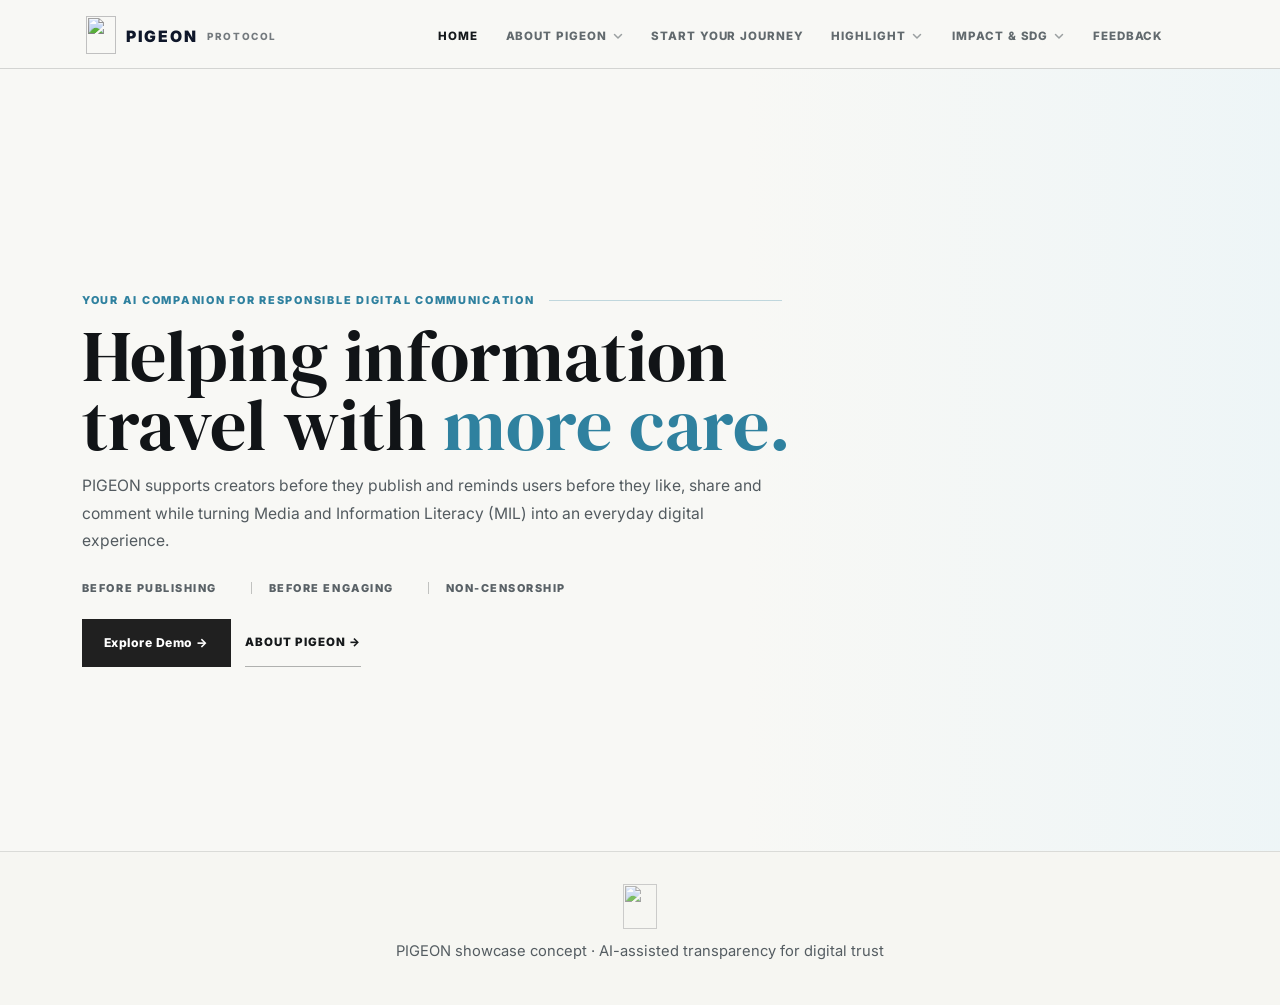
==== commit 344f25e5: "Update navigation and section labels for consistency. Co-authored-by: Cursor <cursoragent@cursor.com" ====
--- a/index.html
+++ b/index.html
@@ -24,7 +24,7 @@
         <div class="nav-group">
           <a href="what-is-pigeon.html">About Pigeon</a>
           <div class="nav-dropdown" aria-label="About Pigeon sections">
-            <a href="what-is-pigeon.html#problem">Problem</a>
+            <a href="what-is-pigeon.html#problem">Core Problem</a>
             <a href="what-is-pigeon.html#solution">Solution</a>
           </div>
         </div>
@@ -38,10 +38,10 @@
           </div>
         </div>
         <div class="nav-group">
-          <a href="impact-sdg.html">Impacts &amp; SDGs</a>
+          <a href="impact-sdg.html">Impact &amp; SDG</a>
           <div class="nav-dropdown" aria-label="Impacts and SDGs sections">
             <a href="impact-sdg.html#impact">Impact</a>
-            <a href="impact-sdg.html#sdgs">SDGs</a>
+            <a href="impact-sdg.html#sdgs">SDG</a>
           </div>
         </div>
         <a href="feedback.html">Feedback</a>
--- a/styles.css
+++ b/styles.css
@@ -1151,7 +1151,6 @@
 
 .solution-features li { display: flex; gap: 9px; align-items: center; }
 .solution-features li::before { width: 14px; height: 14px; content: ""; background: center / 14px 14px no-repeat url("data:image/svg+xml,%3Csvg xmlns='http://www.w3.org/2000/svg' viewBox='0 0 24 24' fill='none' stroke='%232a91be' stroke-width='3' stroke-linecap='round' stroke-linejoin='round'%3E%3Cpath d='m5 12 4 4L19 6'/%3E%3C/svg%3E"); }
-}
 
 .card-number {
   display: inline-block;
@@ -1302,6 +1301,48 @@
 .platform-facebook.active { background: transparent; border-color: var(--line); border-bottom-color: #2776c8; box-shadow: none; }
 .platform-xiaohongshu.active { background: transparent; border-color: var(--line); border-bottom-color: #d9535c; box-shadow: none; }
 .platform-instagram.active { background: transparent; border-color: var(--line); border-bottom-color: #8c5da0; box-shadow: none; }
+
+.platform-tabs {
+  position: relative;
+  gap: 18px;
+  padding-top: 18px;
+  border-bottom: 0;
+}
+
+.platform-tabs::before {
+  position: absolute;
+  top: 0;
+  left: 50%;
+  color: #7a8587;
+  content: "Platform";
+  font-size: 0.56rem;
+  font-weight: 850;
+  letter-spacing: 0.14em;
+  text-transform: uppercase;
+  transform: translateX(-50%);
+}
+
+.platform-tab {
+  min-height: 30px;
+  padding: 0 0 5px;
+  border-right: 0;
+  border-bottom: 1px solid transparent;
+  font-size: 0.63rem;
+  letter-spacing: 0.1em;
+}
+
+.platform-tab b {
+  display: none;
+}
+
+.platform-tab:hover {
+  background: transparent;
+}
+
+.platform-tab.active {
+  margin-bottom: 0;
+  border-bottom-width: 1px;
+}
 
 .simulation-stage {
   position: relative;
@@ -6957,6 +6998,19 @@
   border-color: rgba(17, 24, 39, 0.2);
 }
 
+.creator-guidance {
+  display: flex;
+  align-items: center;
+  min-height: 42px;
+  padding: 10px 12px;
+  color: #2f819f;
+  font-size: 0.72rem;
+  font-weight: 780;
+  line-height: 1.45;
+  background: rgba(47, 129, 159, 0.07);
+  border-left: 2px solid #2f819f;
+}
+
 .creator-case-panel {
   margin: 0;
   padding: 0 0 12px;
@@ -7211,6 +7265,20 @@
   text-transform: uppercase;
 }
 
+.creator-editor.guide-improve .creator-check-grid {
+  position: relative;
+  z-index: 3;
+}
+
+.creator-editor.guide-improve .creator-check-grid button:not(.resolved) {
+  border-color: rgba(47, 129, 159, 0.42);
+  animation: creator-case-option-pulse 1.8s ease-in-out infinite;
+}
+
+.creator-editor.guide-publish .publish-trigger:not(:disabled) {
+  animation: creator-case-option-pulse 1.8s ease-in-out infinite;
+}
+
 .image-analysis {
   max-height: 0;
   padding: 0;
@@ -7455,32 +7523,46 @@
 }
 
 .creator-xp-notice {
-  display: grid;
-  gap: 3px;
-  margin-top: 16px;
-  padding: 12px 13px;
-  border-left: 2px solid #2f819f;
-  background: rgba(47, 129, 159, 0.07);
+  position: absolute;
+  top: 50%;
+  left: 50%;
+  z-index: 30;
+  display: grid;
+  grid-template-columns: auto minmax(0, 1fr);
+  gap: 13px;
+  align-items: center;
+  width: min(86%, 360px);
+  padding: 17px 18px;
+  background: rgba(255, 255, 255, 0.96);
+  border: 1px solid rgba(47, 129, 159, 0.24);
+  box-shadow: 0 18px 48px rgba(17, 24, 39, 0.16);
+  transform: translate(-50%, -50%);
 }
 
 .creator-xp-notice.hidden {
   display: none;
 }
 
+.creator-xp-notice img {
+  width: 34px;
+  height: 34px;
+  object-fit: contain;
+}
+
 .creator-xp-notice strong {
   color: #2f819f;
-  font-size: 0.86rem;
+  font-size: 1.04rem;
   font-weight: 850;
 }
 
 .creator-xp-notice span {
   color: #647174;
-  font-size: 0.7rem;
+  font-size: 0.78rem;
   line-height: 1.45;
 }
 
 .creator-xp-notice.is-new {
-  animation: creator-xp-in 420ms cubic-bezier(0.2, 0.8, 0.2, 1) both;
+  animation: creator-xp-popout 2.8s cubic-bezier(0.2, 0.8, 0.2, 1) both;
 }
 
 @keyframes creator-analysis-in {
@@ -7495,20 +7577,21 @@
   }
 }
 
-@keyframes creator-xp-in {
+@keyframes creator-xp-popout {
   0% {
     opacity: 0;
-    transform: translateY(8px);
-  }
-
-  70% {
+    transform: translate(-50%, calc(-50% + 12px)) scale(0.96);
+  }
+
+  14%,
+  82% {
     opacity: 1;
-    transform: translateY(-2px);
+    transform: translate(-50%, -50%) scale(1);
   }
 
   100% {
-    opacity: 1;
-    transform: translateY(0);
+    opacity: 0;
+    transform: translate(-50%, calc(-50% - 8px)) scale(0.98);
   }
 }
 
@@ -11346,3 +11429,1061 @@
     grid-column: 1;
   }
 }
+
+/* Final mobile responsive pass: preserve desktop layout, stabilize phone screens. */
+@media (max-width: 760px) {
+  :root {
+    --page-gutter: 18px;
+    --site-inner-pad: 18px;
+    --section-y: 58px;
+  }
+
+  html,
+  body {
+    width: 100%;
+    overflow-x: hidden;
+  }
+
+  body {
+    font-size: 15px;
+  }
+
+  img,
+  video,
+  canvas,
+  svg {
+    max-width: 100%;
+  }
+
+  .site-header {
+    position: sticky;
+    top: 0;
+    grid-template-columns: 1fr;
+    gap: 12px;
+    width: 100%;
+    margin: 0;
+    padding: 14px 18px 10px;
+    background: rgba(248, 248, 245, 0.96);
+    border-width: 0 0 1px;
+    backdrop-filter: blur(14px);
+  }
+
+  .brand {
+    width: max-content;
+  }
+
+  .brand-logo {
+    width: 32px;
+    height: 32px;
+  }
+
+  .brand-title {
+    font-size: 0.9rem;
+  }
+
+  .brand-pill {
+    font-size: 0.56rem;
+  }
+
+  .site-nav {
+    justify-content: flex-start;
+    width: calc(100vw - 36px);
+    gap: 18px;
+    padding: 0 0 6px;
+    overflow-x: auto;
+    overflow-y: visible;
+    color: #5d6669;
+    font-size: 0.66rem;
+    letter-spacing: 0.08em;
+    scrollbar-width: none;
+    -webkit-overflow-scrolling: touch;
+  }
+
+  .site-nav::-webkit-scrollbar {
+    display: none;
+  }
+
+  .site-nav > a,
+  .site-nav .nav-group > a {
+    flex: 0 0 auto;
+    white-space: nowrap;
+  }
+
+  .nav-group {
+    flex: 0 0 auto;
+  }
+
+  .nav-dropdown {
+    display: none;
+  }
+
+  .section,
+  .section-band,
+  .hero,
+  .site-header {
+    max-width: 100%;
+  }
+
+  .section,
+  .section-band {
+    width: 100%;
+    padding: var(--section-y) 18px;
+  }
+
+  .section:first-of-type,
+  .hero:first-child {
+    padding-top: 48px;
+  }
+
+  .section-heading,
+  .section-heading:not(.narrow),
+  .feedback-intro,
+  .meet-pigeon-grid,
+  .about-evidence-grid,
+  .impact-grid,
+  .sdg-grid,
+  .tier-showcase,
+  .tier-layout,
+  .label-showcase,
+  .journey-grid,
+  .solution-grid,
+  .problem-grid,
+  .simulation-stage,
+  .creator-workspace,
+  .creator-dual-checks,
+  .mil-quiz-showcase {
+    grid-template-columns: 1fr !important;
+  }
+
+  .section-heading:not(.narrow) > *,
+  .section-heading:not(.narrow) > .eyebrow,
+  .section-heading:not(.narrow) > .problem-eyebrow,
+  .section-heading:not(.narrow) > .solution-eyebrow,
+  .section-heading:not(.narrow) > .label-eyebrow,
+  .section-heading:not(.narrow) > h2,
+  .section-heading:not(.narrow) > p:last-child {
+    grid-column: 1 !important;
+    max-width: 100%;
+  }
+
+  .eyebrow,
+  .problem-eyebrow,
+  .solution-eyebrow,
+  .label-eyebrow,
+  .feedback-intro .eyebrow {
+    margin-bottom: 12px;
+    font-size: 0.62rem;
+    letter-spacing: 0.12em;
+  }
+
+  h1,
+  .hero h1,
+  .feedback-intro h1 {
+    font-size: clamp(2.65rem, 13vw, 4.15rem);
+    line-height: 0.98;
+    letter-spacing: -0.035em;
+  }
+
+  h2,
+  .section-heading h2,
+  .section-heading:not(.narrow) > h2 {
+    font-size: clamp(2.15rem, 10vw, 3.2rem);
+    line-height: 1.02;
+    letter-spacing: -0.03em;
+  }
+
+  p,
+  .section-heading p,
+  .hero-text,
+  .hero-lead,
+  .feedback-intro > p:not(.eyebrow) {
+    max-width: 100%;
+    font-size: 0.95rem;
+    line-height: 1.68;
+  }
+
+  .hero {
+    grid-template-columns: 1fr;
+    min-height: auto;
+    width: 100%;
+    padding: 52px 18px 64px;
+  }
+
+  .hero-copy {
+    grid-column: 1;
+    max-width: 100%;
+  }
+
+  .hero h1 {
+    max-width: 100%;
+    font-size: clamp(1.95rem, 8.8vw, 3rem);
+    letter-spacing: -0.015em;
+    overflow: visible;
+    text-wrap: normal;
+  }
+
+  .hero-title-line {
+    display: block;
+    white-space: nowrap;
+  }
+
+  .hero-proof {
+    display: flex;
+    flex-wrap: wrap;
+    gap: 8px 14px;
+    margin-top: 26px;
+  }
+
+  .hero-proof span,
+  .hero-proof span + span {
+    display: inline-flex;
+    width: auto;
+    font-size: 0.66rem;
+    white-space: nowrap;
+  }
+
+  .hero-proof span + span::before {
+    display: none;
+  }
+
+  .hero-actions {
+    align-items: stretch;
+    flex-direction: column;
+    width: 100%;
+    max-width: 320px;
+  }
+
+  .hero-actions .button,
+  .hero-about-link,
+  .share-button,
+  .publish-trigger,
+  .feedback-submit-row .button {
+    justify-content: center;
+    width: 100%;
+    min-height: 48px;
+  }
+
+  .poster-carousel,
+  .poster-card,
+  .poster-frame {
+    min-height: 380px;
+  }
+
+  .poster-figure-value {
+    font-size: clamp(3rem, 16vw, 5.2rem);
+  }
+
+  .problem-card,
+  .solution-card,
+  .impact-card,
+  .sdg-card,
+  .tier-rules,
+  .tier-profile,
+  .label-card,
+  .feedback-form,
+  .mil-ad-card {
+    max-width: 100%;
+  }
+
+  .simulation-controls {
+    gap: 18px;
+    margin-bottom: 24px;
+  }
+
+  .perspective-tabs,
+  .platform-tabs {
+    display: flex;
+    width: 100%;
+    overflow-x: auto;
+    scrollbar-width: none;
+    -webkit-overflow-scrolling: touch;
+  }
+
+  .perspective-tabs::-webkit-scrollbar,
+  .platform-tabs::-webkit-scrollbar {
+    display: none;
+  }
+
+  .perspective-tab,
+  .platform-tab {
+    flex: 0 0 auto;
+    min-width: max-content;
+    min-height: 42px;
+    padding: 10px 14px;
+    font-size: 0.65rem;
+    white-space: nowrap;
+  }
+
+  .simulation-stage {
+    width: 100%;
+    gap: 22px;
+    padding: 0;
+    overflow: visible;
+  }
+
+  .social-mockup,
+  .creator-mockup {
+    width: 100%;
+    min-width: 0;
+  }
+
+  .mockup-header {
+    align-items: flex-start;
+    gap: 8px;
+  }
+
+  .content-card,
+  .content-media {
+    width: 100%;
+    min-width: 0;
+  }
+
+  .content-media {
+    min-height: 560px;
+    border-radius: 8px;
+  }
+
+  .simulation-stage[data-platform-view="facebook"] .content-media,
+  .simulation-stage[data-platform-view="instagram"] .content-media,
+  .simulation-stage[data-platform-view="xiaohongshu"] .content-media {
+    min-height: 560px;
+  }
+
+  .facebook-ui,
+  .instagram-ui,
+  .xhs-ui {
+    width: 100%;
+    min-width: 0;
+  }
+
+  .fb-topbar,
+  .ig-topbar,
+  .xhs-topbar {
+    padding-right: 12px;
+    padding-left: 12px;
+  }
+
+  .fb-search,
+  .fb-icons,
+  .ig-stories div:nth-child(n + 4) {
+    display: none;
+  }
+
+  .fb-feed {
+    padding: 12px;
+  }
+
+  .fb-post,
+  .ig-post {
+    width: 100%;
+  }
+
+  .fb-post-media,
+  .ig-media,
+  .xhs-image-area {
+    min-height: 300px;
+  }
+
+  .ig-media {
+    padding: 0;
+  }
+
+  .xhs-content {
+    padding-right: 16px;
+    padding-left: 16px;
+  }
+
+  .video-actions {
+    right: 10px;
+    bottom: 86px;
+  }
+
+  .tiktok-caption {
+    right: 72px;
+    bottom: 58px;
+    left: 14px;
+  }
+
+  .scenario-nav {
+    top: 46%;
+    z-index: 8;
+    width: 38px;
+    height: 56px;
+    opacity: 0.68;
+  }
+
+  .scenario-nav-prev {
+    left: -6px;
+  }
+
+  .scenario-nav-next {
+    right: -6px;
+  }
+
+  .pigeon-overlay {
+    inset: 0;
+    display: grid;
+    place-items: center;
+    pointer-events: none;
+  }
+
+  .pigeon-overlay.compact {
+    place-items: center;
+  }
+
+  .pigeon-grade-popout {
+    right: auto;
+    bottom: auto;
+    left: auto;
+    width: min(92vw, 330px);
+    pointer-events: auto;
+  }
+
+  .pigeon-modal {
+    width: min(92vw, 360px);
+    max-height: min(78vh, 620px);
+    overflow-y: auto;
+    pointer-events: auto;
+  }
+
+  .grade-scale,
+  .grade-detail,
+  .reflection-options {
+    grid-template-columns: 1fr;
+  }
+
+  .creator-editor {
+    width: 100%;
+    min-width: 0;
+    overflow: hidden;
+  }
+
+  .creator-toolbar,
+  .creator-flow-header,
+  .creator-module-top,
+  .creator-assist-top,
+  .creator-score,
+  .creator-tier-line {
+    grid-template-columns: 1fr;
+    align-items: start;
+  }
+
+  .creator-toolbar {
+    gap: 14px;
+    padding: 16px;
+  }
+
+  .creator-steps,
+  .creator-flow-steps {
+    width: 100%;
+    overflow-x: auto;
+  }
+
+  .creator-workspace {
+    gap: 16px;
+    padding: 14px;
+  }
+
+  .creator-case-grid,
+  .draft-tools,
+  .creator-check-grid {
+    grid-template-columns: 1fr;
+  }
+
+  .creator-post-visual img {
+    height: 220px;
+  }
+
+  .creator-copy {
+    min-height: 148px;
+    font-size: 0.92rem;
+  }
+
+  .creator-pigeon {
+    padding: 16px;
+  }
+
+  .tier-progress,
+  .trust-label-grid,
+  .support-grid,
+  .sdg-card-grid,
+  .impact-support-grid {
+    grid-template-columns: 1fr !important;
+  }
+
+  .tier-progress article,
+  .tier-rules li,
+  .support-card,
+  .sdg-card {
+    min-width: 0;
+  }
+
+  .page-transfer,
+  .highlight-transfer,
+  .journey-transfer-pair {
+    align-items: center;
+    justify-content: center;
+    text-align: center;
+  }
+
+  .feedback-section {
+    padding: 48px 18px 64px;
+  }
+
+  .feedback-form {
+    display: grid;
+    gap: 18px;
+    padding: 0;
+    border-top: 0;
+  }
+
+  .feedback-step {
+    position: relative;
+    grid-template-columns: 1fr;
+    gap: 24px;
+    padding: 24px 18px 26px;
+    background: rgba(255, 255, 255, 0.52);
+    border: 1px solid rgba(22, 25, 27, 0.1);
+    border-left: 3px solid rgba(47, 129, 159, 0.72);
+  }
+
+  .feedback-fields,
+  .rating-row,
+  .feedback-submit-row {
+    grid-template-columns: 1fr;
+  }
+
+  .feedback-progress {
+    grid-template-columns: 1fr auto;
+    gap: 10px;
+    padding: 4px 0 2px;
+  }
+
+  .feedback-progress-line {
+    grid-column: 1 / -1;
+    order: 3;
+  }
+
+  .feedback-step-heading {
+    gap: 12px;
+    padding-bottom: 14px;
+    border-bottom: 1px solid rgba(22, 25, 27, 0.1);
+  }
+
+  .feedback-step-heading > span {
+    display: grid;
+    width: 38px;
+    height: 38px;
+    place-items: center;
+    flex: 0 0 38px;
+    color: #ffffff;
+    font-size: 0.72rem;
+    line-height: 1;
+    background: #2f819f;
+  }
+
+  .feedback-kicker {
+    margin-bottom: 7px;
+    font-size: 0.58rem;
+  }
+
+  .feedback-step h2 {
+    max-width: 100%;
+    font-size: clamp(1.55rem, 7vw, 2rem);
+    line-height: 1.08;
+  }
+
+  .feedback-fields {
+    gap: 22px;
+  }
+
+  .feedback-helper {
+    padding: 0 0 16px;
+    margin: 0;
+  }
+
+  .rating-list {
+    display: grid;
+    gap: 12px;
+  }
+
+  .rating-row {
+    gap: 12px;
+    padding: 16px 0 18px;
+    border-bottom: 1px solid rgba(22, 25, 27, 0.1);
+  }
+
+  .rating-row:last-child {
+    border-bottom: 0;
+  }
+
+  .rating-row legend {
+    font-size: 1.15rem;
+    line-height: 1.38;
+  }
+
+  .star-rating {
+    justify-content: space-between;
+    width: 100%;
+  }
+
+  .star-rating button {
+    width: 42px;
+    height: 42px;
+  }
+
+  .feedback-success-card {
+    width: min(92vw, 380px);
+    padding: 32px 24px 28px;
+  }
+}
+
+@media (max-width: 420px) {
+  :root {
+    --page-gutter: 16px;
+    --site-inner-pad: 16px;
+  }
+
+  .section,
+  .section-band,
+  .hero,
+  .feedback-section {
+    padding-right: 16px;
+    padding-left: 16px;
+  }
+
+  .site-header {
+    padding-right: 16px;
+    padding-left: 16px;
+  }
+
+  .site-nav {
+    width: calc(100vw - 32px);
+  }
+
+  .hero h1 {
+    max-width: 100%;
+    font-size: clamp(1.78rem, 8.4vw, 2.35rem);
+  }
+
+  .content-media,
+  .simulation-stage[data-platform-view="facebook"] .content-media,
+  .simulation-stage[data-platform-view="instagram"] .content-media,
+  .simulation-stage[data-platform-view="xiaohongshu"] .content-media {
+    min-height: 520px;
+  }
+
+  .fb-post-media,
+  .ig-media,
+  .xhs-image-area {
+    min-height: 260px;
+  }
+
+  .pigeon-grade-popout,
+  .pigeon-modal {
+    width: min(94vw, 340px);
+  }
+}
+
+/* Final simulation control distinction: primary experience tabs vs secondary platform selector. */
+.simulation-controls .perspective-tabs {
+  border-bottom: 1px solid var(--line);
+}
+
+.simulation-controls .platform-tabs {
+  position: relative;
+  gap: clamp(14px, 3vw, 26px);
+  padding-top: 18px;
+  border-bottom: 0;
+}
+
+.simulation-controls .platform-tabs::before {
+  position: absolute;
+  top: 0;
+  left: 50%;
+  color: #7a8587;
+  content: "Platform";
+  font-size: 0.56rem;
+  font-weight: 850;
+  letter-spacing: 0.14em;
+  text-transform: uppercase;
+  transform: translateX(-50%);
+}
+
+.simulation-controls .platform-tab {
+  min-height: 30px;
+  padding: 0 0 5px;
+  color: #717b7e;
+  border-right: 0;
+  border-bottom: 1px solid transparent;
+  font-size: 0.62rem;
+  letter-spacing: 0.1em;
+  background: transparent;
+}
+
+.simulation-controls .platform-tab b {
+  display: none;
+}
+
+.simulation-controls .platform-tab:hover {
+  color: var(--ink);
+  background: transparent;
+}
+
+.simulation-controls .platform-tab.active {
+  color: var(--ink);
+  margin-bottom: 0;
+  border-bottom-width: 1px;
+}
+
+.simulation-controls .platform-facebook.active {
+  border-bottom-color: #2776c8;
+}
+
+.simulation-controls .platform-xiaohongshu.active {
+  border-bottom-color: #d9535c;
+}
+
+.simulation-controls .platform-instagram.active {
+  border-bottom-color: #8c5da0;
+}
+
+/* UI/UX finishing layer: clearer module identities without changing content. */
+:root {
+  --tone-paper: #fbfbf8;
+  --tone-warm: #f6f6f1;
+  --tone-cool: #eef4f4;
+  --tone-quiet: #f2f3ef;
+  --tone-blue-wash: #edf5f7;
+  --module-rule: rgba(22, 25, 27, 0.12);
+  --module-rule-strong: rgba(22, 25, 27, 0.2);
+}
+
+.section,
+.section-band,
+.hero {
+  position: relative;
+}
+
+.section:not(.page-transfer-section)::before,
+.section-band:not(.page-transfer-section):not(.hero)::before {
+  position: absolute;
+  top: 0;
+  left: 50%;
+  width: min(1480px, calc(100% - var(--page-gutter, 48px)));
+  height: 1px;
+  content: "";
+  background: linear-gradient(90deg, rgba(22, 25, 27, 0.34), rgba(22, 25, 27, 0.08) 54%, transparent);
+  transform: translateX(-50%);
+}
+
+.hero {
+  background:
+    linear-gradient(90deg, rgba(248, 248, 245, 1) 0 58%, rgba(237, 245, 247, 0.92) 100%);
+}
+
+.about-evidence-section,
+.impact-page {
+  background:
+    linear-gradient(180deg, rgba(255, 255, 255, 0.38), transparent 34%),
+    var(--tone-quiet);
+}
+
+.problem-section,
+.mil-quiz-section,
+.feedback-section {
+  background:
+    linear-gradient(180deg, rgba(47, 129, 159, 0.035), transparent 42%),
+    var(--tone-paper);
+}
+
+.solution-section,
+.simulation-section {
+  background:
+    linear-gradient(180deg, rgba(255, 255, 255, 0.48), transparent 36%),
+    var(--tone-cool);
+}
+
+.tier-section,
+.label-section {
+  background:
+    linear-gradient(180deg, rgba(22, 25, 27, 0.025), transparent 40%),
+    var(--tone-warm);
+}
+
+.page-transfer-section,
+.highlight-transfer-section,
+.about-next-section {
+  background: #eef3f2;
+}
+
+.section-heading,
+.impact-module-heading,
+.feedback-intro {
+  position: relative;
+}
+
+.section-heading::before,
+.impact-module-heading::before,
+.feedback-intro::before {
+  position: absolute;
+  top: -18px;
+  left: 0;
+  width: 42px;
+  height: 2px;
+  content: "";
+  background: #2f819f;
+}
+
+.section-heading h2,
+.impact-module-heading h1,
+.feedback-intro h1 {
+  text-wrap: balance;
+}
+
+.problem-card,
+.solution-card,
+.tier-profile,
+.tier-rules,
+.label-card,
+.impact-card,
+.feedback-step,
+.mil-ad-card,
+.mil-reward-panel,
+.creator-editor,
+.social-mockup {
+  transition: border-color 180ms ease, background-color 180ms ease, transform 180ms ease;
+}
+
+.problem-card:hover,
+.solution-card:hover,
+.impact-card:hover,
+.mil-ad-card:hover {
+  border-color: rgba(47, 129, 159, 0.24);
+}
+
+@media (min-width: 761px) {
+  .section + .section,
+  .section-band + .section,
+  .section + .section-band {
+    margin-top: 0;
+  }
+
+  .section-heading:not(.narrow),
+  .impact-module-heading {
+    padding-top: 10px;
+  }
+}
+
+@media (max-width: 760px) {
+  .section,
+  .section-band {
+    padding-top: calc(var(--section-y) + 12px);
+    padding-bottom: calc(var(--section-y) + 10px);
+  }
+
+  .section:not(.page-transfer-section)::before,
+  .section-band:not(.page-transfer-section):not(.hero)::before {
+    left: 18px;
+    width: calc(100% - 36px);
+    transform: none;
+    background: rgba(22, 25, 27, 0.16);
+  }
+
+  .section:not(.page-transfer-section)::after,
+  .section-band:not(.page-transfer-section):not(.hero)::after {
+    position: absolute;
+    top: 0;
+    left: 18px;
+    width: 52px;
+    height: 3px;
+    content: "";
+    background: #2f819f;
+  }
+
+  .hero::after {
+    display: none;
+  }
+
+  .section-heading,
+  .impact-module-heading,
+  .feedback-intro {
+    padding-top: 18px;
+  }
+
+  .section-heading::before,
+  .impact-module-heading::before,
+  .feedback-intro::before {
+    top: 0;
+    width: 28px;
+    height: 2px;
+  }
+
+  .section-heading h2,
+  .impact-module-heading h1,
+  .feedback-intro h1 {
+    margin-top: 2px;
+  }
+
+  .eyebrow,
+  .problem-eyebrow,
+  .solution-eyebrow,
+  .label-eyebrow,
+  .feedback-intro .eyebrow,
+  .impact-module-heading span {
+    display: inline-flex;
+    width: auto;
+    padding: 4px 7px;
+    color: #ffffff;
+    background: #2f819f;
+    font-size: 0.58rem;
+    line-height: 1;
+    letter-spacing: 0.12em;
+  }
+
+  .about-evidence-section,
+  .problem-section,
+  .solution-section,
+  .simulation-section,
+  .tier-section,
+  .mil-quiz-section,
+  .label-section,
+  .impact-page,
+  .feedback-section {
+    background-size: 100% 100%;
+  }
+
+  .problem-card,
+  .solution-card,
+  .impact-card,
+  .tier-progress article,
+  .label-card,
+  .mil-ad-card,
+  .feedback-step {
+    background: rgba(255, 255, 255, 0.66);
+    border-color: rgba(22, 25, 27, 0.12);
+  }
+
+  .problem-card + .problem-card,
+  .solution-card + .solution-card,
+  .impact-card + .impact-card,
+  .rating-row + .rating-row {
+    margin-top: 4px;
+  }
+
+  .simulation-controls,
+  .tier-showcase,
+  .label-showcase,
+  .mil-quiz-showcase,
+  .impact-module + .impact-module {
+    margin-top: 30px;
+  }
+
+  .page-transfer-section {
+    padding-top: 42px;
+    padding-bottom: 52px;
+    border-top: 1px solid rgba(22, 25, 27, 0.12);
+  }
+}
+
+@media (max-width: 420px) {
+  .section:not(.page-transfer-section)::before,
+  .section-band:not(.page-transfer-section):not(.hero)::before {
+    left: 16px;
+    width: calc(100% - 32px);
+  }
+
+  .section:not(.page-transfer-section)::after,
+  .section-band:not(.page-transfer-section):not(.hero)::after {
+    left: 16px;
+  }
+
+  .problem-card,
+  .solution-card,
+  .impact-card,
+  .label-card,
+  .mil-ad-card,
+  .feedback-step {
+    padding-right: 16px;
+    padding-left: 16px;
+  }
+}
+
+/* Mobile comfort pass: centered actions and quieter section labels. */
+@media (max-width: 760px) {
+  .eyebrow,
+  .problem-eyebrow,
+  .solution-eyebrow,
+  .label-eyebrow,
+  .feedback-intro .eyebrow,
+  .impact-module-heading span {
+    padding: 6px 11px;
+    color: #2f819f;
+    background: rgba(47, 129, 159, 0.06);
+    border: 1px solid rgba(47, 129, 159, 0.22);
+    border-radius: 999px;
+    font-size: 0.58rem;
+    font-weight: 850;
+    letter-spacing: 0.12em;
+  }
+
+  .eyebrow::before,
+  .problem-eyebrow::before,
+  .solution-eyebrow::before,
+  .label-eyebrow::before,
+  .feedback-intro .eyebrow::before,
+  .impact-module-heading span::before {
+    display: none;
+  }
+
+  .hero-actions,
+  .social-actions,
+  .feedback-submit-row,
+  .reflection-options,
+  .ig-repost-row,
+  .page-transfer,
+  .highlight-transfer,
+  .journey-transfer-pair {
+    align-items: center;
+    justify-content: center;
+    text-align: center;
+  }
+
+  .hero-actions {
+    justify-items: center;
+    width: 100%;
+    max-width: none;
+  }
+
+  .hero-actions .button,
+  .hero-about-link,
+  .share-button,
+  .publish-trigger,
+  .feedback-submit-row .button {
+    width: min(100%, 280px);
+    margin-right: auto;
+    margin-left: auto;
+  }
+
+  .feedback-submit-row p {
+    max-width: 32ch;
+    margin-right: auto;
+    margin-left: auto;
+  }
+
+  .creator-toolbar {
+    justify-items: center;
+    text-align: center;
+  }
+
+  .creator-toolbar > div:first-child {
+    justify-content: center;
+  }
+
+  .creator-steps,
+  .creator-flow-steps,
+  .platform-tabs,
+  .perspective-tabs {
+    justify-content: center;
+  }
+}
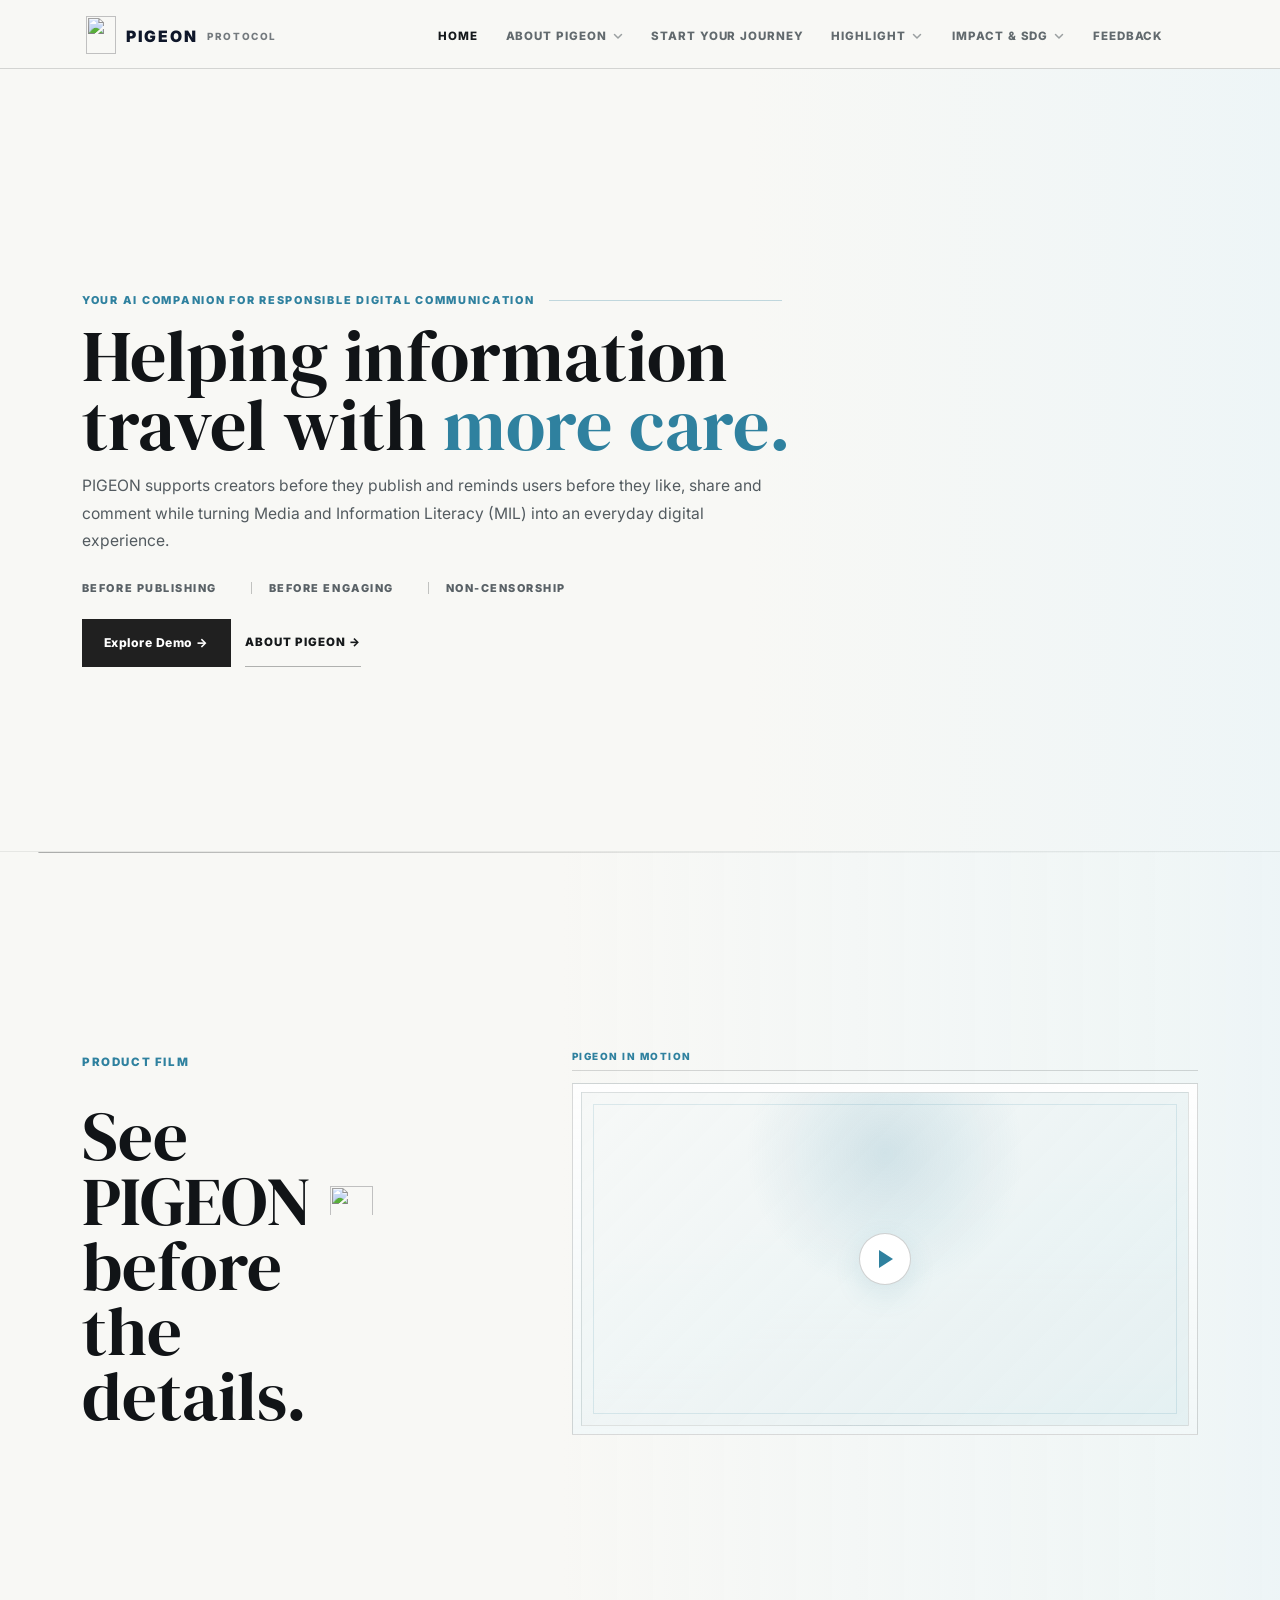
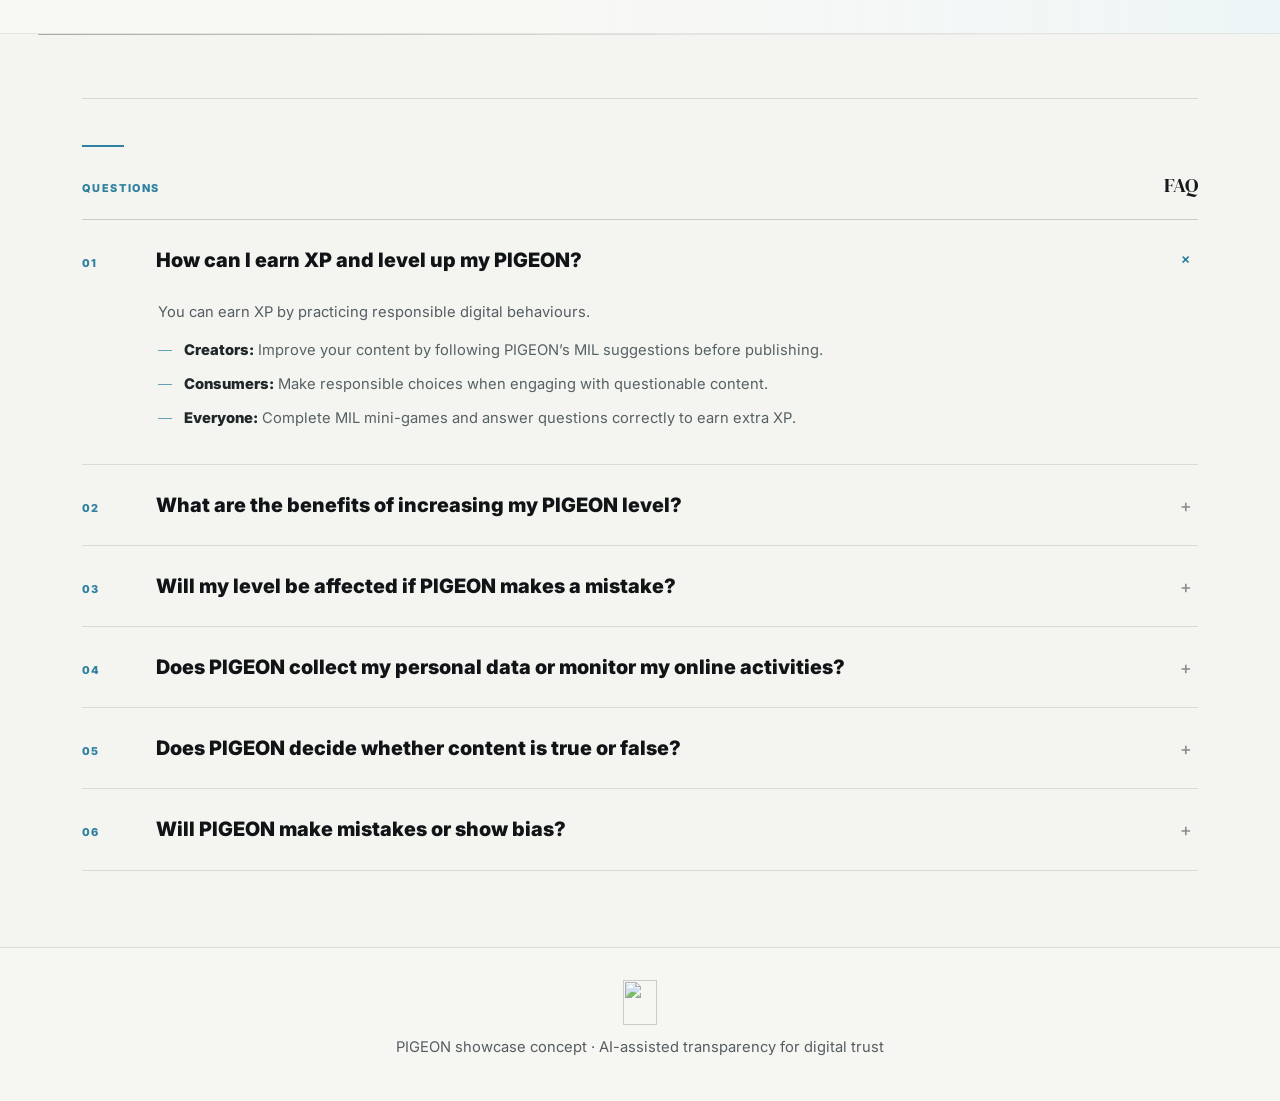
==== commit b27ac96d: "Move film and FAQ to homepage" ====
--- a/index.html
+++ b/index.html
@@ -32,16 +32,17 @@
         <div class="nav-group">
           <a href="highlight.html">Highlight</a>
           <div class="nav-dropdown" aria-label="Highlight sections">
-            <a href="highlight.html#tiers">Trust Tiers</a>
+            <a href="highlight.html#tiers">Trust Tier</a>
             <a href="highlight.html#mil-quiz">MIL Mini Challenge</a>
             <a href="highlight.html#label">Transparency Label</a>
           </div>
         </div>
         <div class="nav-group">
           <a href="impact-sdg.html">Impact &amp; SDG</a>
-          <div class="nav-dropdown" aria-label="Impacts and SDGs sections">
+          <div class="nav-dropdown" aria-label="Impact and SDG sections">
             <a href="impact-sdg.html#impact">Impact</a>
             <a href="impact-sdg.html#sdgs">SDG</a>
+            <a href="index.html#faq">FAQ</a>
           </div>
         </div>
         <a href="feedback.html">Feedback</a>
@@ -70,6 +71,105 @@
         </div>
       </section>
 
+      <section class="section home-film-section" aria-labelledby="homeFilmTitle">
+        <div class="home-film-copy">
+          <p class="eyebrow live-eyebrow">Product film</p>
+          <h2 id="homeFilmTitle">
+            See PIGEON
+            <img class="home-title-icon" src="Picture/logo/3.png" alt="" aria-hidden="true" />
+            before the details.
+          </h2>
+        </div>
+        <aside class="hero-film" aria-label="PIGEON product film preview">
+          <div class="hero-film-heading">
+            <span>PIGEON in motion</span>
+          </div>
+          <div class="hero-film-frame" data-video-placeholder>
+            <div class="hero-film-screen">
+              <span class="hero-film-play" aria-hidden="true"></span>
+            </div>
+          </div>
+        </aside>
+      </section>
+
+      <section class="section home-faq-section" aria-labelledby="homeFaqTitle">
+        <div class="impact-module faq-module home-faq-module">
+          <div class="impact-module-heading">
+            <span>Questions</span>
+            <div>
+              <h3 id="homeFaqTitle">FAQ</h3>
+            </div>
+          </div>
+          <div class="faq-list">
+            <details open>
+              <summary>
+                <span>01</span>
+                <strong>How can I earn XP and level up my PIGEON?</strong>
+              </summary>
+              <div class="faq-answer">
+                <p>You can earn XP by practicing responsible digital behaviours.</p>
+                <ul>
+                  <li><b>Creators:</b> Improve your content by following PIGEON’s MIL suggestions before publishing.</li>
+                  <li><b>Consumers:</b> Make responsible choices when engaging with questionable content.</li>
+                  <li><b>Everyone:</b> Complete MIL mini-games and answer questions correctly to earn extra XP.</li>
+                </ul>
+              </div>
+            </details>
+            <details>
+              <summary>
+                <span>02</span>
+                <strong>What are the benefits of increasing my PIGEON level?</strong>
+              </summary>
+              <div class="faq-answer">
+                <p>For creators, a higher PIGEON level reflects consistent responsible content creation. It can help strengthen digital credibility, personal brand value, and audience trust.</p>
+                <p>For consumers, a higher level reflects stronger Media and Information Literacy skills. It helps users build a healthier personal information environment with more authentic, valuable, and reliable content.</p>
+              </div>
+            </details>
+            <details>
+              <summary>
+                <span>03</span>
+                <strong>Will my level be affected if PIGEON makes a mistake?</strong>
+              </summary>
+              <div class="faq-answer">
+                <p>No. PIGEON respects user choices. Your level will only stay the same or increase, never decrease.</p>
+                <p>If you believe PIGEON has made an incorrect assessment, you can submit a review request. The team will respond within three working days.</p>
+              </div>
+            </details>
+            <details>
+              <summary>
+                <span>04</span>
+                <strong>Does PIGEON collect my personal data or monitor my online activities?</strong>
+              </summary>
+              <div class="faq-answer">
+                <p>No. PIGEON follows the principle of “analyse content, not people.”</p>
+                <p>It only analyses the information needed for content evaluation and does not store browsing history, private conversations, or personal behavioural profiles.</p>
+                <p>Users remain in control of permissions, and any data processing is transparent, limited, and based on consent.</p>
+              </div>
+            </details>
+            <details>
+              <summary>
+                <span>05</span>
+                <strong>Does PIGEON decide whether content is true or false?</strong>
+              </summary>
+              <div class="faq-answer">
+                <p>No. PIGEON supports critical thinking rather than replacing human judgement.</p>
+                <p>Instead of giving simple “true” or “false” labels, PIGEON provides transparency indicators, evidence signals, and contextual explanations so users can make more informed decisions.</p>
+              </div>
+            </details>
+            <details>
+              <summary>
+                <span>06</span>
+                <strong>Will PIGEON make mistakes or show bias?</strong>
+              </summary>
+              <div class="faq-answer">
+                <p>Like any AI-assisted system, PIGEON has limitations. Its results may be affected by training data, language coverage, available sources, and cultural context.</p>
+                <p>PIGEON should be continuously evaluated across different languages, regions, and communities to reduce potential bias and improve fairness.</p>
+              </div>
+            </details>
+          </div>
+        </div>
+      </section>
+
     </main>
 
     <footer class="site-footer">
--- a/styles.css
+++ b/styles.css
@@ -10237,6 +10237,109 @@
   min-height: 3.9em;
 }
 
+.faq-module {
+  padding-top: clamp(38px, 5vw, 68px);
+}
+
+.faq-list {
+  display: grid;
+  border-top: 1px solid rgba(22, 25, 27, 0.18);
+}
+
+.faq-list details {
+  border-bottom: 1px solid rgba(22, 25, 27, 0.12);
+}
+
+.faq-list summary {
+  display: grid;
+  grid-template-columns: 48px minmax(0, 1fr) 18px;
+  gap: clamp(16px, 2vw, 28px);
+  align-items: baseline;
+  padding: clamp(18px, 2.3vw, 28px) 0;
+  color: #111417;
+  cursor: pointer;
+  list-style: none;
+}
+
+.faq-list summary::-webkit-details-marker {
+  display: none;
+}
+
+.faq-list summary::after {
+  color: rgba(22, 25, 27, 0.46);
+  font-size: 1.1rem;
+  font-weight: 500;
+  line-height: 1;
+  content: "+";
+  transition: color 160ms ease, transform 160ms ease;
+}
+
+.faq-list details[open] summary::after {
+  color: #2f819f;
+  transform: rotate(45deg);
+}
+
+.faq-list summary span {
+  color: #2f819f;
+  font-size: 0.68rem;
+  font-weight: 850;
+  letter-spacing: 0.14em;
+}
+
+.faq-list summary strong {
+  max-width: 880px;
+  font-family: Inter, system-ui, sans-serif;
+  font-size: clamp(1.05rem, 1.55vw, 1.42rem);
+  font-weight: 850;
+  line-height: 1.22;
+}
+
+.faq-answer {
+  max-width: 860px;
+  padding: 0 66px clamp(20px, 2.6vw, 32px) 76px;
+  color: #566164;
+}
+
+.faq-answer p,
+.faq-answer li {
+  margin: 0;
+  font-size: clamp(0.92rem, 1vw, 1rem);
+  line-height: 1.72;
+}
+
+.faq-answer p + p,
+.faq-answer p + ul {
+  margin-top: 12px;
+}
+
+.faq-answer ul {
+  display: grid;
+  gap: 9px;
+  padding: 0;
+  margin: 0;
+  list-style: none;
+}
+
+.faq-answer li {
+  position: relative;
+  padding-left: 26px;
+}
+
+.faq-answer li::before {
+  position: absolute;
+  top: 0.82em;
+  left: 0;
+  width: 14px;
+  height: 1px;
+  content: "";
+  background: rgba(47, 129, 159, 0.72);
+}
+
+.faq-answer b {
+  color: #202729;
+  font-weight: 850;
+}
+
 @media (max-width: 900px) {
   .impact-page .impact-module-heading {
     grid-template-columns: 1fr;
@@ -10244,6 +10347,31 @@
 
   .impact-page .impact-module-heading h3 {
     white-space: normal;
+  }
+
+  .faq-list summary {
+    grid-template-columns: 38px minmax(0, 1fr) 16px;
+  }
+
+  .faq-answer {
+    padding-right: 34px;
+    padding-left: 54px;
+  }
+}
+
+@media (max-width: 560px) {
+  .faq-list summary {
+    grid-template-columns: 1fr 16px;
+    gap: 8px 14px;
+    padding: 20px 0;
+  }
+
+  .faq-list summary span {
+    grid-column: 1 / -1;
+  }
+
+  .faq-answer {
+    padding: 0 0 22px;
   }
 }
 
@@ -10485,6 +10613,206 @@
   transform: translateX(2px);
 }
 
+/* Home product film preview: reserved YouTube position for the homepage opening. */
+.home-film-section {
+  display: grid;
+  grid-template-columns: minmax(0, 0.68fr) minmax(340px, 1fr);
+  gap: clamp(34px, 5vw, 84px);
+  align-items: end;
+  min-height: calc(100vh - 118px);
+  padding-top: clamp(58px, 7vw, 110px);
+  padding-bottom: clamp(58px, 7vw, 110px);
+  background:
+    linear-gradient(90deg, rgba(248, 248, 245, 1) 0 44%, rgba(237, 245, 247, 0.92) 100%);
+}
+
+.home-film-copy {
+  display: grid;
+  gap: 14px;
+  align-self: center;
+}
+
+.home-film-copy h2 {
+  max-width: 8.6ch;
+  margin: 0;
+  color: #111417;
+  font-family: "DM Serif Display", Georgia, serif;
+  font-size: clamp(3.1rem, 5.4vw, 5.6rem);
+  font-weight: 400;
+  line-height: 0.94;
+}
+
+.home-title-icon {
+  display: inline-block;
+  width: 0.62em;
+  height: 0.62em;
+  margin: 0 0.06em;
+  object-fit: contain;
+  vertical-align: -0.05em;
+}
+
+.home-faq-section {
+  padding-top: clamp(42px, 5vw, 72px);
+  padding-bottom: clamp(54px, 6vw, 90px);
+  background: #f4f5f1;
+}
+
+.hero-film {
+  display: grid;
+  gap: 12px;
+  align-self: center;
+  width: 100%;
+  max-width: 760px;
+  justify-self: end;
+  margin-left: auto;
+}
+
+.hero-film-heading {
+  display: flex;
+  justify-content: flex-start;
+  gap: 8px;
+  align-items: center;
+  padding-bottom: 8px;
+  border-bottom: 1px solid rgba(22, 25, 27, 0.16);
+}
+
+.hero-film-heading span {
+  color: #2f819f;
+  font-size: 0.62rem;
+  font-weight: 850;
+  letter-spacing: 0.15em;
+  text-transform: uppercase;
+  white-space: nowrap;
+}
+
+.hero-film-heading p {
+  margin: 0;
+  color: #4f595c;
+  font-size: 0.62rem;
+  font-weight: 850;
+  letter-spacing: 0.13em;
+  line-height: 1;
+  text-align: right;
+  text-transform: uppercase;
+  white-space: nowrap;
+}
+
+.hero-film-frame {
+  position: relative;
+  overflow: hidden;
+  aspect-ratio: 16 / 9;
+  padding: 8px;
+  background:
+    linear-gradient(180deg, rgba(255, 255, 255, 0.86), rgba(238, 246, 248, 0.72)),
+    #fbfbf8;
+  border: 1px solid rgba(22, 25, 27, 0.16);
+}
+
+.hero-film-frame iframe {
+  position: absolute;
+  inset: 0;
+  width: 100%;
+  height: 100%;
+  border: 0;
+}
+
+.hero-film-screen {
+  position: relative;
+  min-height: 100%;
+  display: grid;
+  place-items: center;
+  padding: clamp(22px, 3vw, 34px);
+  color: #171b1f;
+  text-align: center;
+  background:
+    radial-gradient(circle at 50% 18%, rgba(47, 129, 159, 0.16), transparent 34%),
+    linear-gradient(135deg, rgba(246, 248, 247, 0.96), rgba(226, 239, 241, 0.86));
+  border: 1px solid rgba(22, 25, 27, 0.1);
+}
+
+.hero-film-screen::before {
+  position: absolute;
+  inset: 11px;
+  content: "";
+  border: 1px solid rgba(47, 129, 159, 0.14);
+  pointer-events: none;
+}
+
+.hero-film-play {
+  position: relative;
+  z-index: 1;
+  display: grid;
+  width: 52px;
+  height: 52px;
+  place-items: center;
+  background: #ffffff;
+  border: 1px solid rgba(22, 25, 27, 0.2);
+  border-radius: 50%;
+  box-shadow: 0 10px 28px rgba(47, 129, 159, 0.12);
+}
+
+.hero-film-play::before {
+  width: 0;
+  height: 0;
+  margin-left: 3px;
+  content: "";
+  border-top: 9px solid transparent;
+  border-bottom: 9px solid transparent;
+  border-left: 14px solid #2f819f;
+}
+
+@media (max-width: 1100px) {
+  .home-film-section {
+    grid-template-columns: 1fr;
+    min-height: auto;
+  }
+
+  .hero-film {
+    max-width: 720px;
+    justify-self: start;
+    margin-left: 0;
+  }
+
+  .home-film-copy h2 {
+    max-width: 100%;
+  }
+}
+
+@media (max-width: 760px) {
+  .home-film-section {
+    padding-top: 52px;
+    padding-bottom: 58px;
+  }
+
+  .home-film-copy h2 {
+    font-size: clamp(2.2rem, 11vw, 3.45rem);
+  }
+
+  .hero-film {
+    margin-top: 8px;
+  }
+
+  .hero-film-heading {
+    align-items: start;
+    flex-direction: column;
+    gap: 8px;
+  }
+
+  .hero-film-heading p {
+    text-align: left;
+  }
+
+  .hero-film-screen {
+    text-align: center;
+  }
+
+  .hero-film-play {
+    width: 48px;
+    height: 48px;
+  }
+
+}
+
 .journey-transfer-pair {
   display: flex;
   flex-wrap: wrap;
@@ -11019,10 +11347,10 @@
 .mail-open-icon {
   position: relative;
   display: grid;
-  width: 118px;
-  height: 62px;
+  width: 132px;
+  height: 70px;
   place-items: center;
-  margin-bottom: 20px;
+  margin-bottom: 18px;
   background: #ffffff;
   border: 1px solid rgba(47, 129, 159, 0.28);
   border-radius: 4px;
@@ -11039,8 +11367,8 @@
 .mail-open-icon img {
   position: relative;
   z-index: 1;
-  width: 30px;
-  height: 30px;
+  width: 36px;
+  height: 36px;
   object-fit: contain;
 }
 
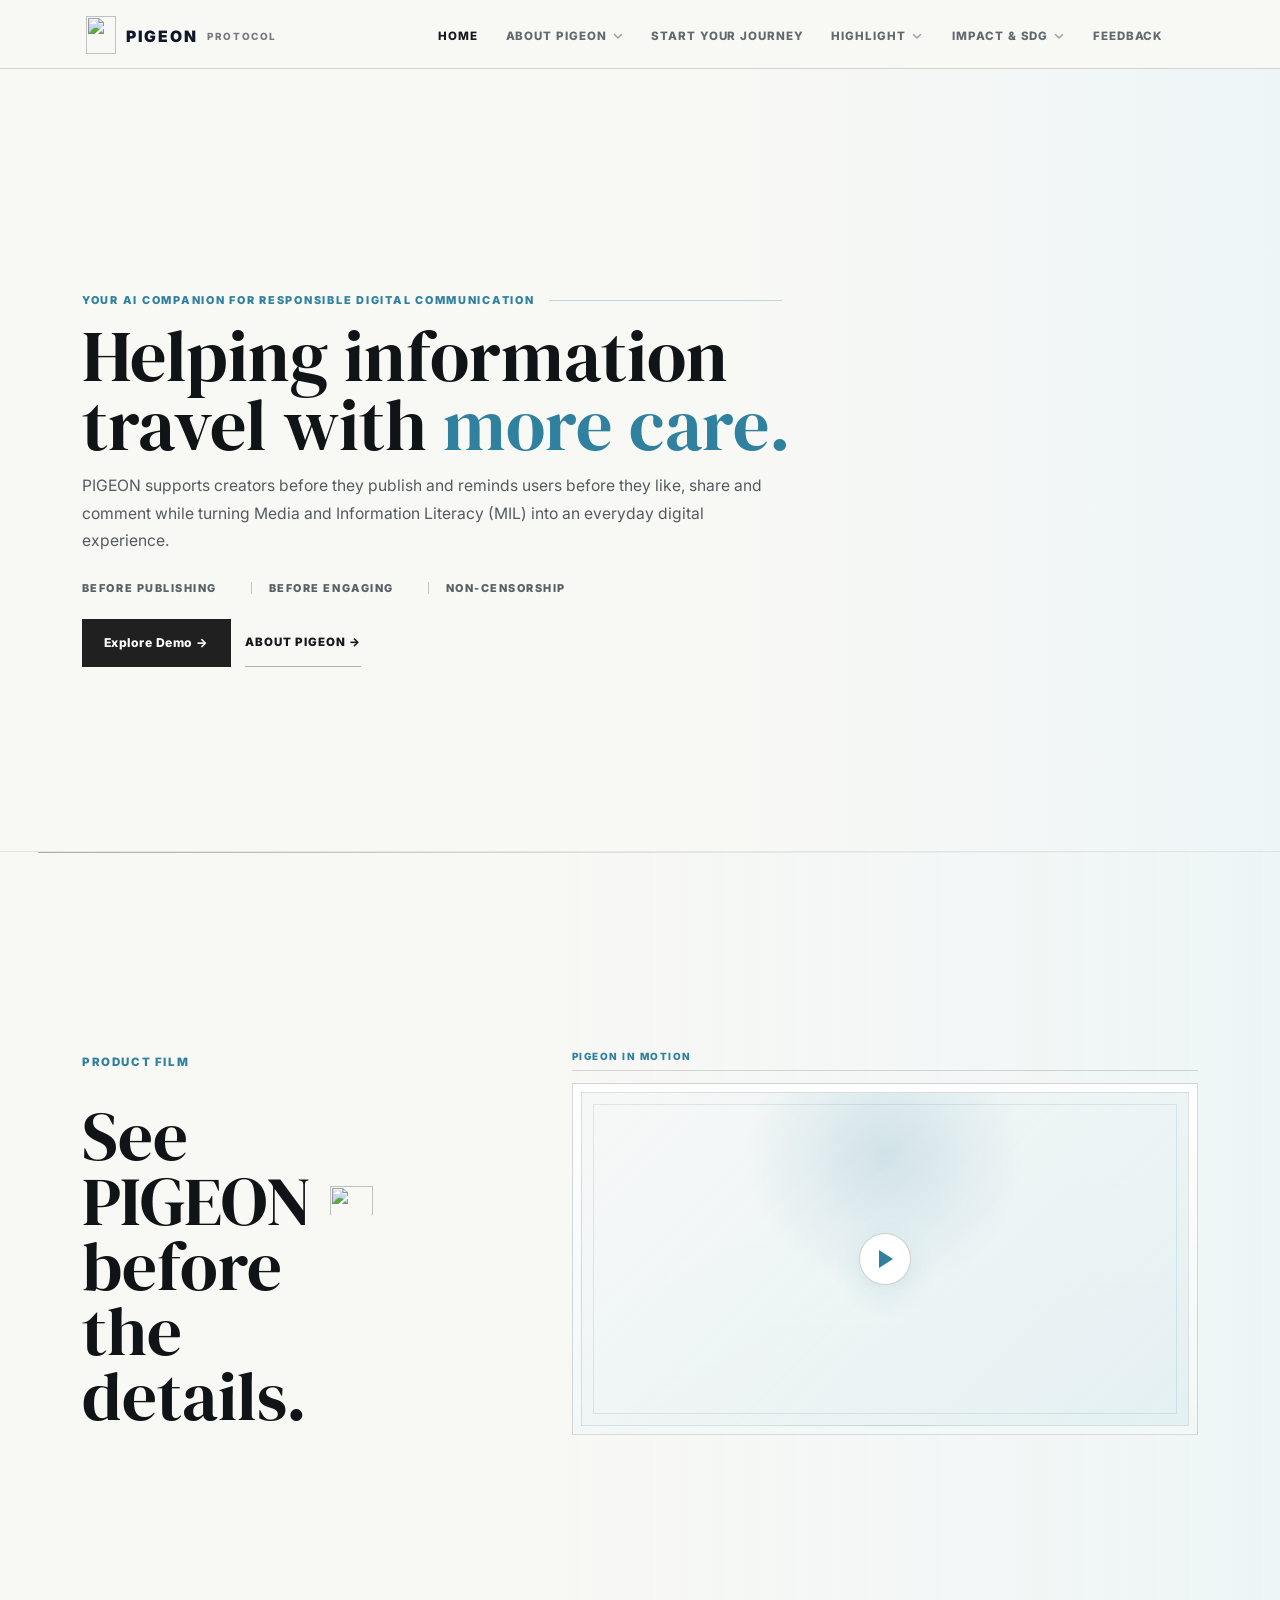
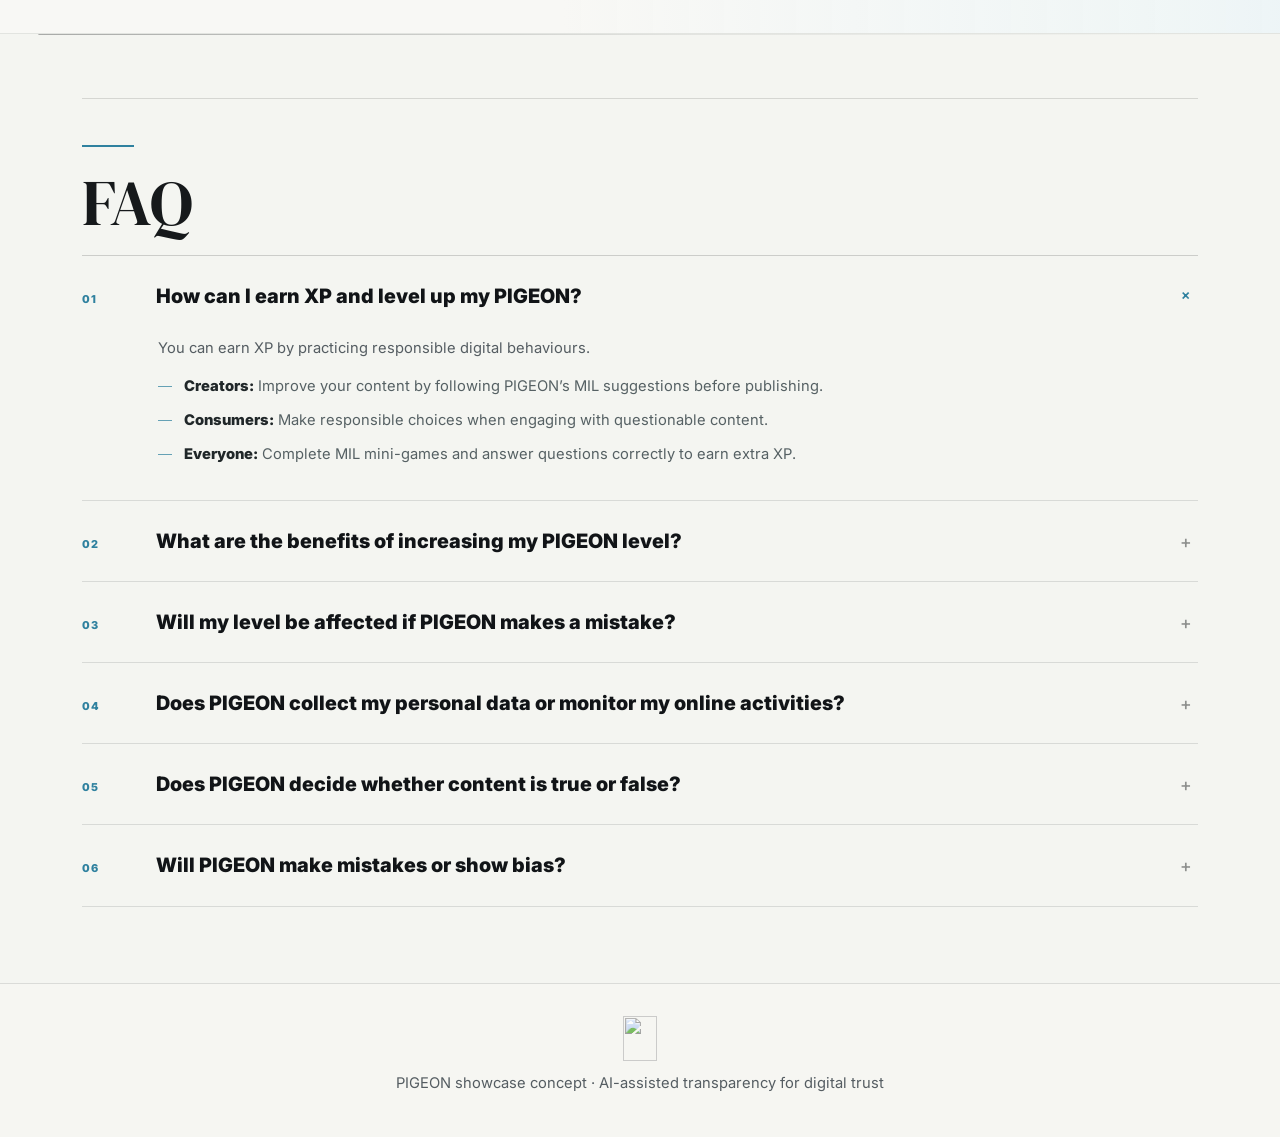
==== commit c222c08c: "Emphasize homepage FAQ title" ====
--- a/index.html
+++ b/index.html
@@ -95,10 +95,7 @@
       <section class="section home-faq-section" aria-labelledby="homeFaqTitle">
         <div class="impact-module faq-module home-faq-module">
           <div class="impact-module-heading">
-            <span>Questions</span>
-            <div>
-              <h3 id="homeFaqTitle">FAQ</h3>
-            </div>
+            <h3 id="homeFaqTitle">FAQ</h3>
           </div>
           <div class="faq-list">
             <details open>
--- a/styles.css
+++ b/styles.css
@@ -10657,6 +10657,28 @@
   background: #f4f5f1;
 }
 
+.home-faq-module .impact-module-heading {
+  display: grid;
+  gap: 10px;
+}
+
+.home-faq-module .impact-module-heading::before {
+  width: 52px;
+}
+
+.home-faq-module .impact-module-heading h3 {
+  font-family: "DM Serif Display", Georgia, serif;
+  font-size: clamp(2.75rem, 5vw, 4.8rem);
+  font-weight: 400;
+  line-height: 0.94;
+}
+
+@media (max-width: 760px) {
+  .home-faq-module .impact-module-heading h3 {
+    font-size: clamp(2.1rem, 10vw, 3.2rem);
+  }
+}
+
 .hero-film {
   display: grid;
   gap: 12px;
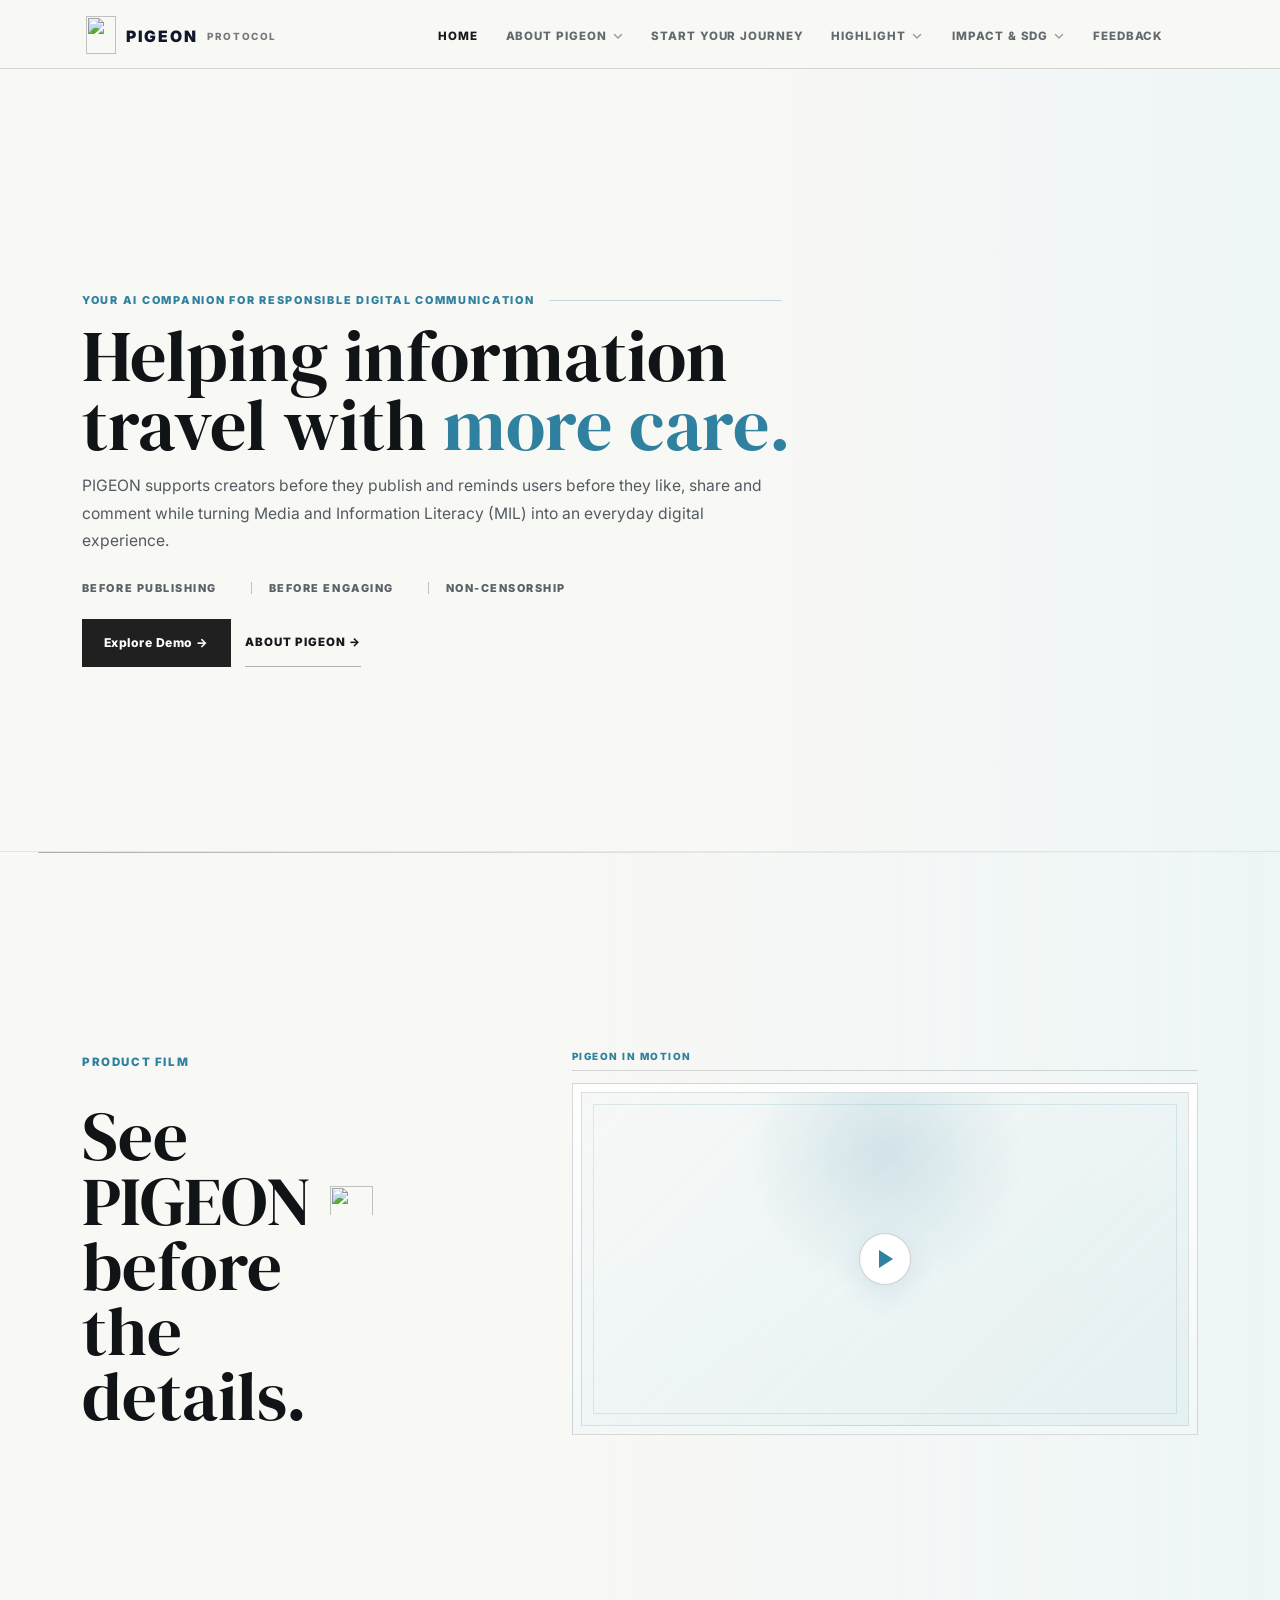
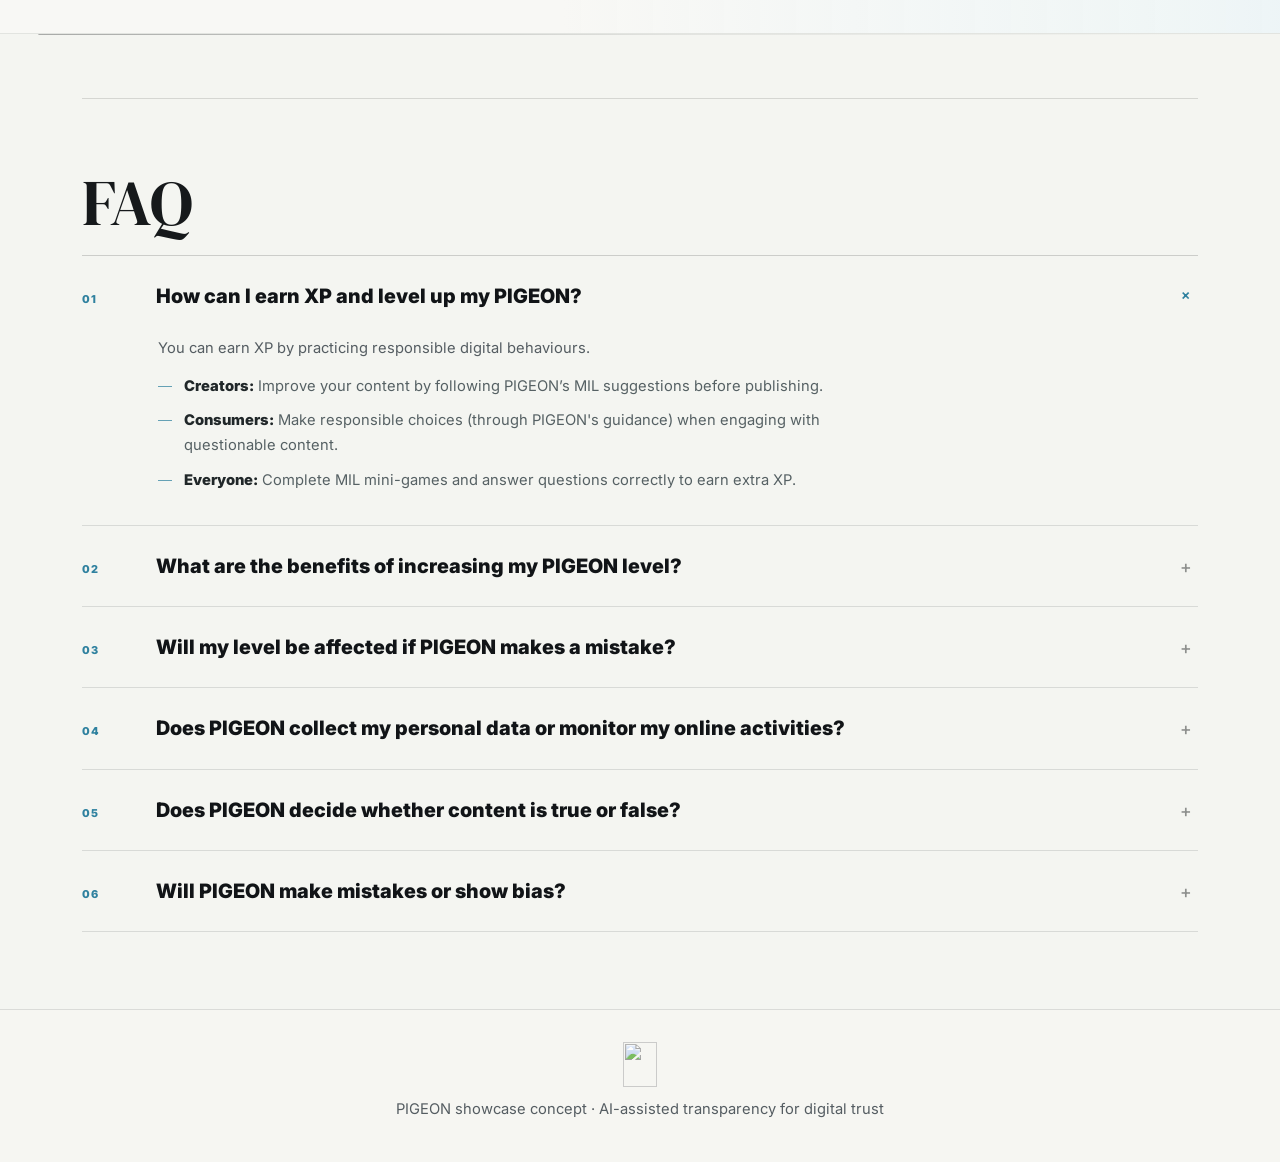
==== commit 81c32be3: "Tighten homepage FAQ copy" ====
--- a/index.html
+++ b/index.html
@@ -107,7 +107,7 @@
                 <p>You can earn XP by practicing responsible digital behaviours.</p>
                 <ul>
                   <li><b>Creators:</b> Improve your content by following PIGEON’s MIL suggestions before publishing.</li>
-                  <li><b>Consumers:</b> Make responsible choices when engaging with questionable content.</li>
+                  <li><b>Consumers:</b> Make responsible choices (through PIGEON's guidance) when engaging with questionable content.</li>
                   <li><b>Everyone:</b> Complete MIL mini-games and answer questions correctly to earn extra XP.</li>
                 </ul>
               </div>
@@ -119,7 +119,7 @@
               </summary>
               <div class="faq-answer">
                 <p>For creators, a higher PIGEON level reflects consistent responsible content creation. It can help strengthen digital credibility, personal brand value, and audience trust.</p>
-                <p>For consumers, a higher level reflects stronger Media and Information Literacy skills. It helps users build a healthier personal information environment with more authentic, valuable, and reliable content.</p>
+                <p>For consumers, a higher level reflects stronger Media and Information Literacy skills. It enables users to cultivate a more reliable and constructive digital information environment, grounded in authentic and valuable content.</p>
               </div>
             </details>
             <details>
@@ -149,7 +149,7 @@
                 <strong>Does PIGEON decide whether content is true or false?</strong>
               </summary>
               <div class="faq-answer">
-                <p>No. PIGEON supports critical thinking rather than replacing human judgement.</p>
+                <p>No. PIGEON supports critical thinking and encourages a smart pause rather than replacing human judgement.</p>
                 <p>Instead of giving simple “true” or “false” labels, PIGEON provides transparency indicators, evidence signals, and contextual explanations so users can make more informed decisions.</p>
               </div>
             </details>
@@ -160,7 +160,7 @@
               </summary>
               <div class="faq-answer">
                 <p>Like any AI-assisted system, PIGEON has limitations. Its results may be affected by training data, language coverage, available sources, and cultural context.</p>
-                <p>PIGEON should be continuously evaluated across different languages, regions, and communities to reduce potential bias and improve fairness.</p>
+                <p>PIGEON will undergo ongoing evaluation and refinement using diverse languages, regional contexts, and community perspectives.</p>
               </div>
             </details>
           </div>
--- a/styles.css
+++ b/styles.css
@@ -10663,7 +10663,7 @@
 }
 
 .home-faq-module .impact-module-heading::before {
-  width: 52px;
+  display: none;
 }
 
 .home-faq-module .impact-module-heading h3 {
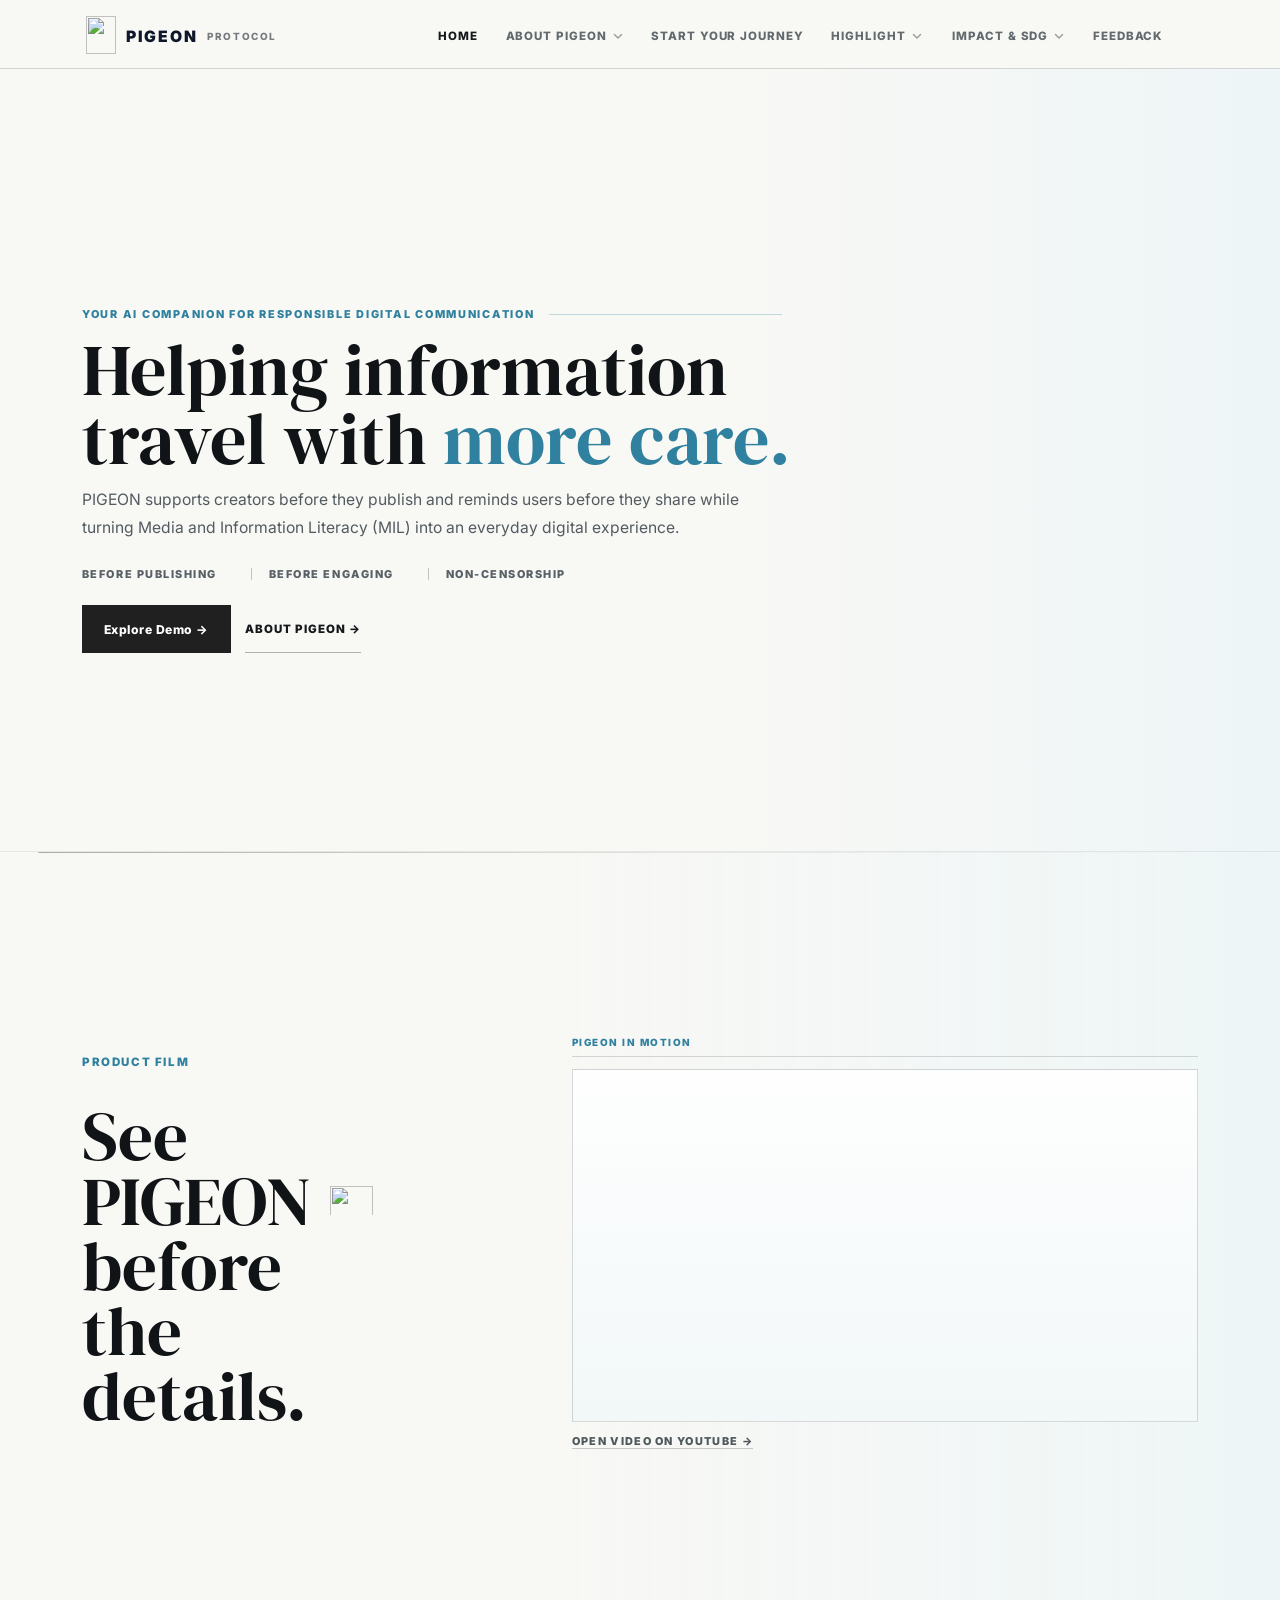
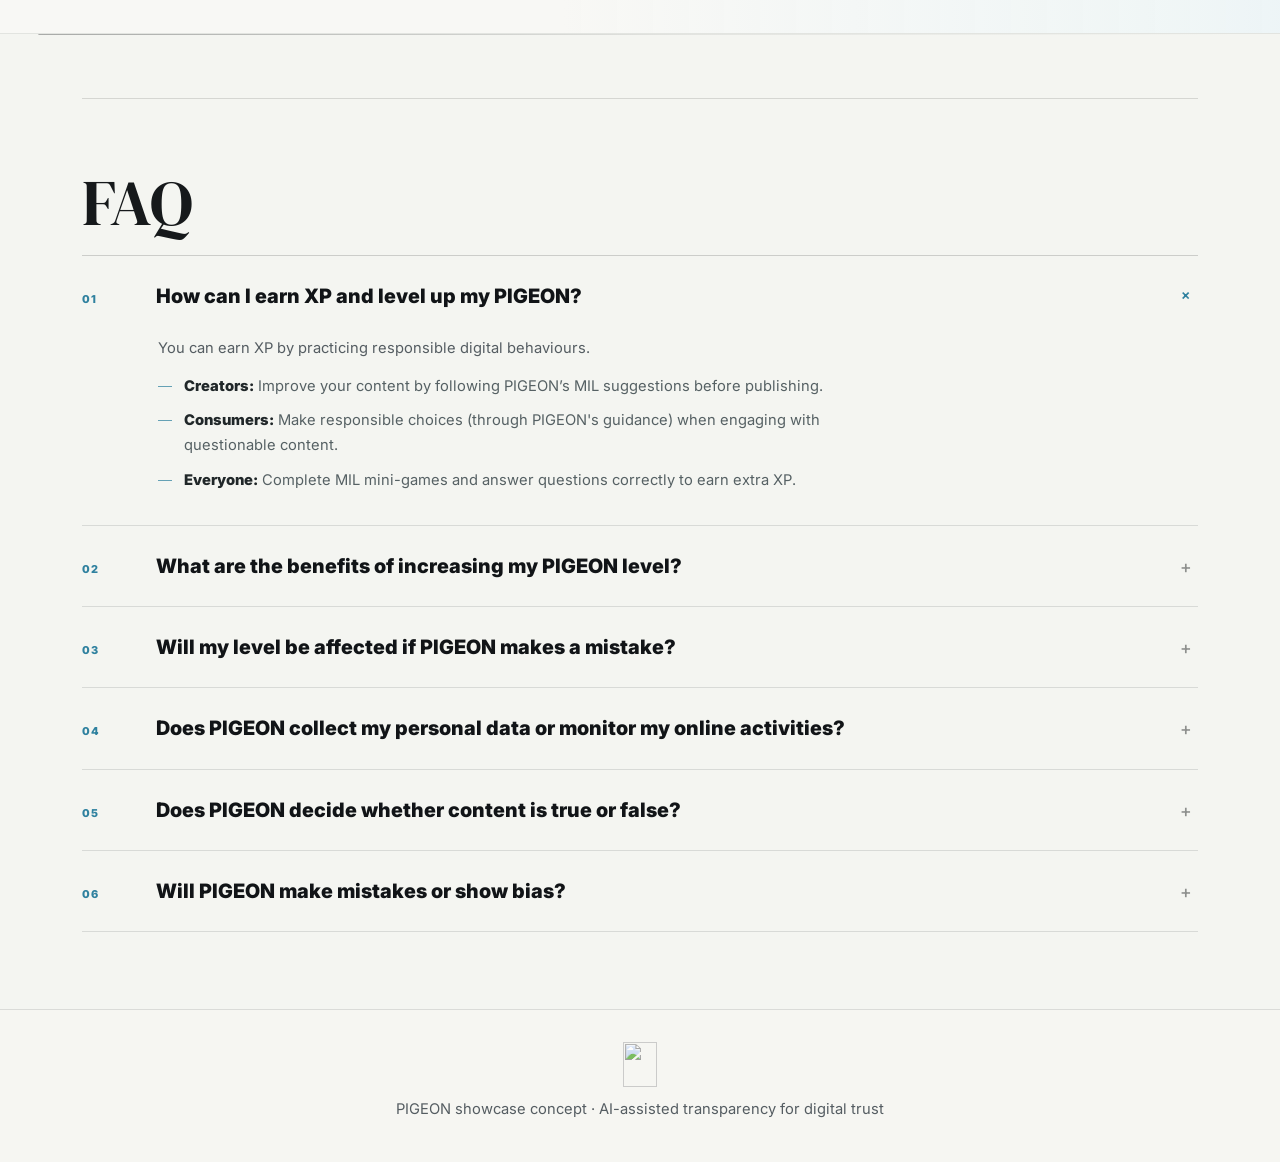
==== commit ee188d95: "Embed the homepage product film on YouTube so visitors can play it on the live site. Replace the sta" ====
--- a/index.html
+++ b/index.html
@@ -56,8 +56,8 @@
           <h1><span class="hero-title-line">Helping information</span><span class="hero-title-line">travel with <span>more care.</span></span></h1>
           <p class="hero-text">
             PIGEON supports creators before they publish and reminds users before
-            they like, share and comment while turning Media and Information
-            Literacy (MIL) into an everyday digital experience.
+            they share while turning Media and Information Literacy (MIL) into
+            an everyday digital experience.
           </p>
           <div class="hero-proof" aria-label="PIGEON concept pillars">
             <span>Before Publishing</span>
@@ -84,11 +84,16 @@
           <div class="hero-film-heading">
             <span>PIGEON in motion</span>
           </div>
-          <div class="hero-film-frame" data-video-placeholder>
-            <div class="hero-film-screen">
-              <span class="hero-film-play" aria-hidden="true"></span>
-            </div>
+          <div class="hero-film-frame">
+            <iframe
+              src="https://www.youtube-nocookie.com/embed/yqoyqvwmhqA?rel=0&modestbranding=1"
+              title="PIGEON product film"
+              allow="accelerometer; autoplay; clipboard-write; encrypted-media; gyroscope; picture-in-picture; web-share"
+              referrerpolicy="strict-origin-when-cross-origin"
+              allowfullscreen
+            ></iframe>
           </div>
+          <a class="hero-film-fallback" href="https://youtu.be/yqoyqvwmhqA?si=baBDykxdHAzMHpm8" target="_blank" rel="noopener">Open video on YouTube →</a>
         </aside>
       </section>
 
--- a/styles.css
+++ b/styles.css
@@ -10738,6 +10738,23 @@
   border: 0;
 }
 
+.hero-film-fallback {
+  justify-self: start;
+  color: #4f595c;
+  font-size: 0.68rem;
+  font-weight: 850;
+  letter-spacing: 0.12em;
+  text-transform: uppercase;
+  border-bottom: 1px solid rgba(22, 25, 27, 0.22);
+  transition: color 160ms ease, border-color 160ms ease;
+}
+
+.hero-film-fallback:hover,
+.hero-film-fallback:focus-visible {
+  color: #2f819f;
+  border-bottom-color: #2f819f;
+}
+
 .hero-film-screen {
   position: relative;
   min-height: 100%;
